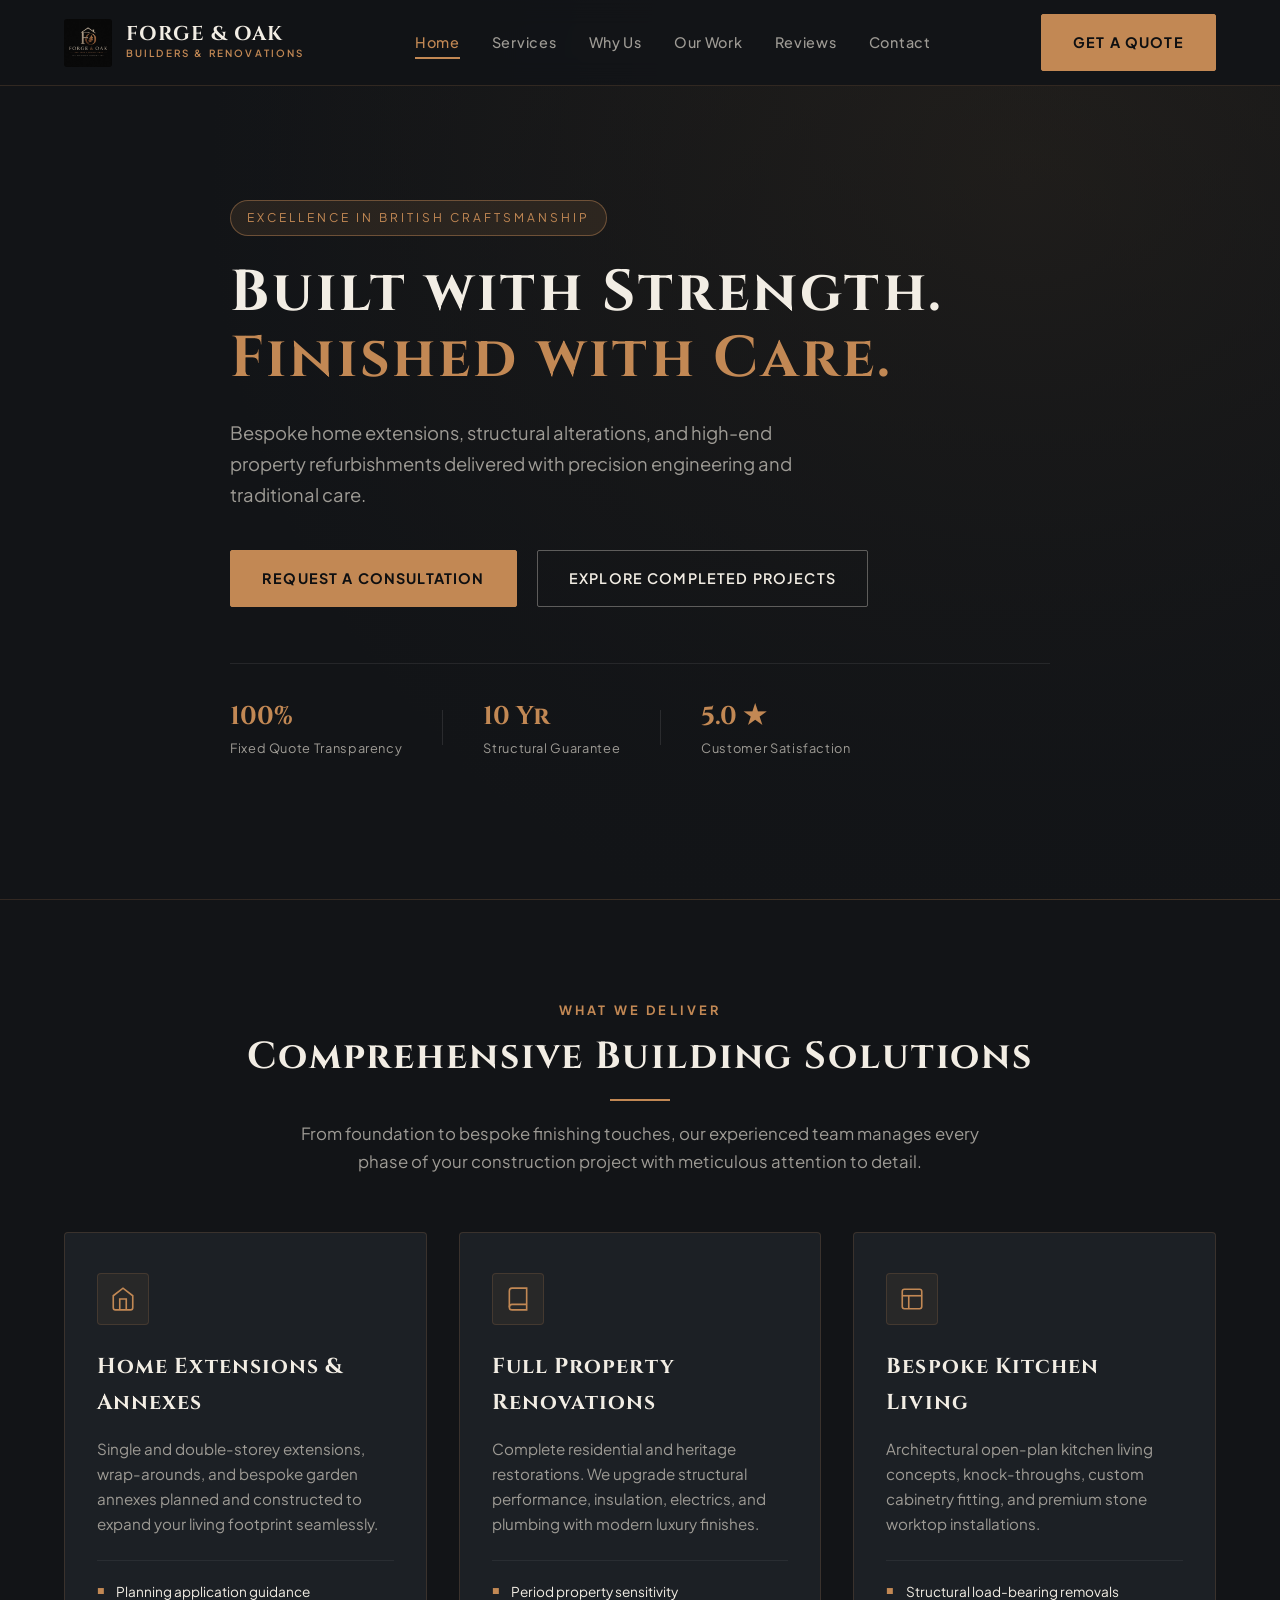
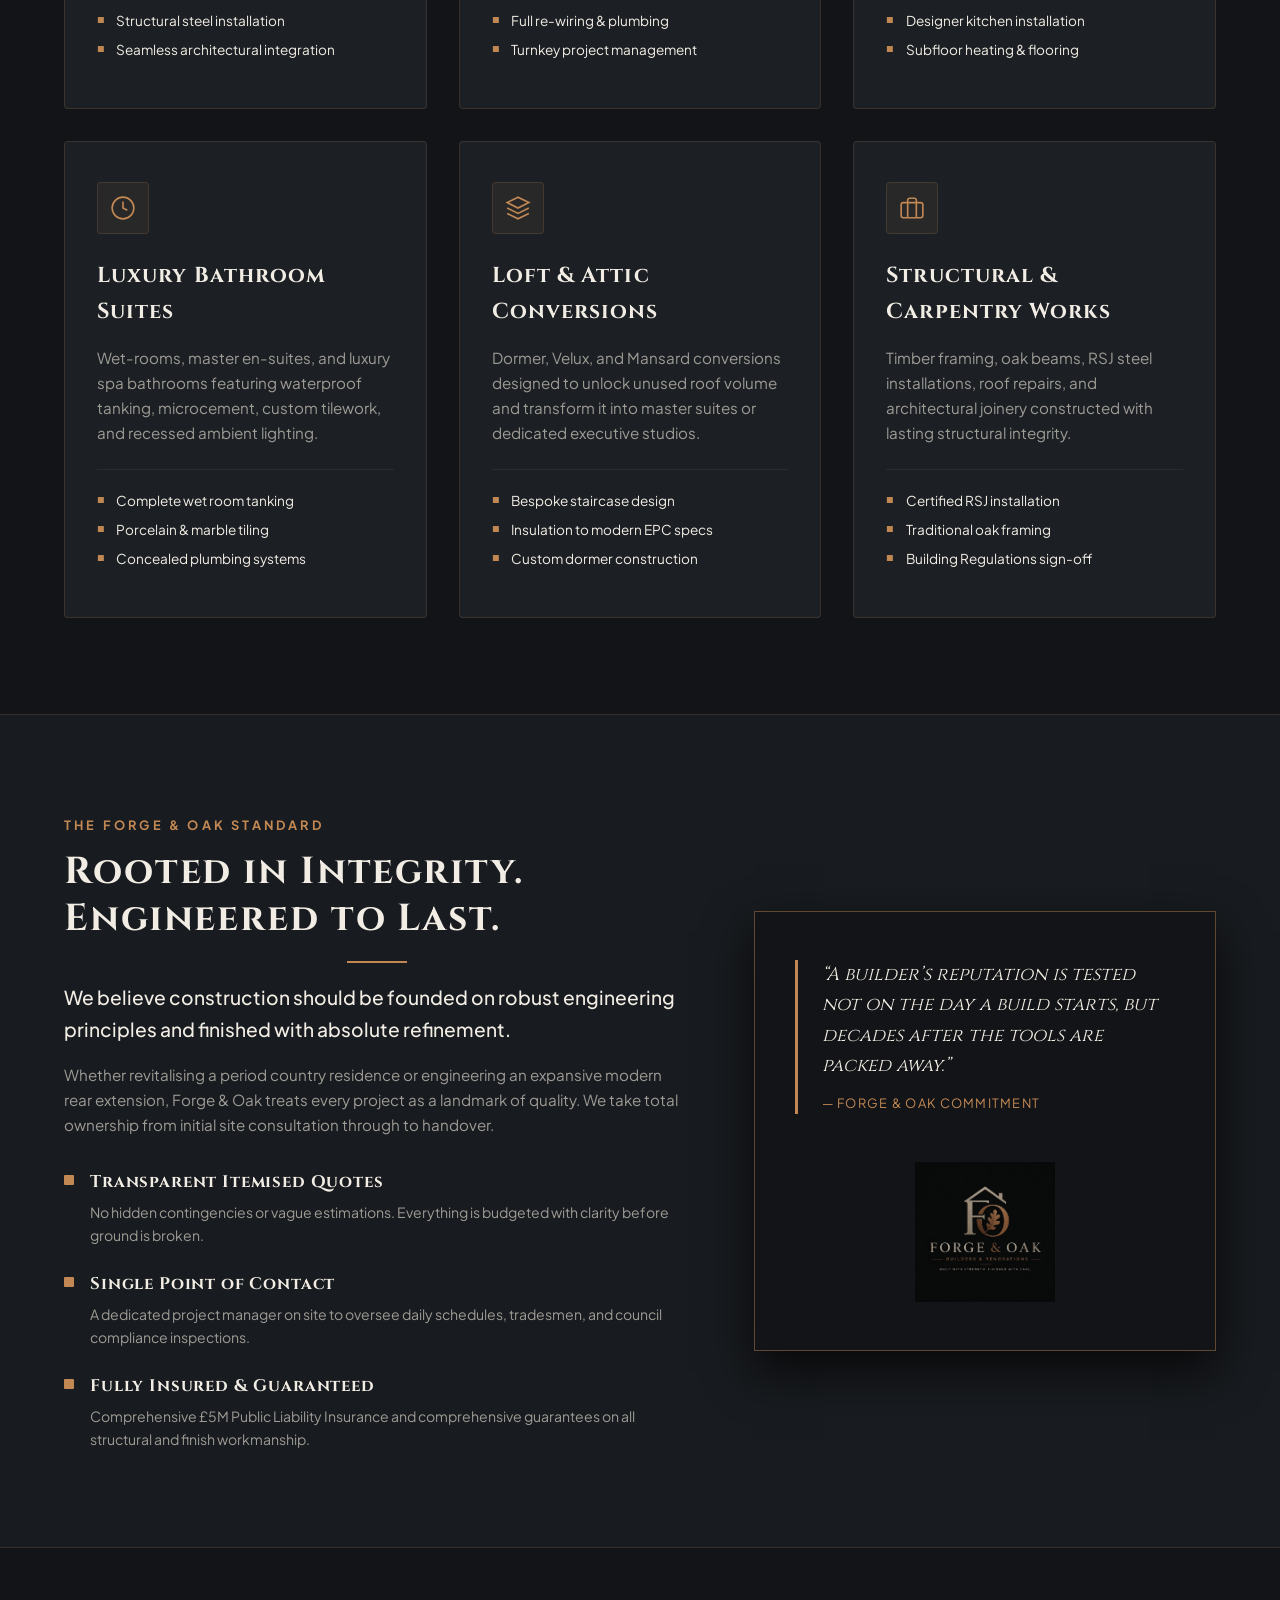
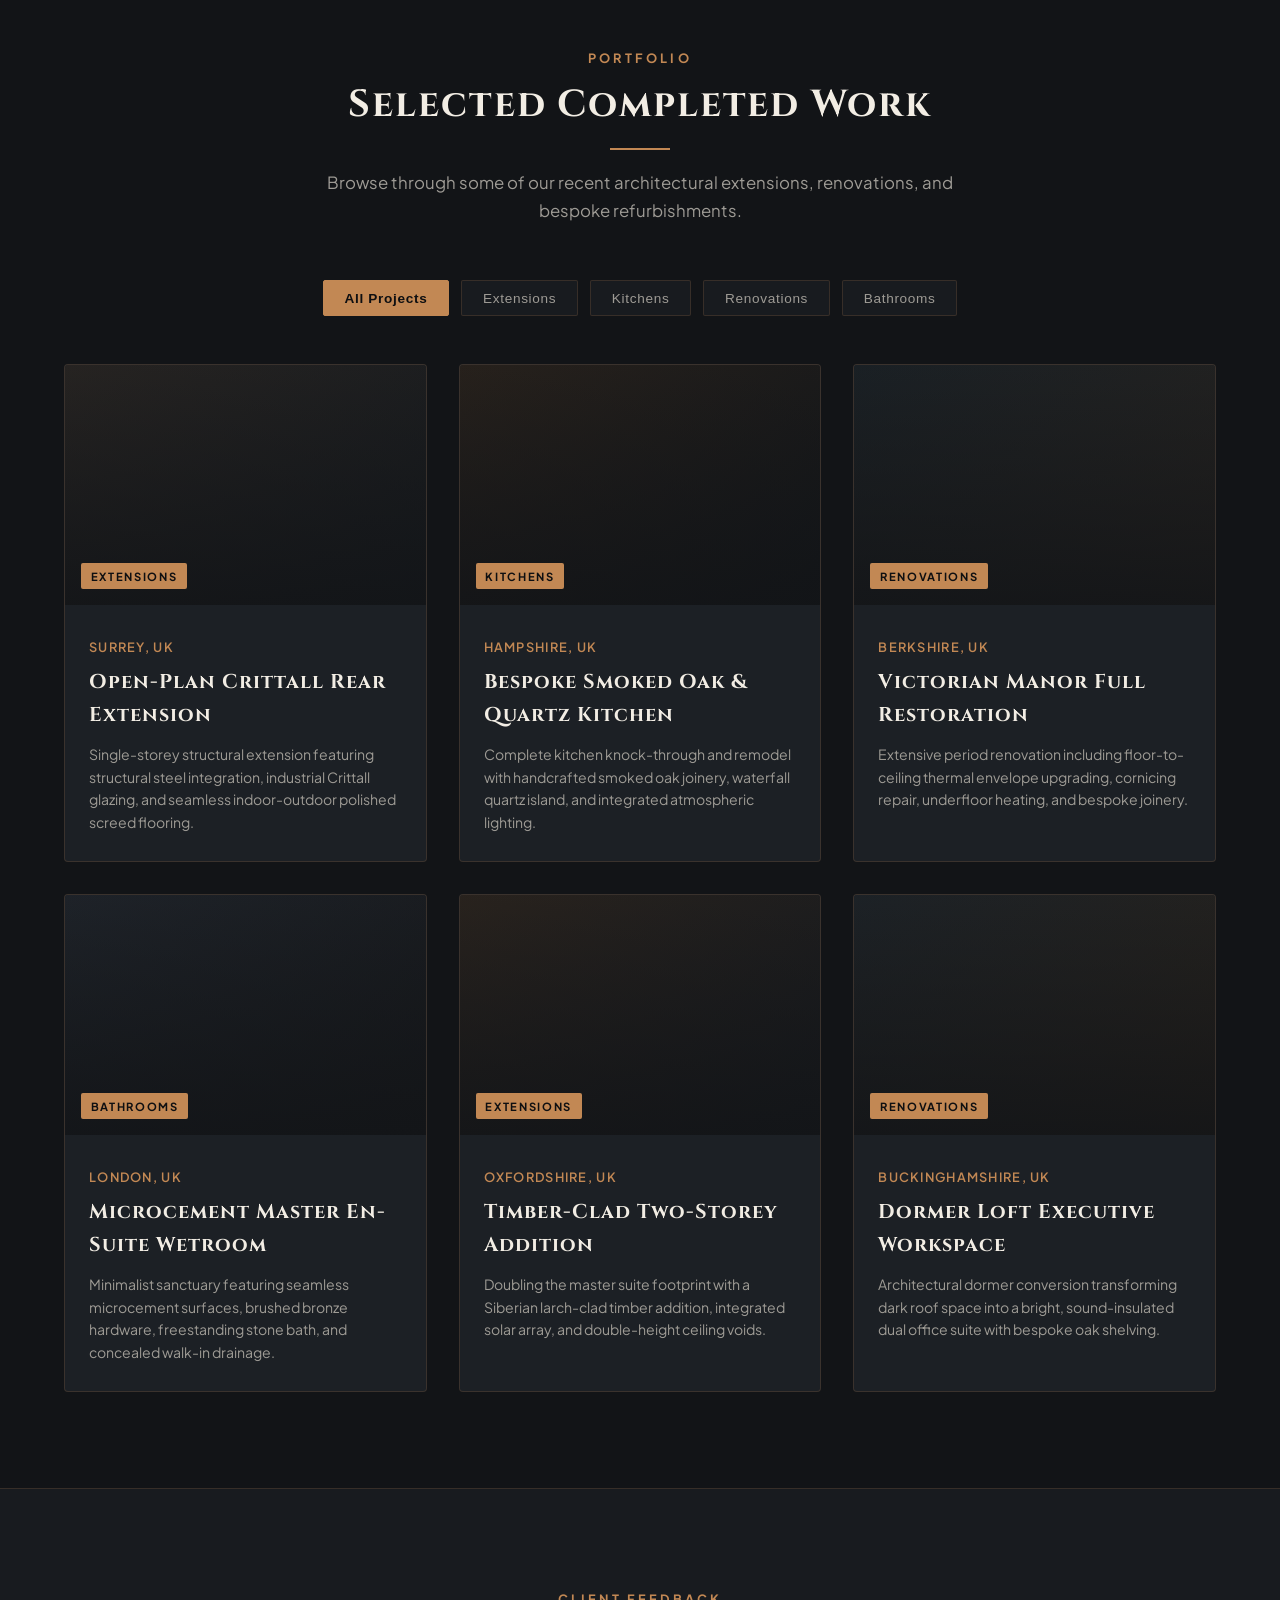
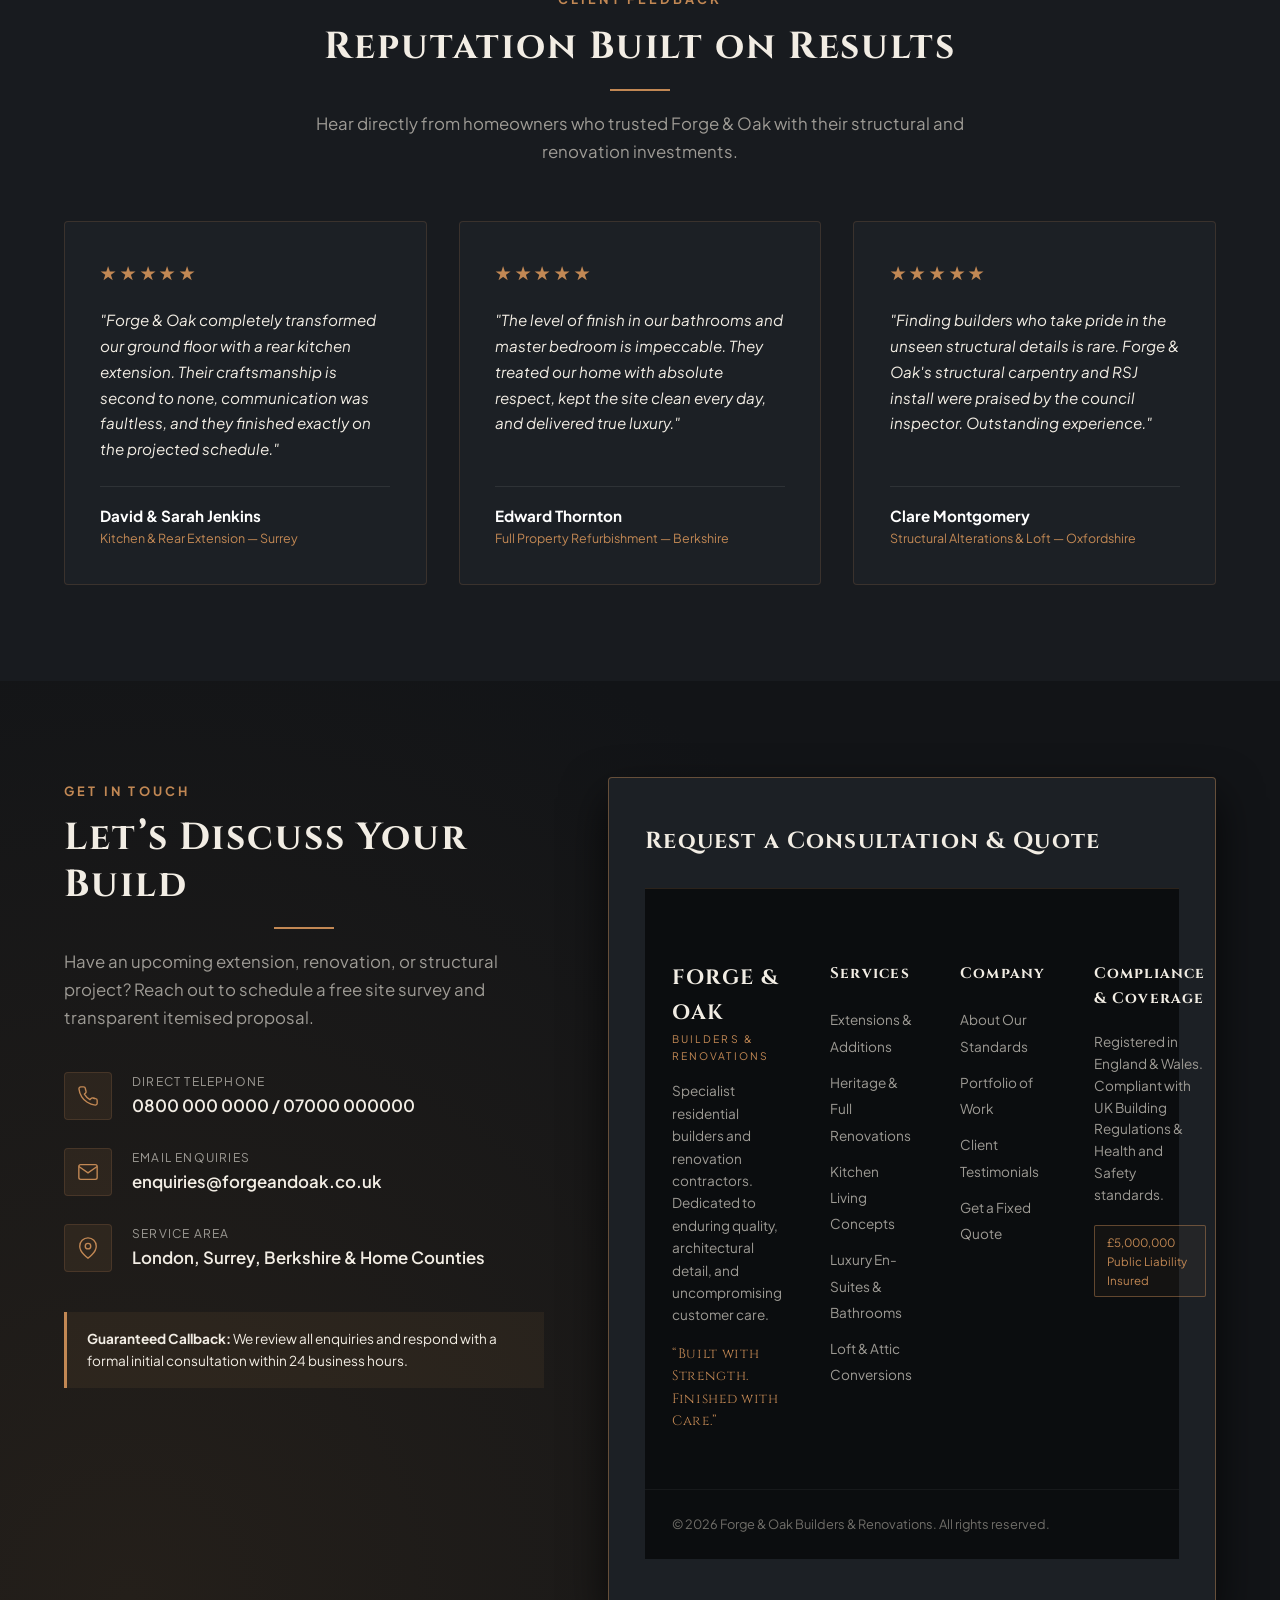
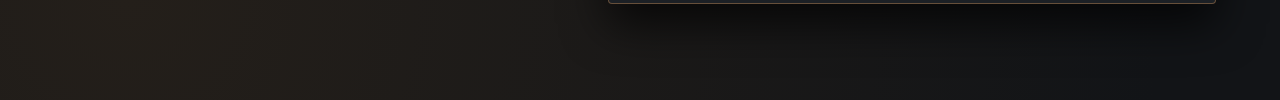
==== index.html @ a081dbc9 "Stripped out form" ====
<!DOCTYPE html>
<html lang="en-GB">
<head>
  <meta charset="UTF-8">
  <meta name="viewport" content="width=device-width, initial-scale=1.0">
  
  <!-- SEO & Local Business Meta Tags -->
  <title>Forge & Oak | Bespoke Builders & Renovations UK</title>
  <meta name="description" content="Forge & Oak provides premium residential building, extensions, bespoke renovations, and architectural refurbishments across the UK. Built with strength. Finished with care.">
  <meta name="keywords" content="builders, home extensions, kitchen renovations, bathroom refurbishments, UK construction, luxury renovations">
  <meta name="author" content="Forge & Oak">
  
  <!-- Open Graph / Social Meta -->
  <meta property="og:title" content="Forge & Oak | Premium Builders & Renovations">
  <meta property="og:description" content="Built with strength. Finished with care. High-end building and renovation services.">
  <meta property="og:type" content="website">
  <meta property="og:image" content="./images/logo.png">

  <!-- Google Fonts -->
  <link rel="preconnect" href="https://fonts.googleapis.com">
  <link rel="preconnect" href="https://fonts.gstatic.com" crossorigin>
  <link href="https://fonts.googleapis.com/css2?family=Cinzel:wght@500;600;700;800&family=Plus+Jakarta+Sans:wght@300;400;500;600;700&display=swap" rel="stylesheet">
  
  <!-- Stylesheet -->
  <link rel="stylesheet" href="./css/styles.css">

  <!-- Structured Data: UK Construction Business Schema -->
  <script type="application/ld+json">
  {
    "@context": "https://schema.org",
    "@type": "HomeAndConstructionBusiness",
    "name": "Forge & Oak Builders & Renovations",
    "image": "./images/logo.png",
    "telephone": "+44 0000 000000",
    "email": "enquiries@YOUR_DOMAIN_HERE.co.uk",
    "address": {
      "@type": "PostalAddress",
      "addressLocality": "YOUR_CITY_OR_TOWN",
      "addressRegion": "YOUR_COUNTY",
      "addressCountry": "GB"
    },
    "priceRange": "£££",
    "openingHours": "Mo-Fr 08:00-18:00"
  }
  </script>
</head>
<body>

  <!-- Navigation Bar -->
  <header class="site-header" id="navbar">
    <div class="container header-container">
      <a href="#home" class="brand-logo">
        <img src="./images/logo.png" alt="Forge & Oak Builders Logo" class="nav-logo-img" onerror="this.style.display='none'">
        <div class="brand-text-fallback">
          <span class="brand-title">FORGE & OAK</span>
          <span class="brand-sub">BUILDERS & RENOVATIONS</span>
        </div>
      </a>

      <nav class="nav-menu" id="navMenu">
        <ul class="nav-links">
          <li><a href="#home" class="nav-link active">Home</a></li>
          <li><a href="#services" class="nav-link">Services</a></li>
          <li><a href="#about" class="nav-link">Why Us</a></li>
          <li><a href="#projects" class="nav-link">Our Work</a></li>
          <li><a href="#testimonials" class="nav-link">Reviews</a></li>
          <li><a href="#contact" class="nav-link">Contact</a></li>
        </ul>
        <div class="mobile-cta-wrapper">
          <a href="#contact" class="btn btn-primary nav-cta">Get a Quote</a>
        </div>
      </nav>

      <div class="header-actions">
        <a href="#contact" class="btn btn-primary nav-cta desktop-only">Get a Quote</a>
        <button class="hamburger-btn" id="hamburgerBtn" aria-label="Toggle navigation menu">
          <span class="bar"></span>
          <span class="bar"></span>
          <span class="bar"></span>
        </button>
      </div>
    </div>
  </header>

  <main>
    <!-- Hero Section -->
    <section class="hero-section" id="home">
      <div class="hero-overlay"></div>
      <div class="container hero-content">
        <div class="hero-badge">Excellence in British Craftsmanship</div>
        <h1 class="hero-title">Built with Strength.<br><span class="text-accent">Finished with Care.</span></h1>
        <p class="hero-subtitle">
          Bespoke home extensions, structural alterations, and high-end property refurbishments delivered with precision engineering and traditional care.
        </p>
        <div class="hero-buttons">
          <a href="#contact" class="btn btn-primary">Request a Consultation</a>
          <a href="#projects" class="btn btn-secondary">Explore Completed Projects</a>
        </div>
        <div class="hero-stats">
          <div class="stat-item">
            <span class="stat-num">100%</span>
            <span class="stat-label">Fixed Quote Transparency</span>
          </div>
          <div class="stat-divider"></div>
          <div class="stat-item">
            <span class="stat-num">10 Yr</span>
            <span class="stat-label">Structural Guarantee</span>
          </div>
          <div class="stat-divider"></div>
          <div class="stat-item">
            <span class="stat-num">5.0 ★</span>
            <span class="stat-label">Customer Satisfaction</span>
          </div>
        </div>
      </div>
    </section>

    <!-- Services Section -->
    <section class="section services-section" id="services">
      <div class="container">
        <div class="section-head text-center">
          <span class="section-eyebrow">What We Deliver</span>
          <h2 class="section-title">Comprehensive Building Solutions</h2>
          <div class="accent-line"></div>
          <p class="section-description">From foundation to bespoke finishing touches, our experienced team manages every phase of your construction project with meticulous attention to detail.</p>
        </div>

        <div class="services-grid" id="servicesGrid">
          <!-- Service Card 1 -->
          <div class="service-card">
            <div class="service-icon-box">
              <svg viewBox="0 0 24 24" fill="none" stroke="currentColor" stroke-width="1.5"><path d="M3 9l9-7 9 7v11a2 2 0 0 1-2 2H5a2 2 0 0 1-2-2z"></path><polyline points="9 22 9 12 15 12 15 22"></polyline></svg>
            </div>
            <h3 class="service-title">Home Extensions & Annexes</h3>
            <p class="service-text">Single and double-storey extensions, wrap-arounds, and bespoke garden annexes planned and constructed to expand your living footprint seamlessly.</p>
            <ul class="service-features">
              <li>Planning application guidance</li>
              <li>Structural steel installation</li>
              <li>Seamless architectural integration</li>
            </ul>
          </div>

          <!-- Service Card 2 -->
          <div class="service-card">
            <div class="service-icon-box">
              <svg viewBox="0 0 24 24" fill="none" stroke="currentColor" stroke-width="1.5"><path d="M4 19.5A2.5 2.5 0 0 1 6.5 17H20"></path><path d="M6.5 2H20v20H6.5A2.5 2.5 0 0 1 4 19.5v-15A2.5 2.5 0 0 1 6.5 2z"></path></svg>
            </div>
            <h3 class="service-title">Full Property Renovations</h3>
            <p class="service-text">Complete residential and heritage restorations. We upgrade structural performance, insulation, electrics, and plumbing with modern luxury finishes.</p>
            <ul class="service-features">
              <li>Period property sensitivity</li>
              <li>Full re-wiring & plumbing</li>
              <li>Turnkey project management</li>
            </ul>
          </div>

          <!-- Service Card 3 -->
          <div class="service-card">
            <div class="service-icon-box">
              <svg viewBox="0 0 24 24" fill="none" stroke="currentColor" stroke-width="1.5"><rect x="3" y="3" width="18" height="18" rx="2" ry="2"></rect><line x1="3" y1="9" x2="21" y2="9"></line><line x1="9" y1="21" x2="9" y2="9"></line></svg>
            </div>
            <h3 class="service-title">Bespoke Kitchen Living</h3>
            <p class="service-text">Architectural open-plan kitchen living concepts, knock-throughs, custom cabinetry fitting, and premium stone worktop installations.</p>
            <ul class="service-features">
              <li>Structural load-bearing removals</li>
              <li>Designer kitchen installation</li>
              <li>Subfloor heating & flooring</li>
            </ul>
          </div>

          <!-- Service Card 4 -->
          <div class="service-card">
            <div class="service-icon-box">
              <svg viewBox="0 0 24 24" fill="none" stroke="currentColor" stroke-width="1.5"><circle cx="12" cy="12" r="10"></circle><polyline points="12 6 12 12 16 14"></polyline></svg>
            </div>
            <h3 class="service-title">Luxury Bathroom Suites</h3>
            <p class="service-text">Wet-rooms, master en-suites, and luxury spa bathrooms featuring waterproof tanking, microcement, custom tilework, and recessed ambient lighting.</p>
            <ul class="service-features">
              <li>Complete wet room tanking</li>
              <li>Porcelain & marble tiling</li>
              <li>Concealed plumbing systems</li>
            </ul>
          </div>

          <!-- Service Card 5 -->
          <div class="service-card">
            <div class="service-icon-box">
              <svg viewBox="0 0 24 24" fill="none" stroke="currentColor" stroke-width="1.5"><polygon points="12 2 2 7 12 12 22 7 12 2"></polygon><polyline points="2 17 12 22 22 17"></polyline><polyline points="2 12 12 17 22 12"></polyline></svg>
            </div>
            <h3 class="service-title">Loft & Attic Conversions</h3>
            <p class="service-text">Dormer, Velux, and Mansard conversions designed to unlock unused roof volume and transform it into master suites or dedicated executive studios.</p>
            <ul class="service-features">
              <li>Bespoke staircase design</li>
              <li>Insulation to modern EPC specs</li>
              <li>Custom dormer construction</li>
            </ul>
          </div>

          <!-- Service Card 6 -->
          <div class="service-card">
            <div class="service-icon-box">
              <svg viewBox="0 0 24 24" fill="none" stroke="currentColor" stroke-width="1.5"><rect x="2" y="7" width="20" height="14" rx="2" ry="2"></rect><path d="M16 21V5a2 2 0 0 0-2-2h-4a2 2 0 0 0-2 2v16"></path></svg>
            </div>
            <h3 class="service-title">Structural & Carpentry Works</h3>
            <p class="service-text">Timber framing, oak beams, RSJ steel installations, roof repairs, and architectural joinery constructed with lasting structural integrity.</p>
            <ul class="service-features">
              <li>Certified RSJ installation</li>
              <li>Traditional oak framing</li>
              <li>Building Regulations sign-off</li>
            </ul>
          </div>
        </div>
      </div>
    </section>

    <!-- Why Choose Us -->
    <section class="section about-section" id="about">
      <div class="container">
        <div class="about-grid">
          <div class="about-content">
            <span class="section-eyebrow">The Forge & Oak Standard</span>
            <h2 class="section-title">Rooted in Integrity. Engineered to Last.</h2>
            <div class="accent-line"></div>
            <p class="about-lead">We believe construction should be founded on robust engineering principles and finished with absolute refinement.</p>
            <p class="about-body">Whether revitalising a period country residence or engineering an expansive modern rear extension, Forge & Oak treats every project as a landmark of quality. We take total ownership from initial site consultation through to handover.</p>
            
            <div class="features-list">
              <div class="feature-item">
                <div class="feature-bullet"></div>
                <div>
                  <h4 class="feature-title">Transparent Itemised Quotes</h4>
                  <p class="feature-desc">No hidden contingencies or vague estimations. Everything is budgeted with clarity before ground is broken.</p>
                </div>
              </div>
              <div class="feature-item">
                <div class="feature-bullet"></div>
                <div>
                  <h4 class="feature-title">Single Point of Contact</h4>
                  <p class="feature-desc">A dedicated project manager on site to oversee daily schedules, tradesmen, and council compliance inspections.</p>
                </div>
              </div>
              <div class="feature-item">
                <div class="feature-bullet"></div>
                <div>
                  <h4 class="feature-title">Fully Insured & Guaranteed</h4>
                  <p class="feature-desc">Comprehensive £5M Public Liability Insurance and comprehensive guarantees on all structural and finish workmanship.</p>
                </div>
              </div>
            </div>
          </div>

          <div class="about-visual">
            <div class="about-card-box">
              <div class="craft-quote">
                <p class="quote-text">“A builder’s reputation is tested not on the day a build starts, but decades after the tools are packed away.”</p>
                <div class="quote-author">— Forge & Oak Commitment</div>
              </div>
              <div class="brand-crest-frame">
                <img src="./images/logo.png" alt="Forge and Oak Crest" class="about-crest-img" onerror="this.style.display='none'">
              </div>
            </div>
          </div>
        </div>
      </div>
    </section>

    <!-- Featured Projects / Portfolio Section -->
    <section class="section projects-section" id="projects">
      <div class="container">
        <div class="section-head text-center">
          <span class="section-eyebrow">Portfolio</span>
          <h2 class="section-title">Selected Completed Work</h2>
          <div class="accent-line"></div>
          <p class="section-description">Browse through some of our recent architectural extensions, renovations, and bespoke refurbishments.</p>
        </div>

        <!-- Filter Buttons -->
        <div class="filter-controls" id="projectFilters">
          <button class="filter-btn active" data-filter="all">All Projects</button>
          <button class="filter-btn" data-filter="extensions">Extensions</button>
          <button class="filter-btn" data-filter="kitchens">Kitchens</button>
          <button class="filter-btn" data-filter="renovations">Renovations</button>
          <button class="filter-btn" data-filter="bathrooms">Bathrooms</button>
        </div>

        <!-- Dynamic Projects Grid (Managed via Data Attributes) -->
        <div class="projects-grid" id="projectsGrid">
          
          <!-- Project Card 1 -->
          <article class="project-card" data-category="extensions">
            <div class="project-img-wrapper">
              <div class="project-placeholder-visual ext-bg">
                <span class="project-tag">Extensions</span>
              </div>
            </div>
            <div class="project-info">
              <span class="project-location">Surrey, UK</span>
              <h3 class="project-title">Open-Plan Crittall Rear Extension</h3>
              <p class="project-desc">Single-storey structural extension featuring structural steel integration, industrial Crittall glazing, and seamless indoor-outdoor polished screed flooring.</p>
            </div>
          </article>

          <!-- Project Card 2 -->
          <article class="project-card" data-category="kitchens">
            <div class="project-img-wrapper">
              <div class="project-placeholder-visual kitchen-bg">
                <span class="project-tag">Kitchens</span>
              </div>
            </div>
            <div class="project-info">
              <span class="project-location">Hampshire, UK</span>
              <h3 class="project-title">Bespoke Smoked Oak & Quartz Kitchen</h3>
              <p class="project-desc">Complete kitchen knock-through and remodel with handcrafted smoked oak joinery, waterfall quartz island, and integrated atmospheric lighting.</p>
            </div>
          </article>

          <!-- Project Card 3 -->
          <article class="project-card" data-category="renovations">
            <div class="project-img-wrapper">
              <div class="project-placeholder-visual reno-bg">
                <span class="project-tag">Renovations</span>
              </div>
            </div>
            <div class="project-info">
              <span class="project-location">Berkshire, UK</span>
              <h3 class="project-title">Victorian Manor Full Restoration</h3>
              <p class="project-desc">Extensive period renovation including floor-to-ceiling thermal envelope upgrading, cornicing repair, underfloor heating, and bespoke joinery.</p>
            </div>
          </article>

          <!-- Project Card 4 -->
          <article class="project-card" data-category="bathrooms">
            <div class="project-img-wrapper">
              <div class="project-placeholder-visual bath-bg">
                <span class="project-tag">Bathrooms</span>
              </div>
            </div>
            <div class="project-info">
              <span class="project-location">London, UK</span>
              <h3 class="project-title">Microcement Master En-Suite Wetroom</h3>
              <p class="project-desc">Minimalist sanctuary featuring seamless microcement surfaces, brushed bronze hardware, freestanding stone bath, and concealed walk-in drainage.</p>
            </div>
          </article>

          <!-- Project Card 5 -->
          <article class="project-card" data-category="extensions">
            <div class="project-img-wrapper">
              <div class="project-placeholder-visual ext-bg-2">
                <span class="project-tag">Extensions</span>
              </div>
            </div>
            <div class="project-info">
              <span class="project-location">Oxfordshire, UK</span>
              <h3 class="project-title">Timber-Clad Two-Storey Addition</h3>
              <p class="project-desc">Doubling the master suite footprint with a Siberian larch-clad timber addition, integrated solar array, and double-height ceiling voids.</p>
            </div>
          </article>

          <!-- Project Card 6 -->
          <article class="project-card" data-category="renovations">
            <div class="project-img-wrapper">
              <div class="project-placeholder-visual loft-bg">
                <span class="project-tag">Renovations</span>
              </div>
            </div>
            <div class="project-info">
              <span class="project-location">Buckinghamshire, UK</span>
              <h3 class="project-title">Dormer Loft Executive Workspace</h3>
              <p class="project-desc">Architectural dormer conversion transforming dark roof space into a bright, sound-insulated dual office suite with bespoke oak shelving.</p>
            </div>
          </article>

        </div>
      </div>
    </section>

    <!-- Testimonials / Client Reviews -->
    <section class="section testimonials-section" id="testimonials">
      <div class="container">
        <div class="section-head text-center">
          <span class="section-eyebrow">Client Feedback</span>
          <h2 class="section-title">Reputation Built on Results</h2>
          <div class="accent-line"></div>
          <p class="section-description">Hear directly from homeowners who trusted Forge & Oak with their structural and renovation investments.</p>
        </div>

        <div class="testimonials-grid">
          <!-- Review 1 -->
          <div class="testimonial-card">
            <div class="rating-stars">★★★★★</div>
            <p class="testimonial-text">"Forge & Oak completely transformed our ground floor with a rear kitchen extension. Their craftsmanship is second to none, communication was faultless, and they finished exactly on the projected schedule."</p>
            <div class="testimonial-author">
              <div class="author-details">
                <span class="author-name">David & Sarah Jenkins</span>
                <span class="author-project">Kitchen & Rear Extension — Surrey</span>
              </div>
            </div>
          </div>

          <!-- Review 2 -->
          <div class="testimonial-card">
            <div class="rating-stars">★★★★★</div>
            <p class="testimonial-text">"The level of finish in our bathrooms and master bedroom is impeccable. They treated our home with absolute respect, kept the site clean every day, and delivered true luxury."</p>
            <div class="testimonial-author">
              <div class="author-details">
                <span class="author-name">Edward Thornton</span>
                <span class="author-project">Full Property Refurbishment — Berkshire</span>
              </div>
            </div>
          </div>

          <!-- Review 3 -->
          <div class="testimonial-card">
            <div class="rating-stars">★★★★★</div>
            <p class="testimonial-text">"Finding builders who take pride in the unseen structural details is rare. Forge & Oak's structural carpentry and RSJ install were praised by the council inspector. Outstanding experience."</p>
            <div class="testimonial-author">
              <div class="author-details">
                <span class="author-name">Clare Montgomery</span>
                <span class="author-project">Structural Alterations & Loft — Oxfordshire</span>
              </div>
            </div>
          </div>
        </div>
      </div>
    </section>

    <!-- Contact & Quote Request Section -->
    <section class="section contact-section" id="contact">
      <div class="container">
        <div class="contact-grid">
          
          <!-- Contact Info Column -->
          <div class="contact-info-panel">
            <span class="section-eyebrow">Get In Touch</span>
            <h2 class="section-title">Let’s Discuss Your Build</h2>
            <div class="accent-line"></div>
            <p class="contact-lead">Have an upcoming extension, renovation, or structural project? Reach out to schedule a free site survey and transparent itemised proposal.</p>
            
            <div class="info-blocks">
              <div class="info-item">
                <div class="info-icon">
                  <svg viewBox="0 0 24 24" fill="none" stroke="currentColor" stroke-width="1.5"><path d="M22 16.92v3a2 2 0 0 1-2.18 2 19.79 19.79 0 0 1-8.63-3.07 19.5 19.5 0 0 1-6-6 19.79 19.79 0 0 1-3.07-8.67A2 2 0 0 1 4.11 2h3a2 2 0 0 1 2 1.72 12.84 12.84 0 0 0 .7 2.81 2 2 0 0 1-.45 2.11L8.09 9.91a16 16 0 0 0 6 6l1.27-1.27a2 2 0 0 1 2.11-.45 12.84 12.84 0 0 0 2.81.7A2 2 0 0 1 22 16.92z"></path></svg>
                </div>
                <div>
                  <span class="info-label">Direct Telephone</span>
                  <!-- EDITABLE: Insert Your Phone -->
                  <a href="tel:YOUR_PHONE_NUMBER" class="info-val">0800 000 0000 / 07000 000000</a>
                </div>
              </div>

              <div class="info-item">
                <div class="info-icon">
                  <svg viewBox="0 0 24 24" fill="none" stroke="currentColor" stroke-width="1.5"><path d="M4 4h16c1.1 0 2 .9 2 2v12c0 1.1-.9 2-2 2H4c-1.1 0-2-.9-2-2V6c0-1.1.9-2 2-2z"></path><polyline points="22,6 12,13 2,6"></polyline></svg>
                </div>
                <div>
                  <span class="info-label">Email Enquiries</span>
                  <!-- EDITABLE: Insert Your Email -->
                  <a href="mailto:YOUR_EMAIL_ADDRESS@example.co.uk" class="info-val">enquiries@forgeandoak.co.uk</a>
                </div>
              </div>

              <div class="info-item">
                <div class="info-icon">
                  <svg viewBox="0 0 24 24" fill="none" stroke="currentColor" stroke-width="1.5"><path d="M21 10c0 7-9 13-9 13s-9-6-9-13a9 9 0 0 1 18 0z"></path><circle cx="12" cy="10" r="3"></circle></svg>
                </div>
                <div>
                  <span class="info-label">Service Area</span>
                  <!-- EDITABLE: Insert Your Operational Area -->
                  <span class="info-val">London, Surrey, Berkshire & Home Counties</span>
                </div>
              </div>
            </div>

            <div class="assurance-badge">
              <strong>Guaranteed Callback:</strong> We review all enquiries and respond with a formal initial consultation within 24 business hours.
            </div>
          </div>

          <!-- Contact / Quote Form -->
          <div class="contact-form-panel">
            <h3 class="form-title">Request a Consultation & Quote</h3>
            
            <!--
              INSTRUCTION FOR FORM BACKEND:
              To receive emails directly from this static form on GitHub Pages, 
              replace the 'action' attribute below with your free Formspree, Formspark, 
              or Web3Forms URL. Example:
              action="https://formspree.io/f/YOUR_FORM_ENDPOINT_HERE"
            -->
            <!--
            <form id="contactForm" action="https://formspree.io/f/YOUR_FORM_ENDPOINT_HERE" method="POST" class="quote-form">
              
              <div class="form-group">
                <label for="fullName">Full Name *</label>
                <input type="text" id="fullName" name="name" required placeholder="e.g. James Sterling">
              </div>

              <div class="form-row">
                <div class="form-group">
                  <label for="email">Email Address *</label>
                  <input type="email" id="email" name="email" required placeholder="e.g. james@example.co.uk">
                </div>
                <div class="form-group">
                  <label for="phone">Phone Number *</label>
                  <input type="tel" id="phone" name="phone" required placeholder="e.g. 07123 456789">
                </div>
              </div>

              <div class="form-row">
                <div class="form-group">
                  <label for="serviceType">Project Type *</label>
                  <select id="serviceType" name="service" required>
                    <option value="" disabled selected>Select service category</option>
                    <option value="Home Extension">Home Extension / Annexe</option>
                    <option value="Full Renovation">Full Property Renovation</option>
                    <option value="Kitchen Remodel">Kitchen Remodel & Living</option>
                    <option value="Luxury Bathroom">Luxury Bathroom Suite</option>
                    <option value="Loft Conversion">Loft / Attic Conversion</option>
                    <option value="Structural Joinery">Structural Work / Joinery</option>
                    <option value="Other">Other Bespoke Enquiry</option>
                  </select>
                </div>

                <div class="form-group">
                  <label for="budget">Estimated Budget</label>
                  <select id="budget" name="budget">
                    <option value="Under £25k">Under £25,000</option>
                    <option value="£25k - £50k">£25,000 - £50,000</option>
                    <option value="£50k - £100k" selected>£50,000 - £100,000</option>
                    <option value="£100k - £250k">£100,000 - £250,000</option>
                    <option value="£250k+">£250,000+</option>
                  </select>
                </div>
              </div>

              <div class="form-group">
                <label for="postcode">Property Postcode / Location *</label>
                <input type="text" id="postcode" name="location" required placeholder="e.g. GU21 5AB">
              </div>

              <div class="form-group">
                <label for="message">Project Description & Timeline Requirements *</label>
                <textarea id="message" name="message" rows="4" required placeholder="Tell us briefly about your build requirements, architectural drawings (if ready), and desired start date..."></textarea>
              </div>

              <button type="submit" class="btn btn-primary btn-submit">
                <span>Submit Quote Request</span>
                <svg width="18" height="18" viewBox="0 0 24 24" fill="none" stroke="currentColor" stroke-width="2"><line x1="5" y1="12" x2="19" y2="12"></line><polyline points="12 5 19 12 12 19"></polyline></svg>
              </button>

              <p class="form-note">Your privacy is respected. We never share client contact details with third parties.</p>
              <div id="formFeedback" class="form-feedback"></div>
            </form>
          </div>

        </div>
      </div>
    </section>
  </main>
-->
  <!-- Footer -->
  <footer class="site-footer">
    <div class="container footer-container">
      <div class="footer-col brand-col">
        <div class="footer-logo">
          <span class="footer-title">FORGE & OAK</span>
          <span class="footer-sub">BUILDERS & RENOVATIONS</span>
        </div>
        <p class="footer-desc">Specialist residential builders and renovation contractors. Dedicated to enduring quality, architectural detail, and uncompromising customer care.</p>
        <p class="footer-tagline">“Built with Strength. Finished with Care.”</p>
      </div>

      <div class="footer-col">
        <h4 class="footer-heading">Services</h4>
        <ul class="footer-links">
          <li><a href="#services">Extensions & Additions</a></li>
          <li><a href="#services">Heritage & Full Renovations</a></li>
          <li><a href="#services">Kitchen Living Concepts</a></li>
          <li><a href="#services">Luxury En-Suites & Bathrooms</a></li>
          <li><a href="#services">Loft & Attic Conversions</a></li>
        </ul>
      </div>

      <div class="footer-col">
        <h4 class="footer-heading">Company</h4>
        <ul class="footer-links">
          <li><a href="#about">About Our Standards</a></li>
          <li><a href="#projects">Portfolio of Work</a></li>
          <li><a href="#testimonials">Client Testimonials</a></li>
          <li><a href="#contact">Get a Fixed Quote</a></li>
        </ul>
      </div>

      <div class="footer-col">
        <h4 class="footer-heading">Compliance & Coverage</h4>
        <p class="footer-coverage-text">Registered in England & Wales.<br>Compliant with UK Building Regulations & Health and Safety standards.</p>
        <div class="insurance-pill">£5,000,000 Public Liability Insured</div>
      </div>
    </div>

    <div class="footer-bottom">
      <div class="container footer-bottom-inner">
        <p>© <span id="yearSpan"></span> Forge & Oak Builders & Renovations. All rights reserved.</p>
      </div>
    </div>
  </footer>

  <!-- Scripts -->
  <script src="./js/main.js"></script>
</body>
</html>
---- css/styles.css ----
/* ==========================================================================
   FORGE & OAK - DESIGN SYSTEM & STYLESHEET
   Derived directly from Brand Identity (Bronze, Warm Oak, Slate Charcoal, Stone)
   ========================================================================== */

:root {
  /* Core Palette */
  --bg-primary: #121417;
  --bg-surface: #181B1F;
  --bg-surface-elevated: #22262D;
  --bg-card: #1C2025;
  
  /* Brand Accents */
  --accent-gold: #C28854;       /* Primary warm bronze/oak */
  --accent-gold-light: #D99F6C; /* Highlight bronze */
  --accent-gold-dark: #8F5C2C;  /* Deep metallic oak */
  
  /* Typography Colors */
  --text-main: #FFFFFF;
  --text-heading: #F2EDE4;      /* Warm champagne/stone */
  --text-muted: #9E9B95;
  --text-subtle: #706E69;
  
  /* Borders & Shadows */
  --border-subtle: rgba(194, 136, 84, 0.18);
  --border-strong: rgba(194, 136, 84, 0.45);
  --shadow-sm: 0 4px 12px rgba(0, 0, 0, 0.35);
  --shadow-md: 0 10px 30px rgba(0, 0, 0, 0.5);
  --shadow-lg: 0 20px 45px rgba(0, 0, 0, 0.7);

  /* Font Families */
  --font-serif: 'Cinzel', Georgia, serif;
  --font-sans: 'Plus Jakarta Sans', -apple-system, BlinkMacSystemFont, 'Segoe UI', Roboto, sans-serif;

  /* Spacing & Transitions */
  --transition: all 0.3s cubic-bezier(0.25, 1, 0.5, 1);
  --container-width: 1200px;
}

/* Reset & Base Setup */
*, *::before, *::after {
  box-sizing: border-box;
  margin: 0;
  padding: 0;
}

html {
  scroll-behavior: smooth;
  font-size: 16px;
}

body {
  font-family: var(--font-sans);
  background-color: var(--bg-primary);
  color: var(--text-main);
  line-height: 1.65;
  -webkit-font-smoothing: antialiased;
  overflow-x: hidden;
}

a {
  color: inherit;
  text-decoration: none;
  transition: var(--transition);
}

img {
  max-width: 100%;
  height: auto;
  display: block;
}

.container {
  width: 90%;
  max-width: var(--container-width);
  margin: 0 auto;
}

/* Typography Hierarchy */
h1, h2, h3, h4, .brand-title, .footer-title {
  font-family: var(--font-serif);
  color: var(--text-heading);
  letter-spacing: 0.05em;
  font-weight: 700;
}

.text-accent {
  color: var(--accent-gold);
}

.section {
  padding: 6rem 0;
  position: relative;
}

.section-head {
  margin-bottom: 3.5rem;
}

.text-center {
  text-align: center;
}

.section-eyebrow {
  display: inline-block;
  font-size: 0.8rem;
  letter-spacing: 0.25em;
  text-transform: uppercase;
  color: var(--accent-gold);
  font-weight: 700;
  margin-bottom: 0.75rem;
}

.section-title {
  font-size: 2.35rem;
  line-height: 1.25;
  margin-bottom: 1rem;
}

.accent-line {
  width: 60px;
  height: 2px;
  background: var(--accent-gold);
  margin: 1.2rem auto;
}

.section-description {
  max-width: 680px;
  margin: 0 auto;
  color: var(--text-muted);
  font-size: 1.05rem;
}

/* Buttons */
.btn {
  display: inline-flex;
  align-items: center;
  justify-content: center;
  gap: 0.5rem;
  padding: 0.95rem 1.95rem;
  font-size: 0.9rem;
  font-weight: 600;
  letter-spacing: 0.08em;
  text-transform: uppercase;
  border-radius: 2px;
  cursor: pointer;
  transition: var(--transition);
  border: 1px solid transparent;
}

.btn-primary {
  background-color: var(--accent-gold);
  color: #0E0F11;
  font-weight: 700;
  border-color: var(--accent-gold);
}

.btn-primary:hover {
  background-color: var(--accent-gold-light);
  border-color: var(--accent-gold-light);
  box-shadow: 0 0 20px rgba(194, 136, 84, 0.4);
  transform: translateY(-2px);
}

.btn-secondary {
  background: transparent;
  color: var(--text-heading);
  border-color: rgba(232, 226, 217, 0.35);
}

.btn-secondary:hover {
  border-color: var(--accent-gold);
  color: var(--accent-gold);
  transform: translateY(-2px);
}

/* Header & Navigation */
.site-header {
  position: fixed;
  top: 0;
  left: 0;
  width: 100%;
  z-index: 1000;
  background: rgba(18, 20, 23, 0.92);
  backdrop-filter: blur(12px);
  border-bottom: 1px solid var(--border-subtle);
  transition: var(--transition);
}

.header-container {
  display: flex;
  align-items: center;
  justify-content: space-between;
  height: 85px;
}

.brand-logo {
  display: flex;
  align-items: center;
  gap: 0.85rem;
}

.nav-logo-img {
  height: 48px;
  width: auto;
  border-radius: 3px;
}

.brand-text-fallback {
  display: flex;
  flex-direction: column;
}

.brand-title {
  font-size: 1.25rem;
  color: var(--text-heading);
  line-height: 1.1;
}

.brand-sub {
  font-size: 0.62rem;
  letter-spacing: 0.22em;
  color: var(--accent-gold);
  font-family: var(--font-sans);
  font-weight: 600;
}

.nav-links {
  display: flex;
  list-style: none;
  gap: 2rem;
}

.nav-link {
  font-size: 0.9rem;
  font-weight: 500;
  color: var(--text-muted);
  letter-spacing: 0.05em;
  position: relative;
  padding: 0.5rem 0;
}

.nav-link:hover, .nav-link.active {
  color: var(--accent-gold);
}

.nav-link::after {
  content: '';
  position: absolute;
  bottom: 0;
  left: 0;
  width: 0;
  height: 2px;
  background: var(--accent-gold);
  transition: var(--transition);
}

.nav-link:hover::after, .nav-link.active::after {
  width: 100%;
}

.header-actions {
  display: flex;
  align-items: center;
  gap: 1rem;
}

.hamburger-btn {
  display: none;
  background: none;
  border: none;
  cursor: pointer;
  padding: 0.5rem;
}

.hamburger-btn .bar {
  display: block;
  width: 26px;
  height: 2px;
  margin: 5px 0;
  background: var(--text-heading);
  transition: var(--transition);
}

.mobile-cta-wrapper {
  display: none;
}

/* Hero Section */
.hero-section {
  position: relative;
  min-height: 100vh;
  display: flex;
  align-items: center;
  padding: 140px 0 80px 0;
  background: radial-gradient(circle at 80% 20%, #29241E 0%, #121417 65%);
  border-bottom: 1px solid var(--border-subtle);
}

.hero-overlay {
  position: absolute;
  inset: 0;
  background: linear-gradient(180deg, rgba(18,20,23,0.3) 0%, rgba(18,20,23,0.95) 100%);
  pointer-events: none;
}

.hero-content {
  position: relative;
  z-index: 2;
  max-width: 820px;
}

.hero-badge {
  display: inline-block;
  font-size: 0.75rem;
  text-transform: uppercase;
  letter-spacing: 0.25em;
  padding: 0.45rem 1rem;
  background: rgba(194, 136, 84, 0.12);
  border: 1px solid var(--border-strong);
  color: var(--accent-gold);
  border-radius: 30px;
  margin-bottom: 1.5rem;
}

.hero-title {
  font-size: 3.6rem;
  line-height: 1.15;
  margin-bottom: 1.5rem;
}

.hero-subtitle {
  font-size: 1.15rem;
  color: var(--text-muted);
  max-width: 620px;
  margin-bottom: 2.5rem;
  line-height: 1.7;
}

.hero-buttons {
  display: flex;
  gap: 1.25rem;
  flex-wrap: wrap;
  margin-bottom: 3.5rem;
}

.hero-stats {
  display: flex;
  align-items: center;
  gap: 2.5rem;
  padding-top: 2rem;
  border-top: 1px solid rgba(255, 255, 255, 0.08);
}

.stat-item {
  display: flex;
  flex-direction: column;
}

.stat-num {
  font-family: var(--font-serif);
  font-size: 1.6rem;
  color: var(--accent-gold);
  font-weight: 700;
}

.stat-label {
  font-size: 0.8rem;
  color: var(--text-muted);
  letter-spacing: 0.05em;
}

.stat-divider {
  width: 1px;
  height: 35px;
  background: rgba(255, 255, 255, 0.1);
}

/* Services Section */
.services-grid {
  display: grid;
  grid-template-columns: repeat(auto-fit, minmax(320px, 1fr));
  gap: 2rem;
}

.service-card {
  background: var(--bg-card);
  border: 1px solid var(--border-subtle);
  padding: 2.5rem 2rem;
  border-radius: 4px;
  transition: var(--transition);
  position: relative;
  display: flex;
  flex-direction: column;
}

.service-card:hover {
  transform: translateY(-6px);
  border-color: var(--accent-gold);
  box-shadow: var(--shadow-md);
}

.service-icon-box {
  width: 52px;
  height: 52px;
  background: rgba(194, 136, 84, 0.08);
  border: 1px solid var(--border-subtle);
  display: flex;
  align-items: center;
  justify-content: center;
  color: var(--accent-gold);
  border-radius: 4px;
  margin-bottom: 1.5rem;
}

.service-icon-box svg {
  width: 26px;
  height: 26px;
}

.service-title {
  font-size: 1.35rem;
  margin-bottom: 1rem;
}

.service-text {
  font-size: 0.95rem;
  color: var(--text-muted);
  margin-bottom: 1.5rem;
  flex-grow: 1;
}

.service-features {
  list-style: none;
  border-top: 1px solid rgba(255, 255, 255, 0.06);
  padding-top: 1.25rem;
}

.service-features li {
  font-size: 0.85rem;
  color: var(--text-heading);
  margin-bottom: 0.4rem;
  position: relative;
  padding-left: 1.2rem;
}

.service-features li::before {
  content: '■';
  font-size: 0.5rem;
  position: absolute;
  left: 0;
  top: 4px;
  color: var(--accent-gold);
}

/* About / Why Us Section */
.about-section {
  background: var(--bg-surface);
  border-top: 1px solid var(--border-subtle);
  border-bottom: 1px solid var(--border-subtle);
}

.about-grid {
  display: grid;
  grid-template-columns: 1.15fr 0.85fr;
  gap: 4rem;
  align-items: center;
}

.about-lead {
  font-size: 1.2rem;
  color: var(--text-heading);
  margin-bottom: 1rem;
  font-weight: 500;
}

.about-body {
  color: var(--text-muted);
  margin-bottom: 2rem;
  font-size: 0.95rem;
}

.features-list {
  display: flex;
  flex-direction: column;
  gap: 1.5rem;
}

.feature-item {
  display: flex;
  gap: 1rem;
}

.feature-bullet {
  width: 10px;
  height: 10px;
  background: var(--accent-gold);
  margin-top: 6px;
  flex-shrink: 0;
  border-radius: 1px;
}

.feature-title {
  font-size: 1.05rem;
  margin-bottom: 0.25rem;
}

.feature-desc {
  font-size: 0.88rem;
  color: var(--text-muted);
}

.about-card-box {
  background: var(--bg-primary);
  border: 1px solid var(--border-strong);
  padding: 3rem 2.5rem;
  position: relative;
  box-shadow: var(--shadow-lg);
}

.craft-quote {
  border-left: 3px solid var(--accent-gold);
  padding-left: 1.5rem;
  margin-bottom: 2rem;
}

.quote-text {
  font-family: var(--font-serif);
  font-size: 1.15rem;
  font-style: italic;
  color: var(--text-heading);
  margin-bottom: 0.75rem;
}

.quote-author {
  font-size: 0.8rem;
  color: var(--accent-gold);
  letter-spacing: 0.1em;
  text-transform: uppercase;
}

.brand-crest-frame {
  text-align: center;
  padding-top: 1rem;
}

.about-crest-img {
  max-width: 140px;
  margin: 0 auto;
  opacity: 0.85;
}

/* Portfolio / Projects */
.filter-controls {
  display: flex;
  justify-content: center;
  gap: 0.75rem;
  flex-wrap: wrap;
  margin-bottom: 3rem;
}

.filter-btn {
  background: var(--bg-surface);
  border: 1px solid var(--border-subtle);
  color: var(--text-muted);
  padding: 0.6rem 1.3rem;
  font-size: 0.85rem;
  letter-spacing: 0.05em;
  cursor: pointer;
  border-radius: 2px;
  transition: var(--transition);
}

.filter-btn:hover, .filter-btn.active {
  background: var(--accent-gold);
  color: #0E0F11;
  border-color: var(--accent-gold);
  font-weight: 600;
}

.projects-grid {
  display: grid;
  grid-template-columns: repeat(auto-fill, minmax(340px, 1fr));
  gap: 2rem;
}

.project-card {
  background: var(--bg-card);
  border: 1px solid var(--border-subtle);
  border-radius: 4px;
  overflow: hidden;
  transition: var(--transition);
}

.project-card:hover {
  transform: translateY(-5px);
  border-color: var(--accent-gold);
  box-shadow: var(--shadow-md);
}

.project-card.hide {
  display: none;
}

.project-img-wrapper {
  position: relative;
  height: 240px;
  overflow: hidden;
}

/* Stylised Geometric Placeholders for Instant Visual Appeal */
.project-placeholder-visual {
  width: 100%;
  height: 100%;
  display: flex;
  align-items: flex-end;
  padding: 1rem;
  background-size: cover;
  background-position: center;
  position: relative;
}

.project-placeholder-visual::after {
  content: '';
  position: absolute;
  inset: 0;
  background: linear-gradient(0deg, rgba(18,20,23,0.85) 0%, rgba(18,20,23,0.2) 100%);
}

.ext-bg { background: linear-gradient(135deg, #2b2724, #181c20); }
.kitchen-bg { background: linear-gradient(135deg, #2c241d, #14171a); }
.reno-bg { background: linear-gradient(135deg, #1c2328, #2a2520); }
.bath-bg { background: linear-gradient(135deg, #21262d, #181a1d); }
.ext-bg-2 { background: linear-gradient(135deg, #2e261f, #191c20); }
.loft-bg { background: linear-gradient(135deg, #1f252a, #2b241c); }

.project-tag {
  position: relative;
  z-index: 2;
  font-size: 0.7rem;
  text-transform: uppercase;
  letter-spacing: 0.15em;
  background: var(--accent-gold);
  color: #0E0F11;
  padding: 0.25rem 0.6rem;
  font-weight: 700;
  border-radius: 2px;
}

.project-info {
  padding: 1.75rem 1.5rem;
}

.project-location {
  font-size: 0.8rem;
  color: var(--accent-gold);
  text-transform: uppercase;
  letter-spacing: 0.1em;
  font-weight: 600;
}

.project-title {
  font-size: 1.25rem;
  margin: 0.35rem 0 0.75rem 0;
}

.project-desc {
  font-size: 0.88rem;
  color: var(--text-muted);
  line-height: 1.6;
}

/* Testimonials */
.testimonials-section {
  background: var(--bg-surface);
  border-top: 1px solid var(--border-subtle);
}

.testimonials-grid {
  display: grid;
  grid-template-columns: repeat(auto-fit, minmax(300px, 1fr));
  gap: 2rem;
}

.testimonial-card {
  background: var(--bg-card);
  border: 1px solid var(--border-subtle);
  padding: 2.2rem;
  border-radius: 4px;
  display: flex;
  flex-direction: column;
}

.rating-stars {
  color: var(--accent-gold);
  font-size: 1.15rem;
  letter-spacing: 0.2em;
  margin-bottom: 1.2rem;
}

.testimonial-text {
  font-size: 0.95rem;
  color: var(--text-heading);
  font-style: italic;
  line-height: 1.7;
  margin-bottom: 1.5rem;
  flex-grow: 1;
}

.testimonial-author {
  border-top: 1px solid rgba(255, 255, 255, 0.08);
  padding-top: 1rem;
}

.author-name {
  display: block;
  font-weight: 700;
  color: var(--text-main);
  font-size: 0.95rem;
}

.author-project {
  display: block;
  font-size: 0.78rem;
  color: var(--accent-gold);
}

/* Contact & Quote Request Form */
.contact-section {
  background: radial-gradient(circle at 10% 90%, #241f1a 0%, #121417 70%);
}

.contact-grid {
  display: grid;
  grid-template-columns: 1fr 1.2fr;
  gap: 4rem;
}

.contact-lead {
  font-size: 1.05rem;
  color: var(--text-muted);
  margin-bottom: 2.5rem;
}

.info-blocks {
  display: flex;
  flex-direction: column;
  gap: 1.75rem;
  margin-bottom: 2.5rem;
}

.info-item {
  display: flex;
  align-items: center;
  gap: 1.25rem;
}

.info-icon {
  width: 48px;
  height: 48px;
  background: rgba(194, 136, 84, 0.1);
  border: 1px solid var(--border-subtle);
  display: flex;
  align-items: center;
  justify-content: center;
  color: var(--accent-gold);
  border-radius: 4px;
  flex-shrink: 0;
}

.info-icon svg {
  width: 22px;
  height: 22px;
}

.info-label {
  display: block;
  font-size: 0.75rem;
  color: var(--text-muted);
  text-transform: uppercase;
  letter-spacing: 0.1em;
}

.info-val {
  font-size: 1.05rem;
  color: var(--text-heading);
  font-weight: 600;
}

.info-val:hover {
  color: var(--accent-gold);
}

.assurance-badge {
  padding: 1rem 1.25rem;
  background: rgba(194, 136, 84, 0.08);
  border-left: 3px solid var(--accent-gold);
  font-size: 0.85rem;
  color: var(--text-heading);
}

.contact-form-panel {
  background: var(--bg-card);
  border: 1px solid var(--border-strong);
  padding: 2.75rem 2.25rem;
  border-radius: 4px;
  box-shadow: var(--shadow-lg);
}

.form-title {
  font-size: 1.45rem;
  margin-bottom: 1.75rem;
}

.quote-form {
  display: flex;
  flex-direction: column;
  gap: 1.25rem;
}

.form-row {
  display: grid;
  grid-template-columns: 1fr 1fr;
  gap: 1rem;
}

.form-group {
  display: flex;
  flex-direction: column;
  gap: 0.4rem;
}

.form-group label {
  font-size: 0.8rem;
  color: var(--text-heading);
  font-weight: 600;
  letter-spacing: 0.05em;
}

.form-group input,
.form-group select,
.form-group textarea {
  width: 100%;
  padding: 0.8rem 1rem;
  background: var(--bg-primary);
  border: 1px solid rgba(255, 255, 255, 0.12);
  color: var(--text-main);
  border-radius: 2px;
  font-family: var(--font-sans);
  font-size: 0.9rem;
  transition: var(--transition);
}

.form-group input:focus,
.form-group select:focus,
.form-group textarea:focus {
  outline: none;
  border-color: var(--accent-gold);
  box-shadow: 0 0 10px rgba(194, 136, 84, 0.25);
}

.form-group select option {
  background: var(--bg-surface);
  color: var(--text-main);
}

.btn-submit {
  width: 100%;
  margin-top: 0.5rem;
  padding: 1.1rem;
}

.form-note {
  font-size: 0.75rem;
  color: var(--text-muted);
  text-align: center;
}

.form-feedback {
  display: none;
  padding: 0.85rem;
  border-radius: 2px;
  font-size: 0.88rem;
  text-align: center;
}

.form-feedback.success {
  display: block;
  background: rgba(46, 125, 50, 0.2);
  border: 1px solid #2e7d32;
  color: #a5d6a7;
}

.form-feedback.error {
  display: block;
  background: rgba(198, 40, 40, 0.2);
  border: 1px solid #c62828;
  color: #ef9a9a;
}

/* Footer */
.site-footer {
  background: #0B0D0F;
  border-top: 1px solid var(--border-subtle);
  padding: 4.5rem 0 0 0;
}

.footer-container {
  display: grid;
  grid-template-columns: 1.5fr 1fr 1fr 1.2fr;
  gap: 3rem;
  padding-bottom: 3.5rem;
}

.footer-title {
  font-size: 1.3rem;
  color: var(--text-heading);
  letter-spacing: 0.08em;
}

.footer-sub {
  display: block;
  font-size: 0.65rem;
  letter-spacing: 0.2em;
  color: var(--accent-gold);
  margin-bottom: 1rem;
}

.footer-desc {
  font-size: 0.85rem;
  color: var(--text-muted);
  line-height: 1.65;
  margin-bottom: 1rem;
}

.footer-tagline {
  font-family: var(--font-serif);
  font-size: 0.85rem;
  color: var(--accent-gold);
  letter-spacing: 0.05em;
}

.footer-heading {
  font-size: 0.95rem;
  color: var(--text-heading);
  margin-bottom: 1.25rem;
  letter-spacing: 0.08em;
}

.footer-links {
  list-style: none;
  display: flex;
  flex-direction: column;
  gap: 0.6rem;
}

.footer-links a {
  font-size: 0.85rem;
  color: var(--text-muted);
}

.footer-links a:hover {
  color: var(--accent-gold);
  padding-left: 4px;
}

.footer-coverage-text {
  font-size: 0.85rem;
  color: var(--text-muted);
  line-height: 1.6;
  margin-bottom: 1.25rem;
}

.insurance-pill {
  display: inline-block;
  font-size: 0.72rem;
  padding: 0.4rem 0.8rem;
  border: 1px solid var(--border-strong);
  color: var(--accent-gold);
  border-radius: 2px;
  background: rgba(194, 136, 84, 0.05);
}

.footer-bottom {
  border-top: 1px solid rgba(255, 255, 255, 0.05);
  padding: 1.5rem 0;
  font-size: 0.8rem;
  color: var(--text-subtle);
}

.footer-bottom-inner {
  display: flex;
  justify-content: space-between;
  align-items: center;
  flex-wrap: wrap;
  gap: 0.75rem;
}

/* ==========================================================================
   Responsive Breakpoints
   ========================================================================== */

@media (max-width: 992px) {
  .hero-title {
    font-size: 2.8rem;
  }
  
  .about-grid, .contact-grid {
    grid-template-columns: 1fr;
    gap: 3rem;
  }
  
  .footer-container {
    grid-template-columns: 1fr 1fr;
    gap: 2.5rem;
  }
}

@media (max-width: 768px) {
  .desktop-only {
    display: none;
  }

  .hamburger-btn {
    display: block;
  }

  .nav-menu {
    position: fixed;
    top: 85px;
    left: -100%;
    width: 100%;
    height: calc(100vh - 85px);
    background: var(--bg-surface);
    flex-direction: column;
    padding: 2.5rem 2rem;
    transition: var(--transition);
    border-top: 1px solid var(--border-subtle);
    display: flex;
    justify-content: flex-start;
  }

  .nav-menu.active {
    left: 0;
  }

  .nav-links {
    flex-direction: column;
    gap: 1.5rem;
    width: 100%;
  }

  .nav-link {
    font-size: 1.2rem;
    display: block;
  }

  .mobile-cta-wrapper {
    display: block;
    margin-top: 2rem;
    width: 100%;
  }

  .mobile-cta-wrapper .btn {
    width: 100%;
  }

  .hero-title {
    font-size: 2.2rem;
  }

  .form-row {
    grid-template-columns: 1fr;
  }

  .hero-stats {
    flex-direction: column;
    align-items: flex-start;
    gap: 1.25rem;
  }

  .stat-divider {
    display: none;
  }

  .footer-container {
    grid-template-columns: 1fr;
  }
}
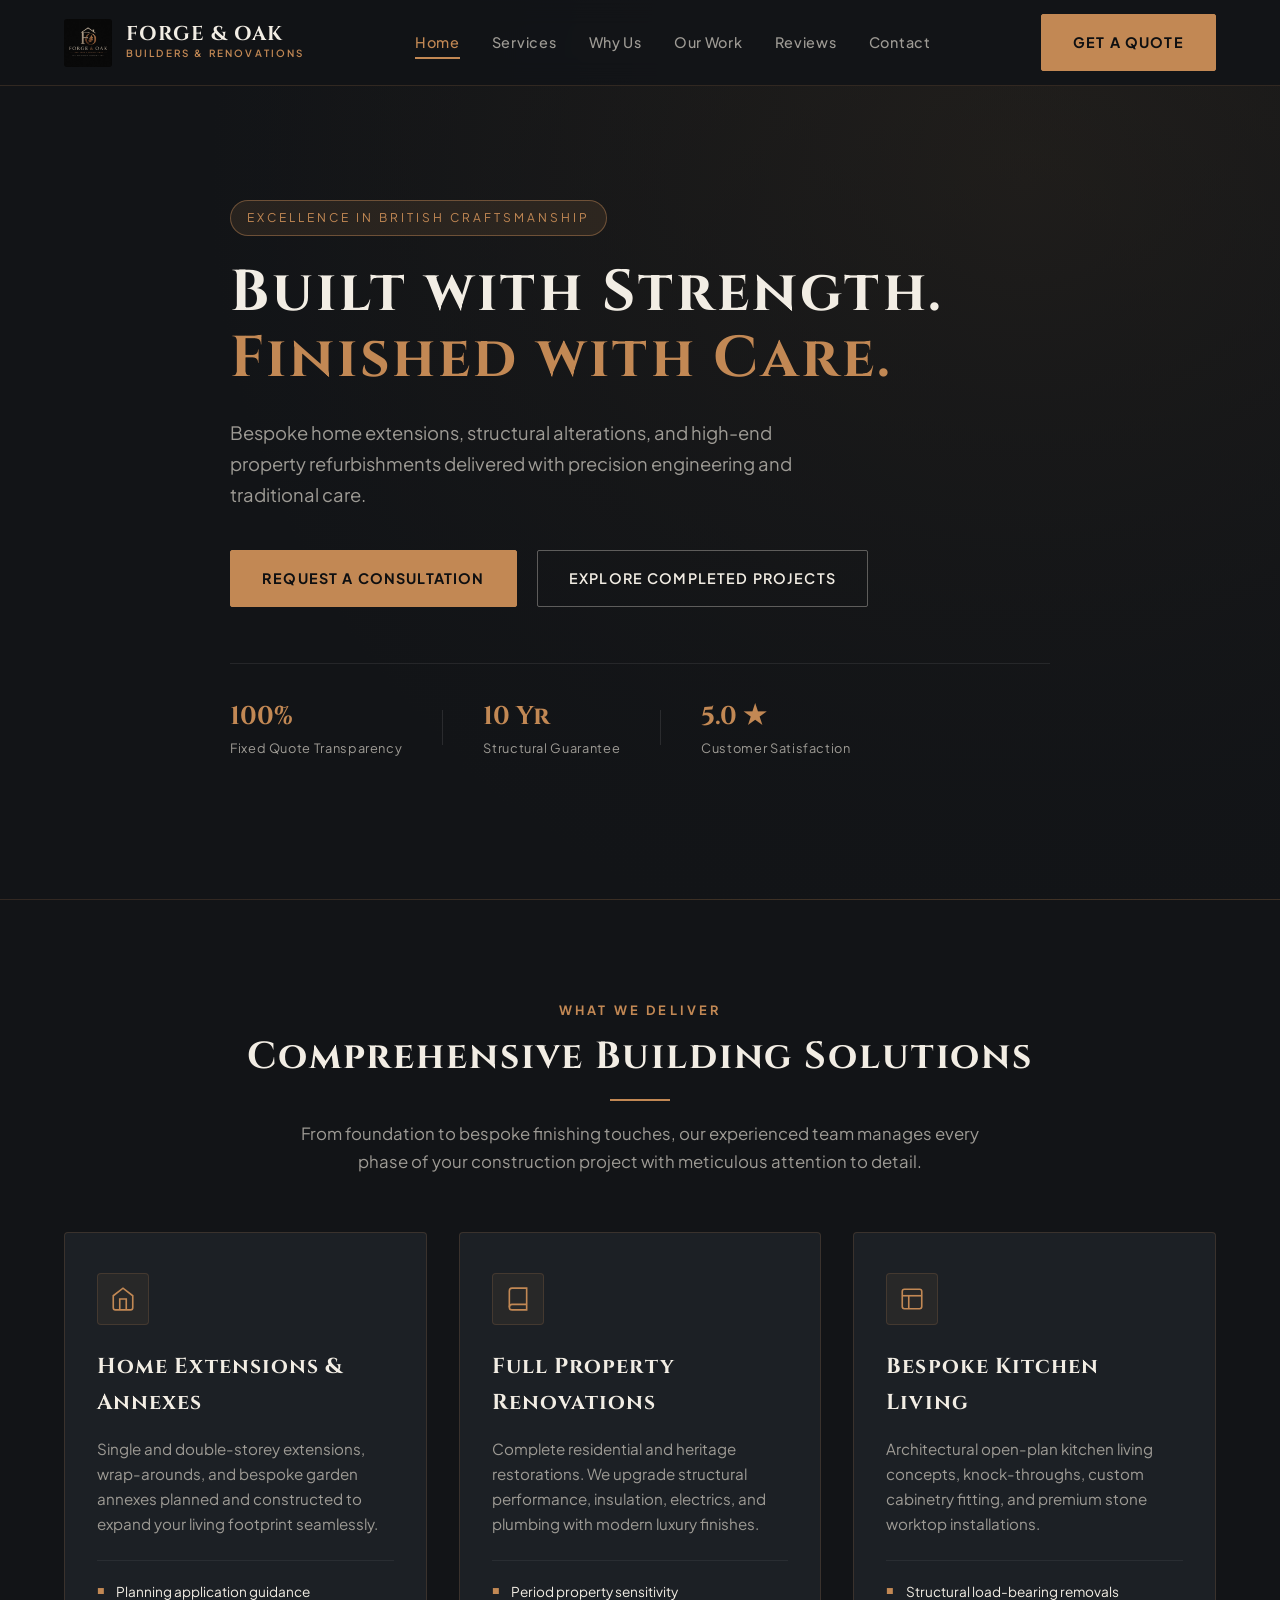
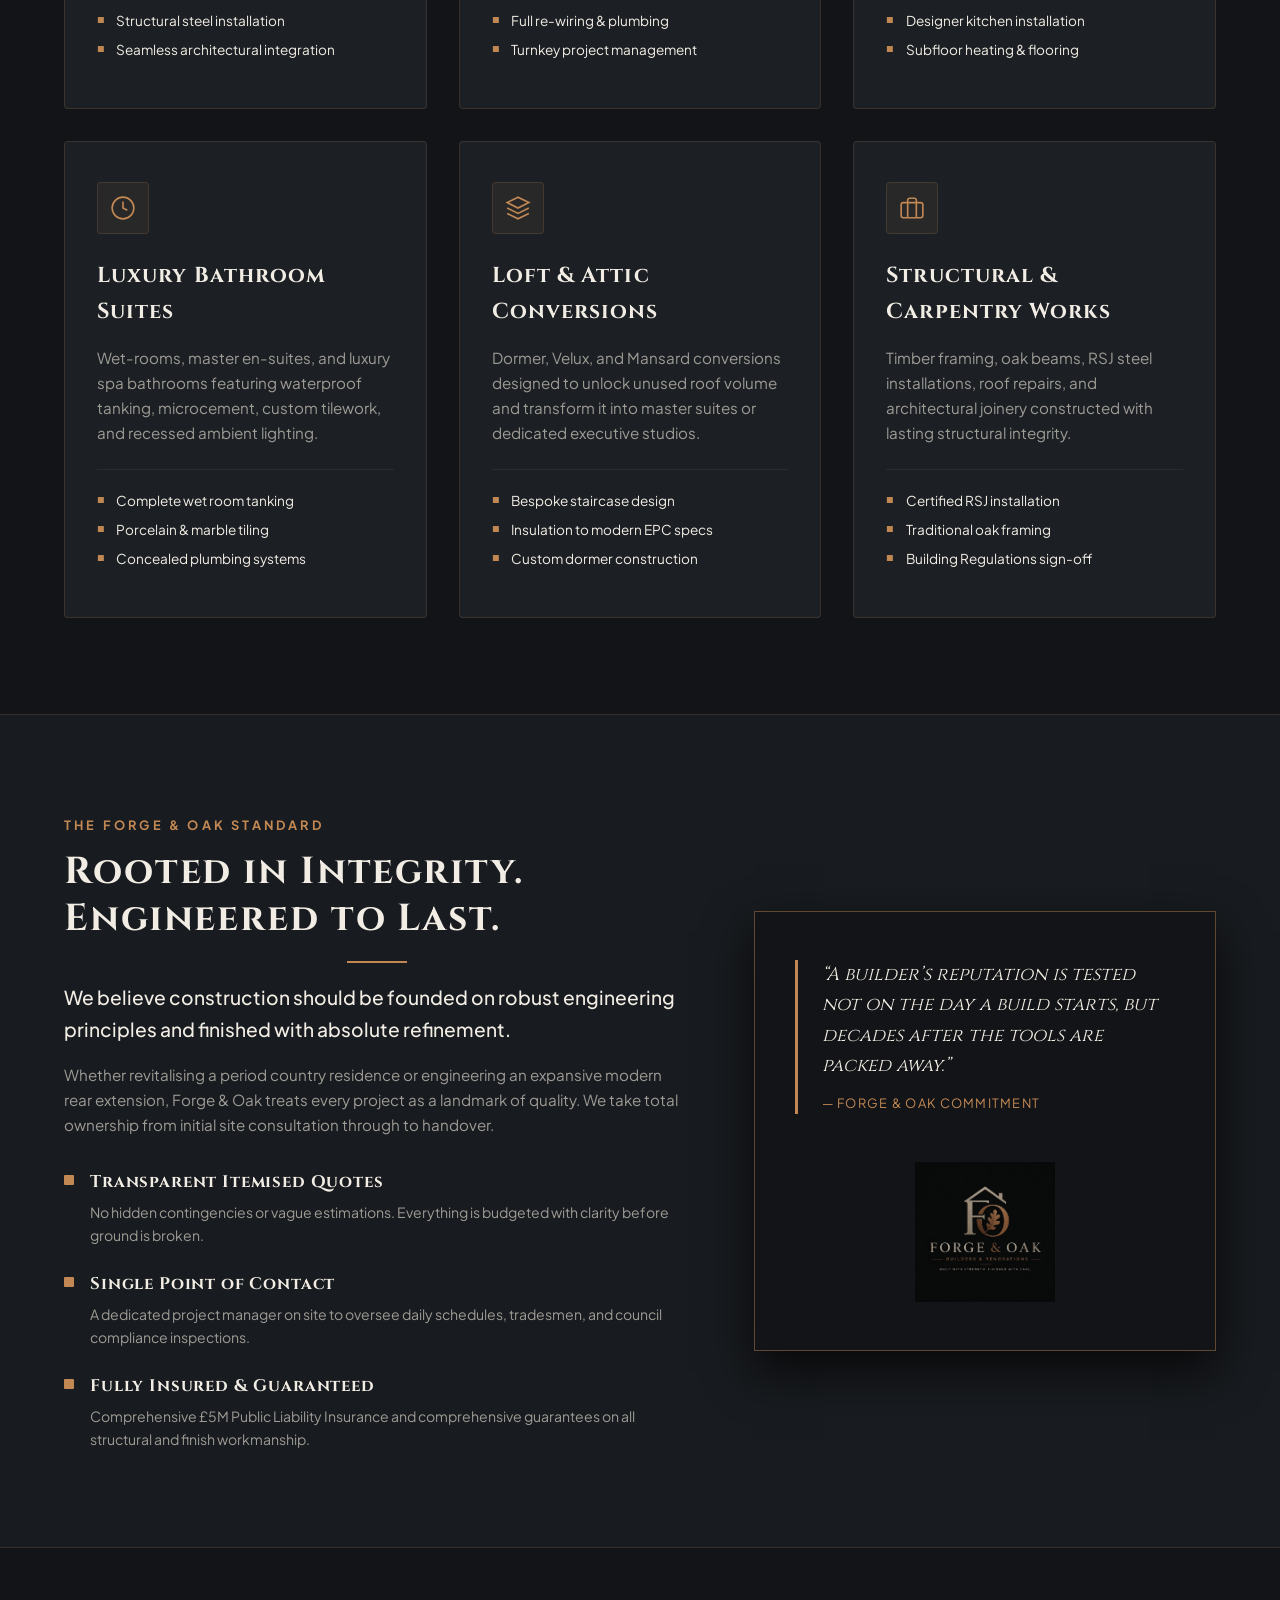
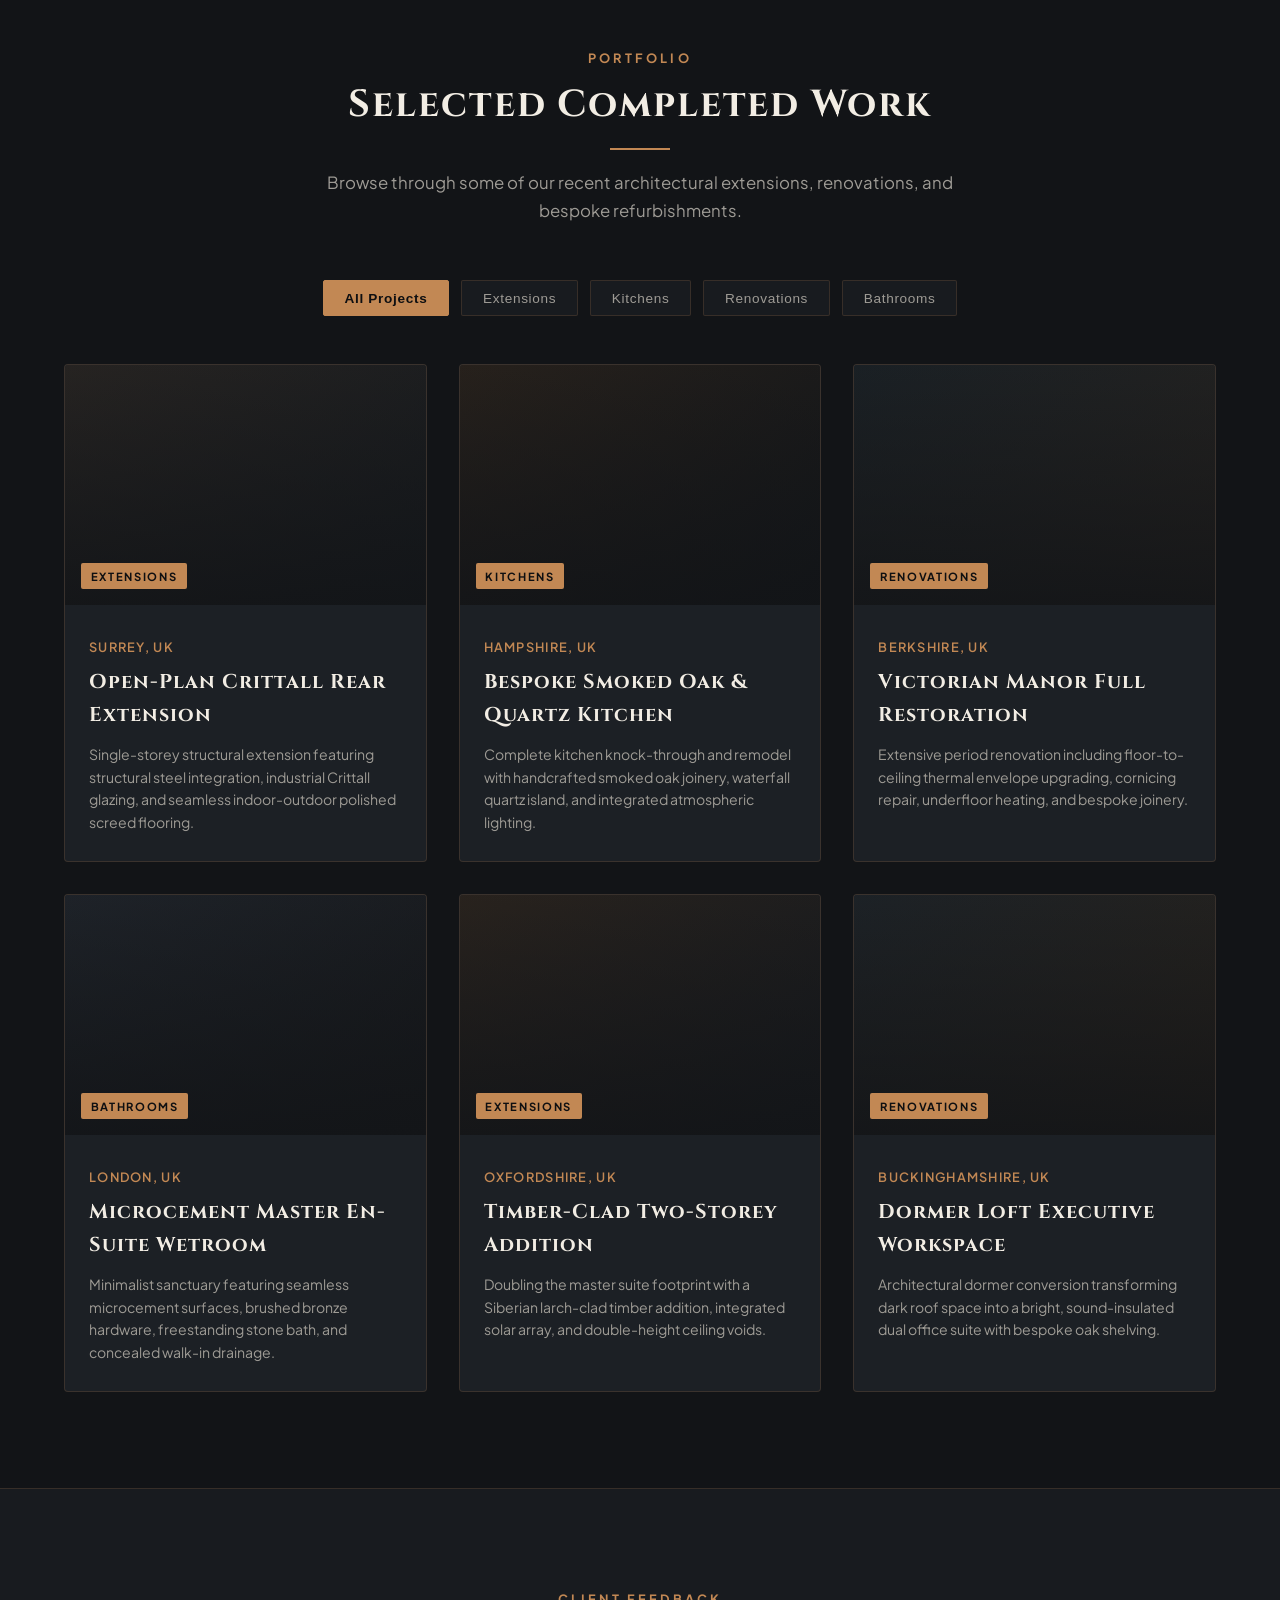
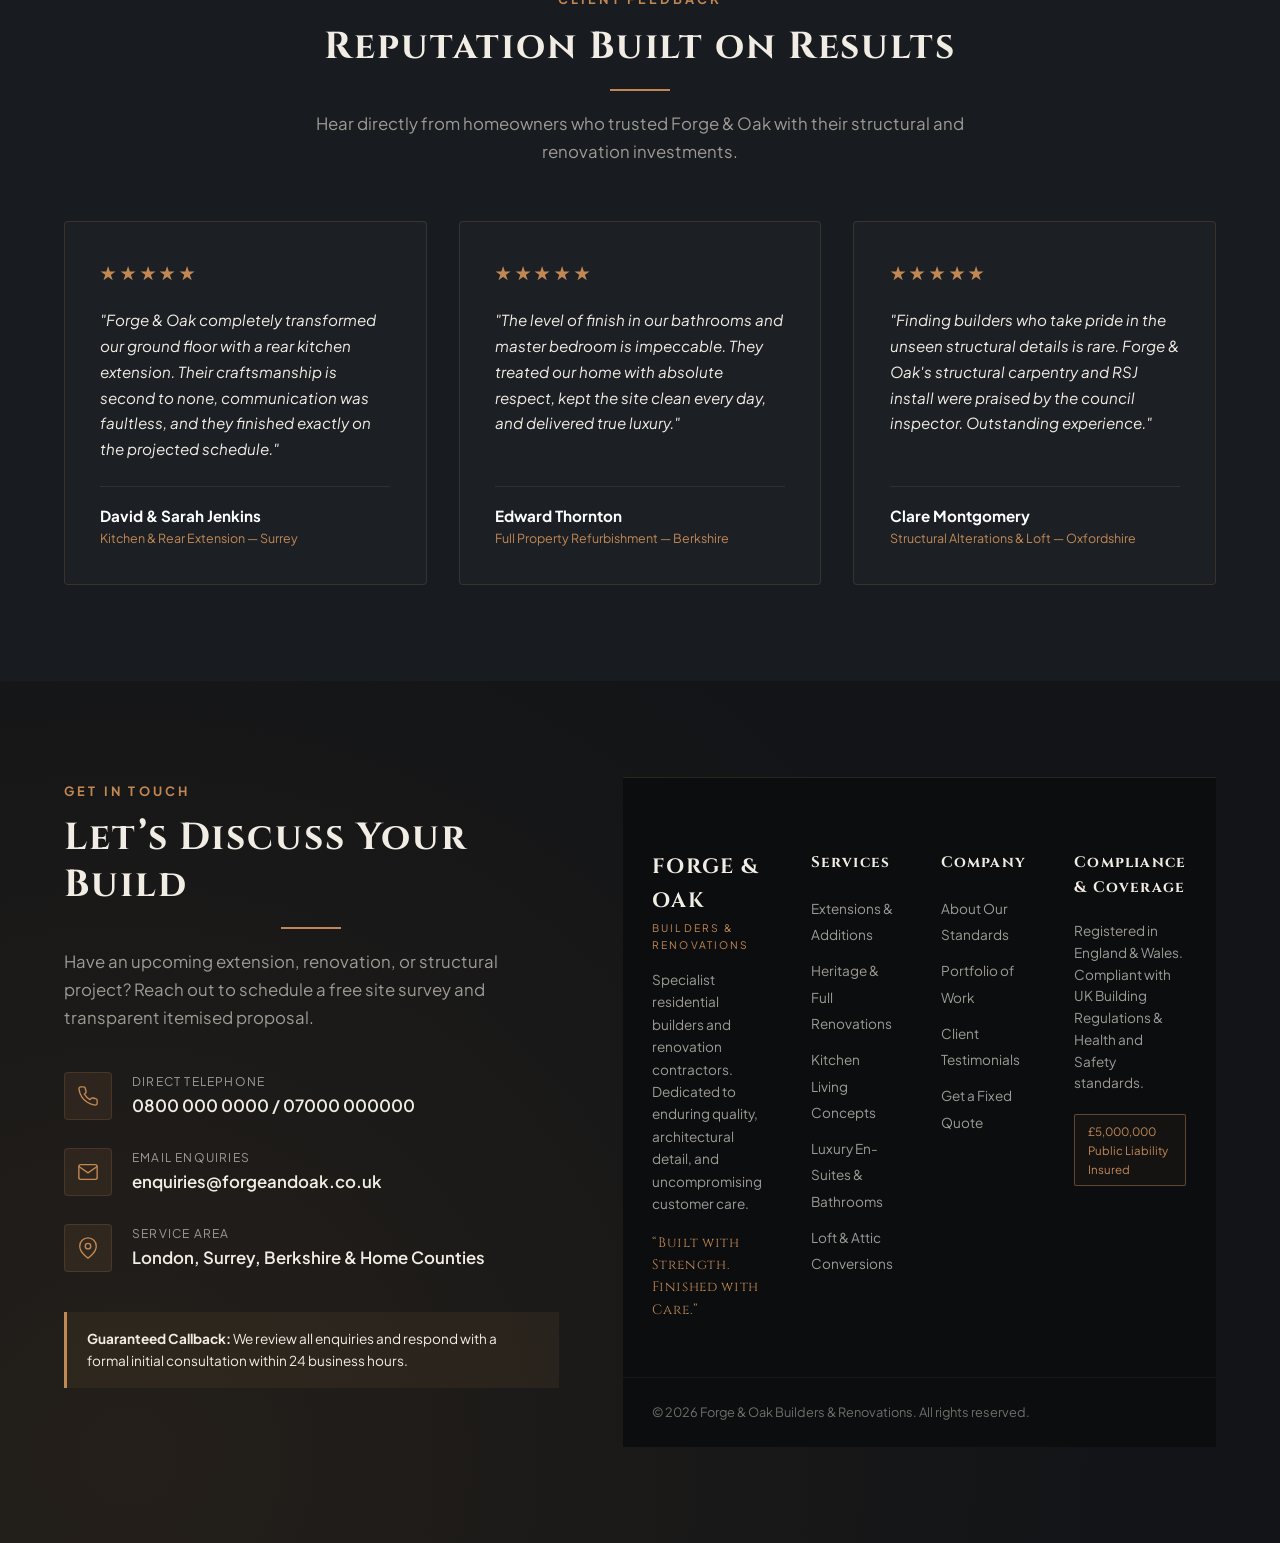
==== commit db024353: "Removed form" ====
--- a/index.html
+++ b/index.html
@@ -475,11 +475,10 @@
               <strong>Guaranteed Callback:</strong> We review all enquiries and respond with a formal initial consultation within 24 business hours.
             </div>
           </div>
-
-          <!-- Contact / Quote Form -->
+          <!-- Contact / Quote Form 
           <div class="contact-form-panel">
             <h3 class="form-title">Request a Consultation & Quote</h3>
-            
+            -->
             <!--
               INSTRUCTION FOR FORM BACKEND:
               To receive emails directly from this static form on GitHub Pages, 
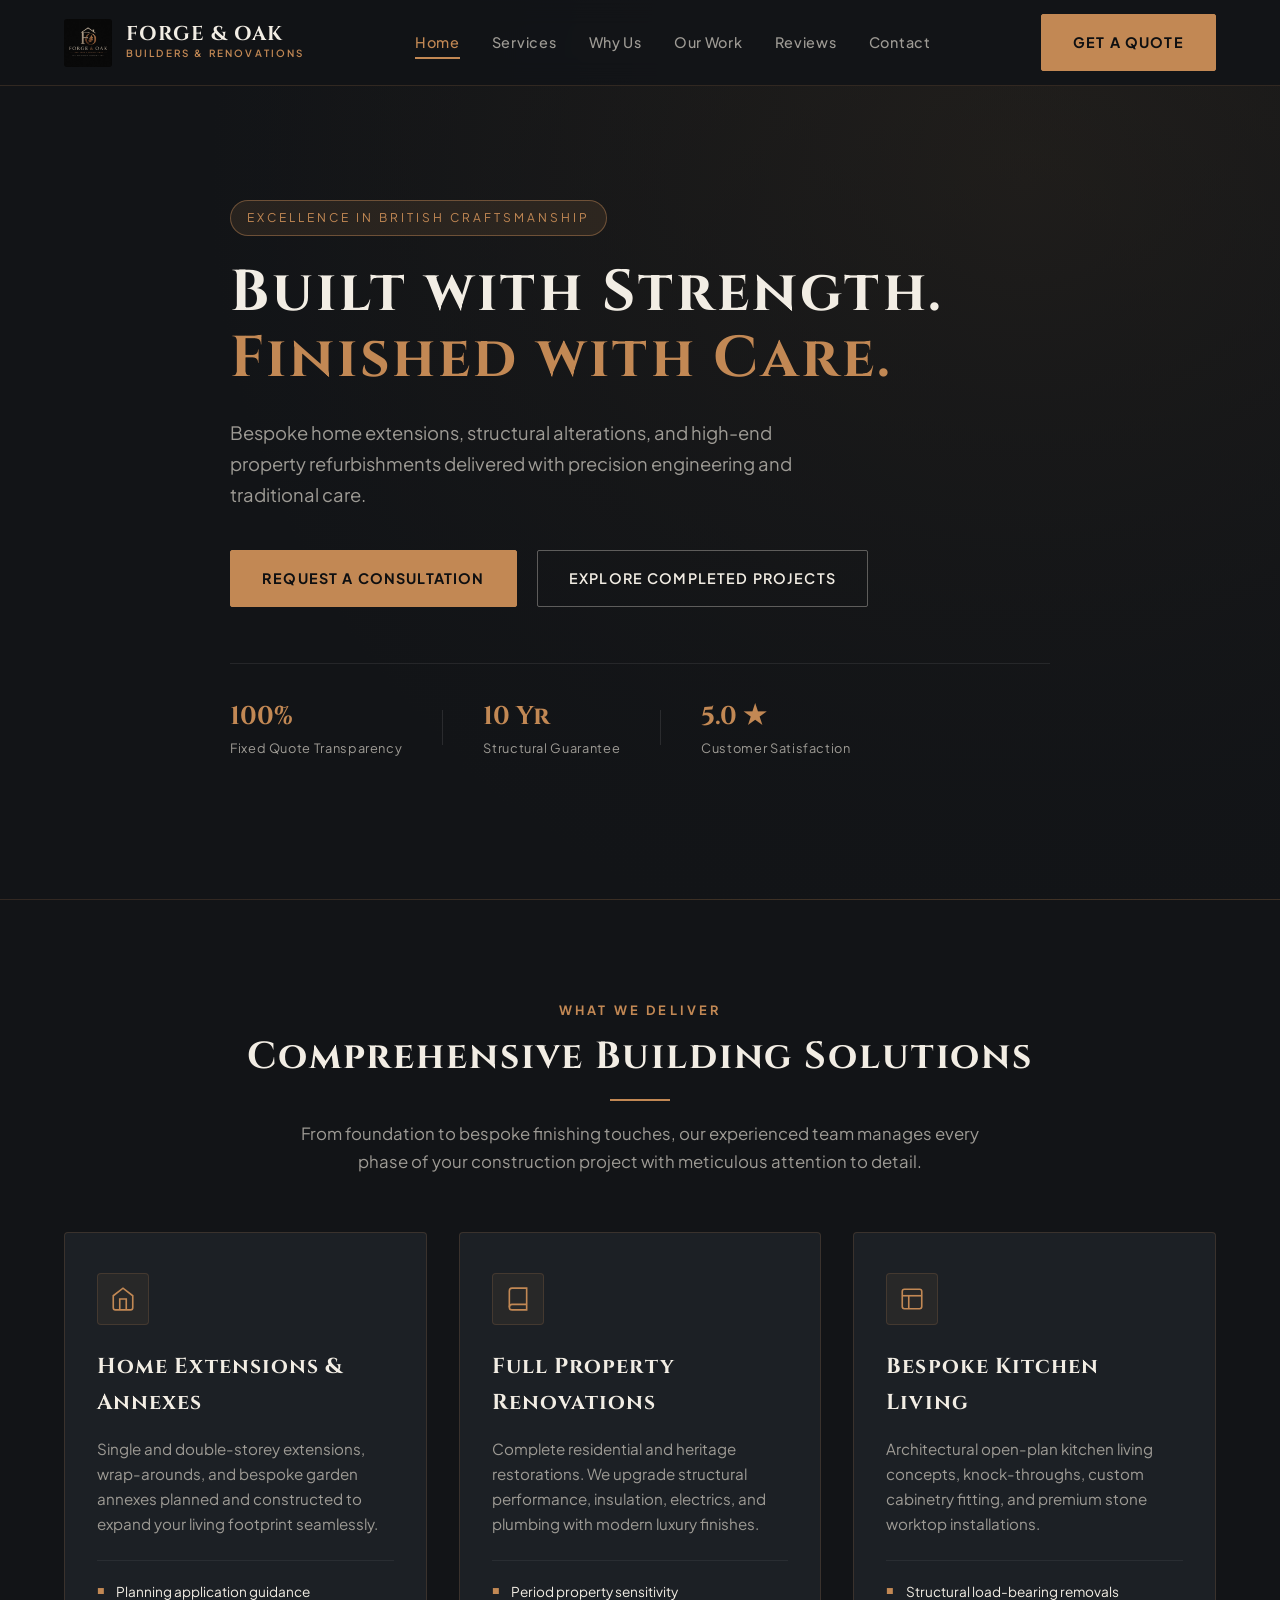
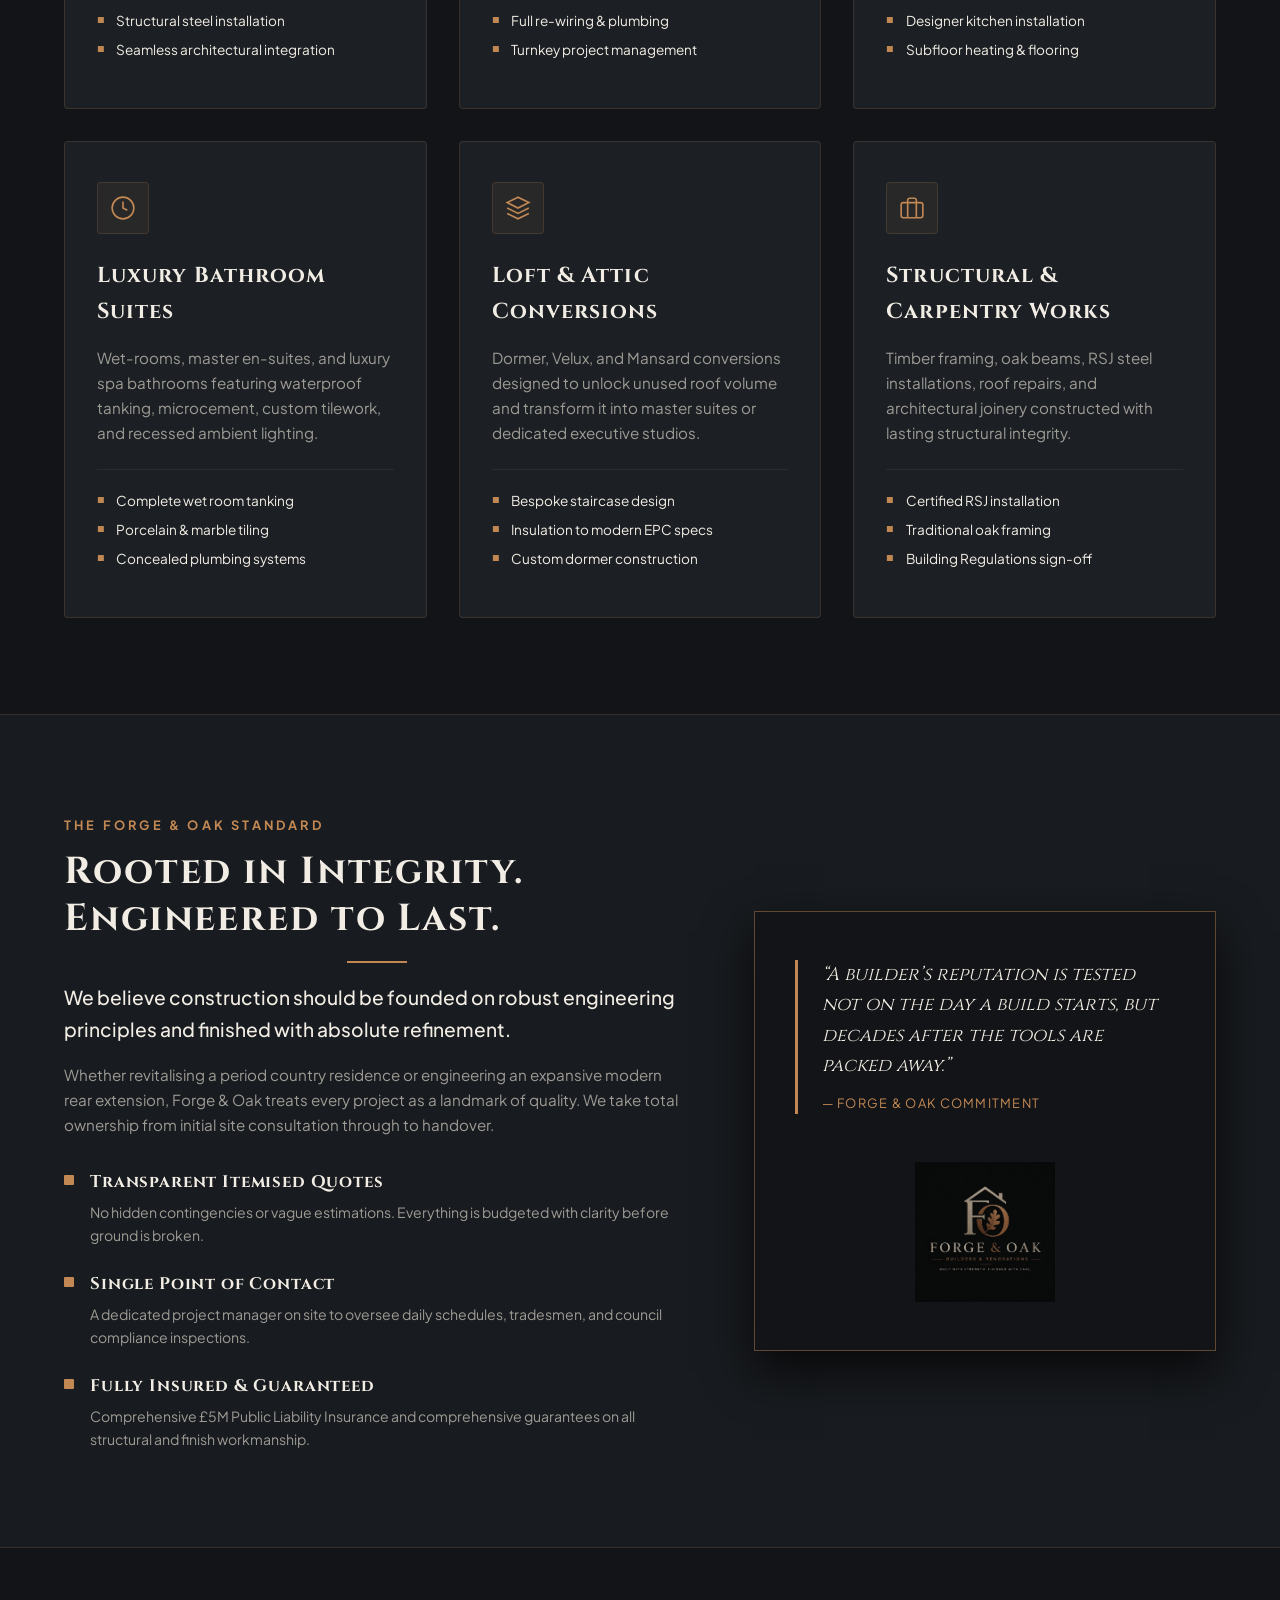
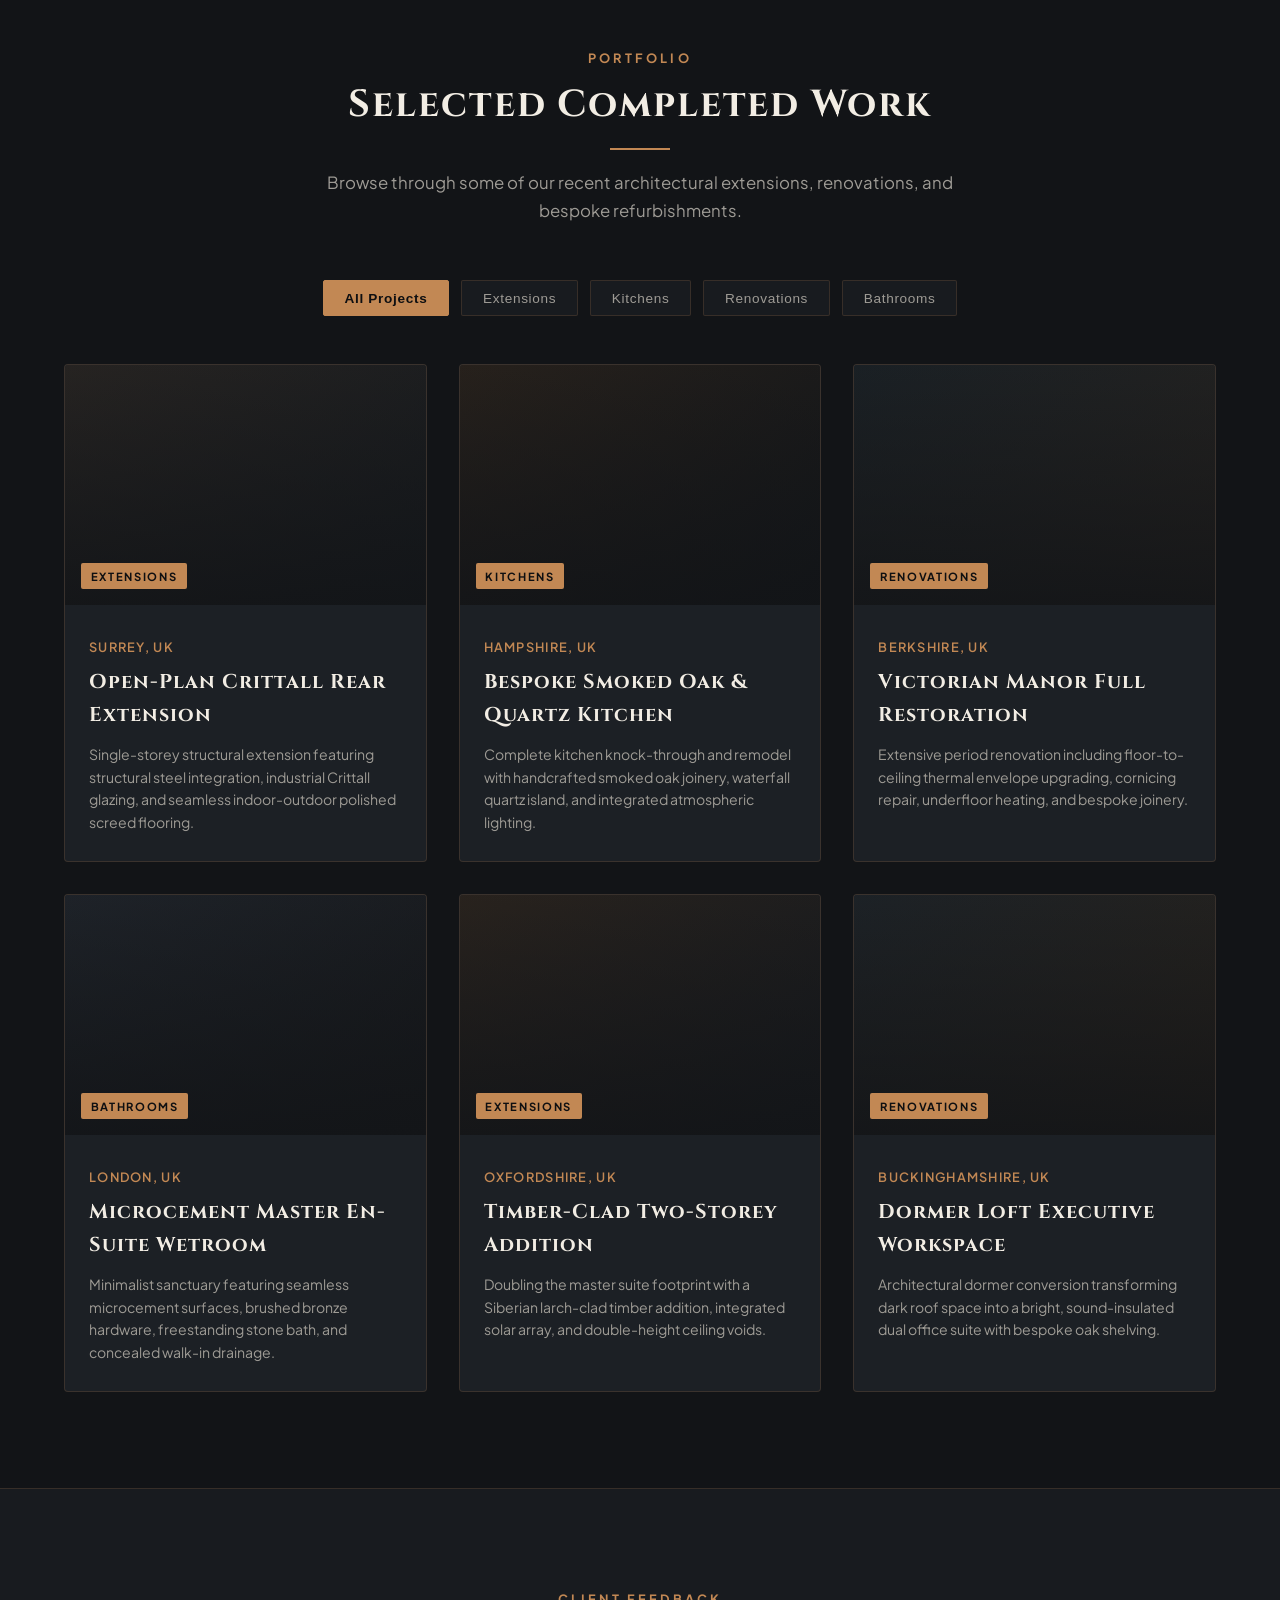
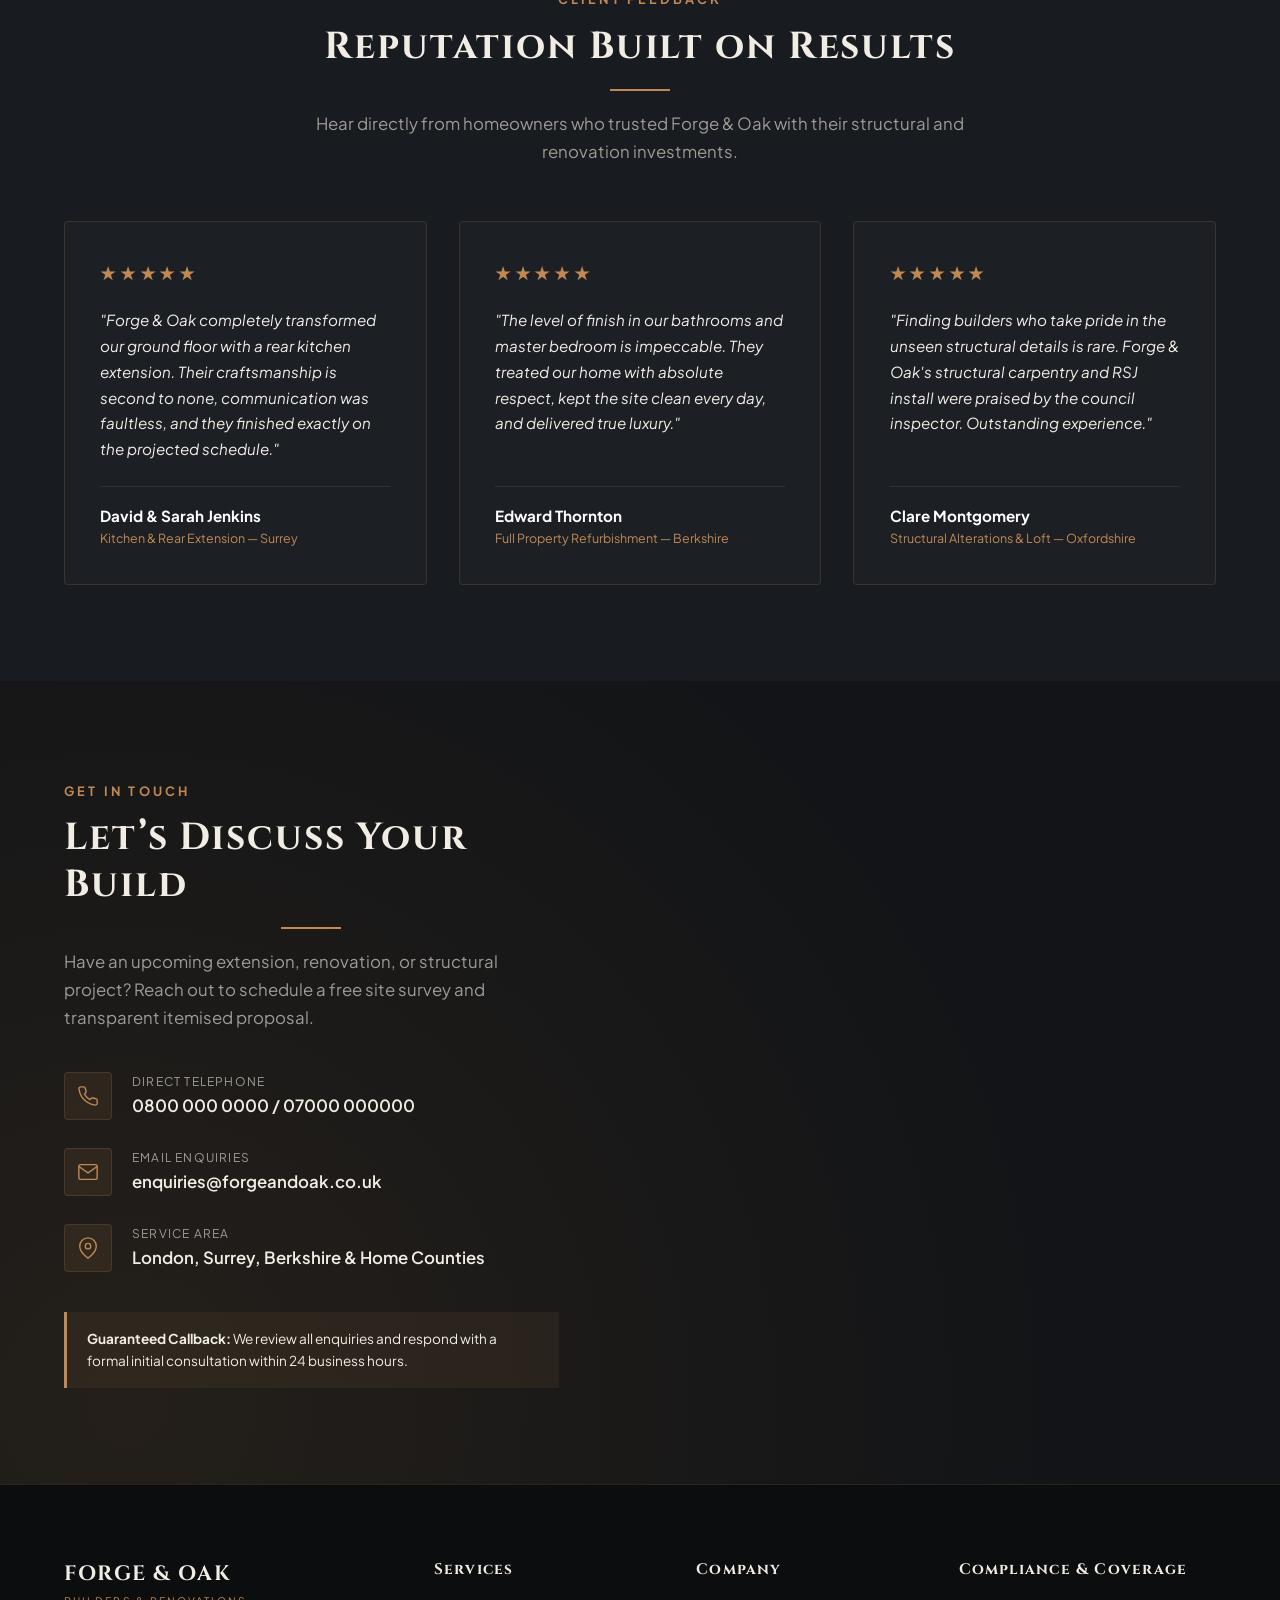
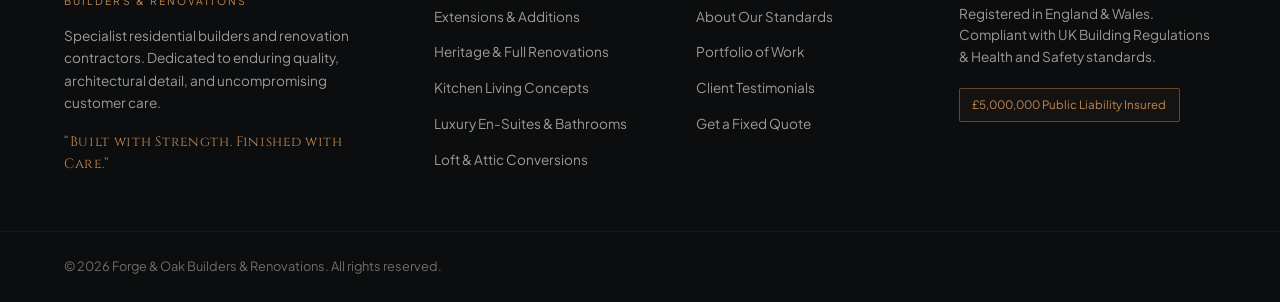
==== commit d5d346bc: "Proper HTML" ====
--- a/index.html
+++ b/index.html
@@ -557,6 +557,11 @@
     </section>
   </main>
 -->
+  </div>
+  </div>
+  </section>
+  </main>
+
   <!-- Footer -->
   <footer class="site-footer">
     <div class="container footer-container">
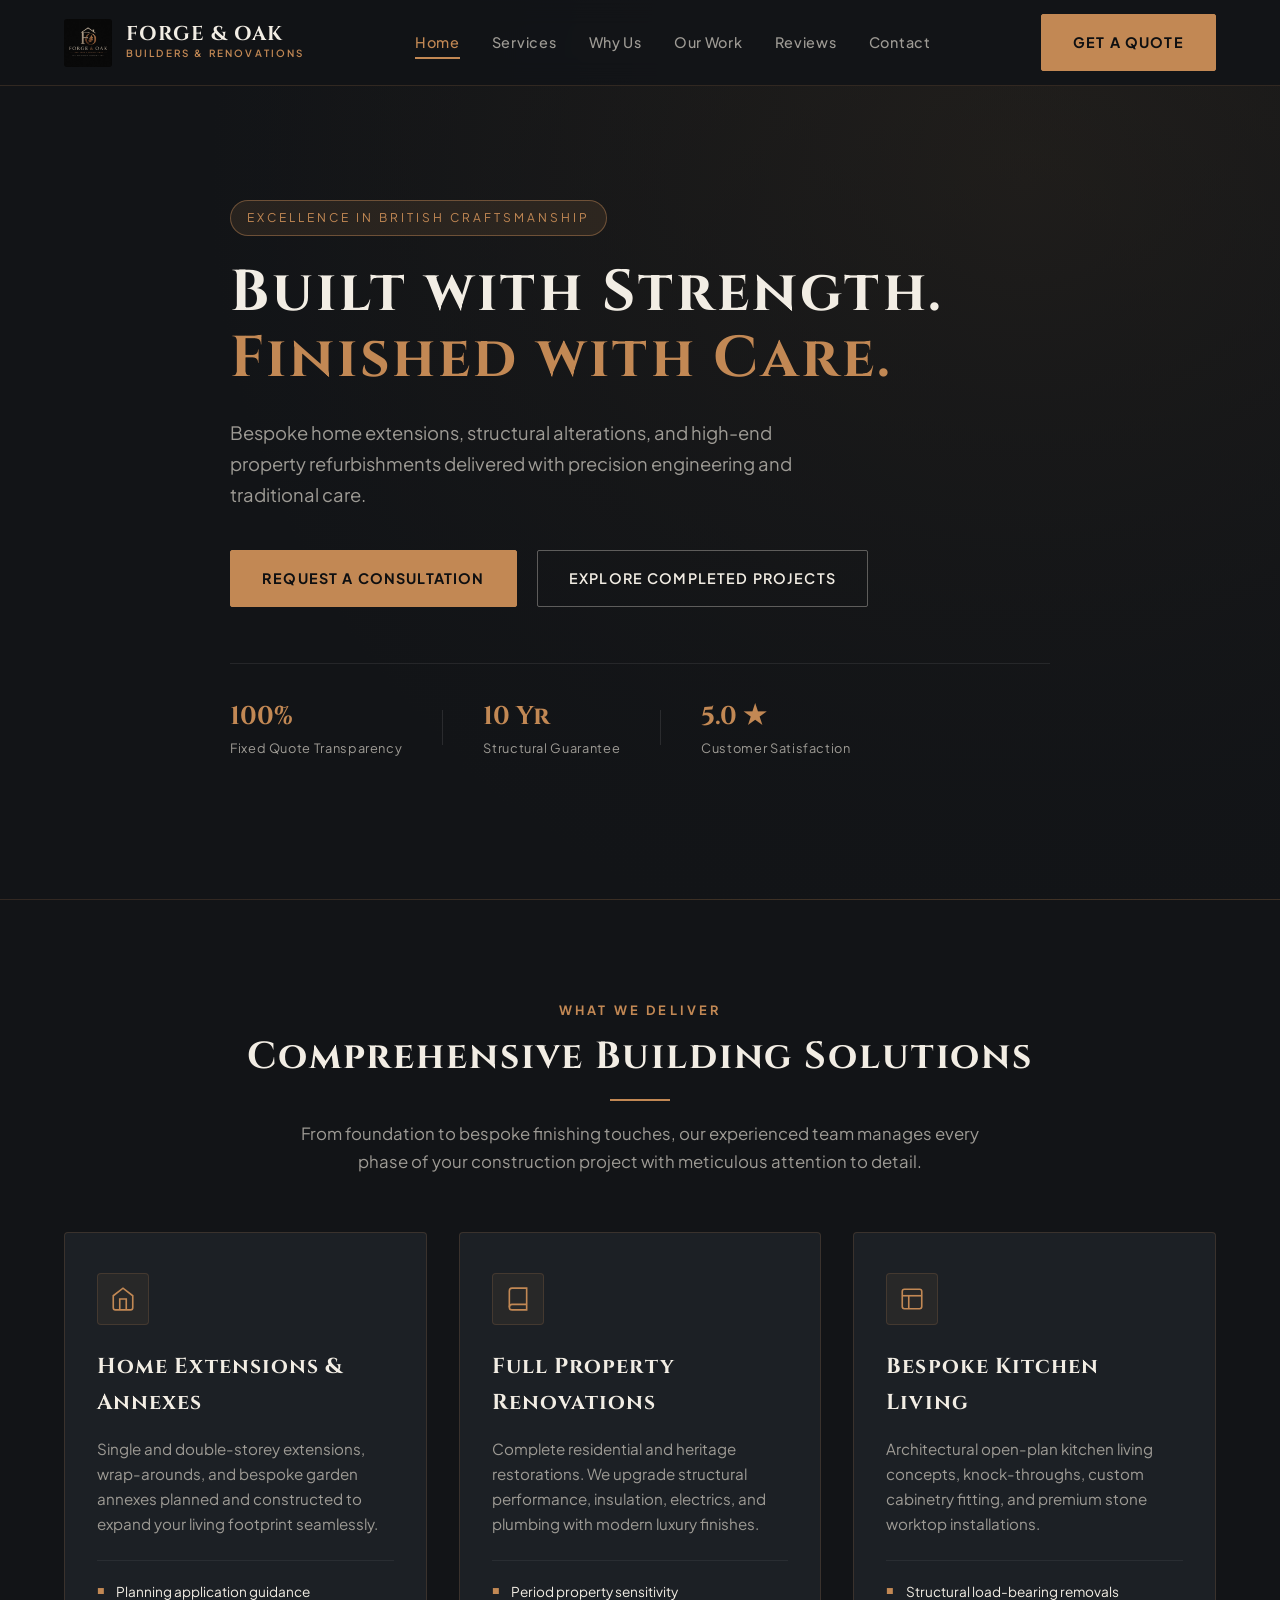
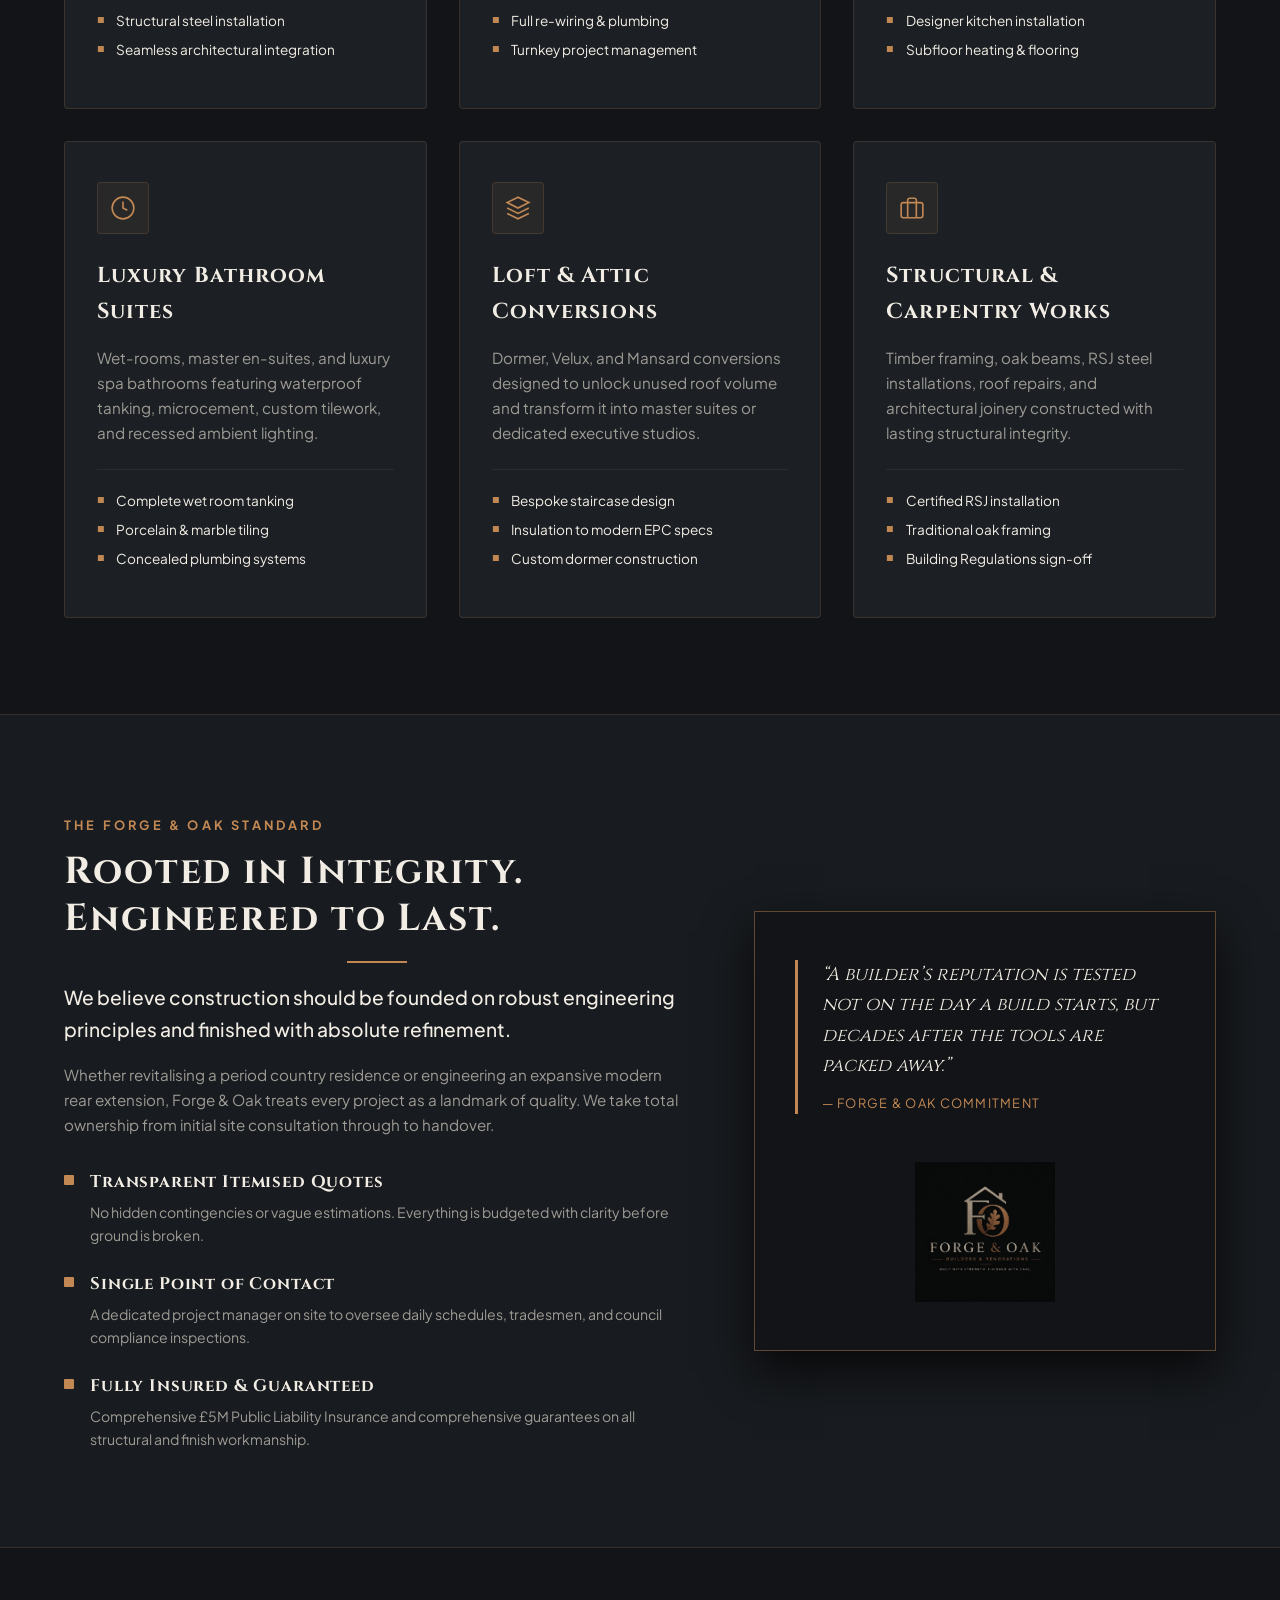
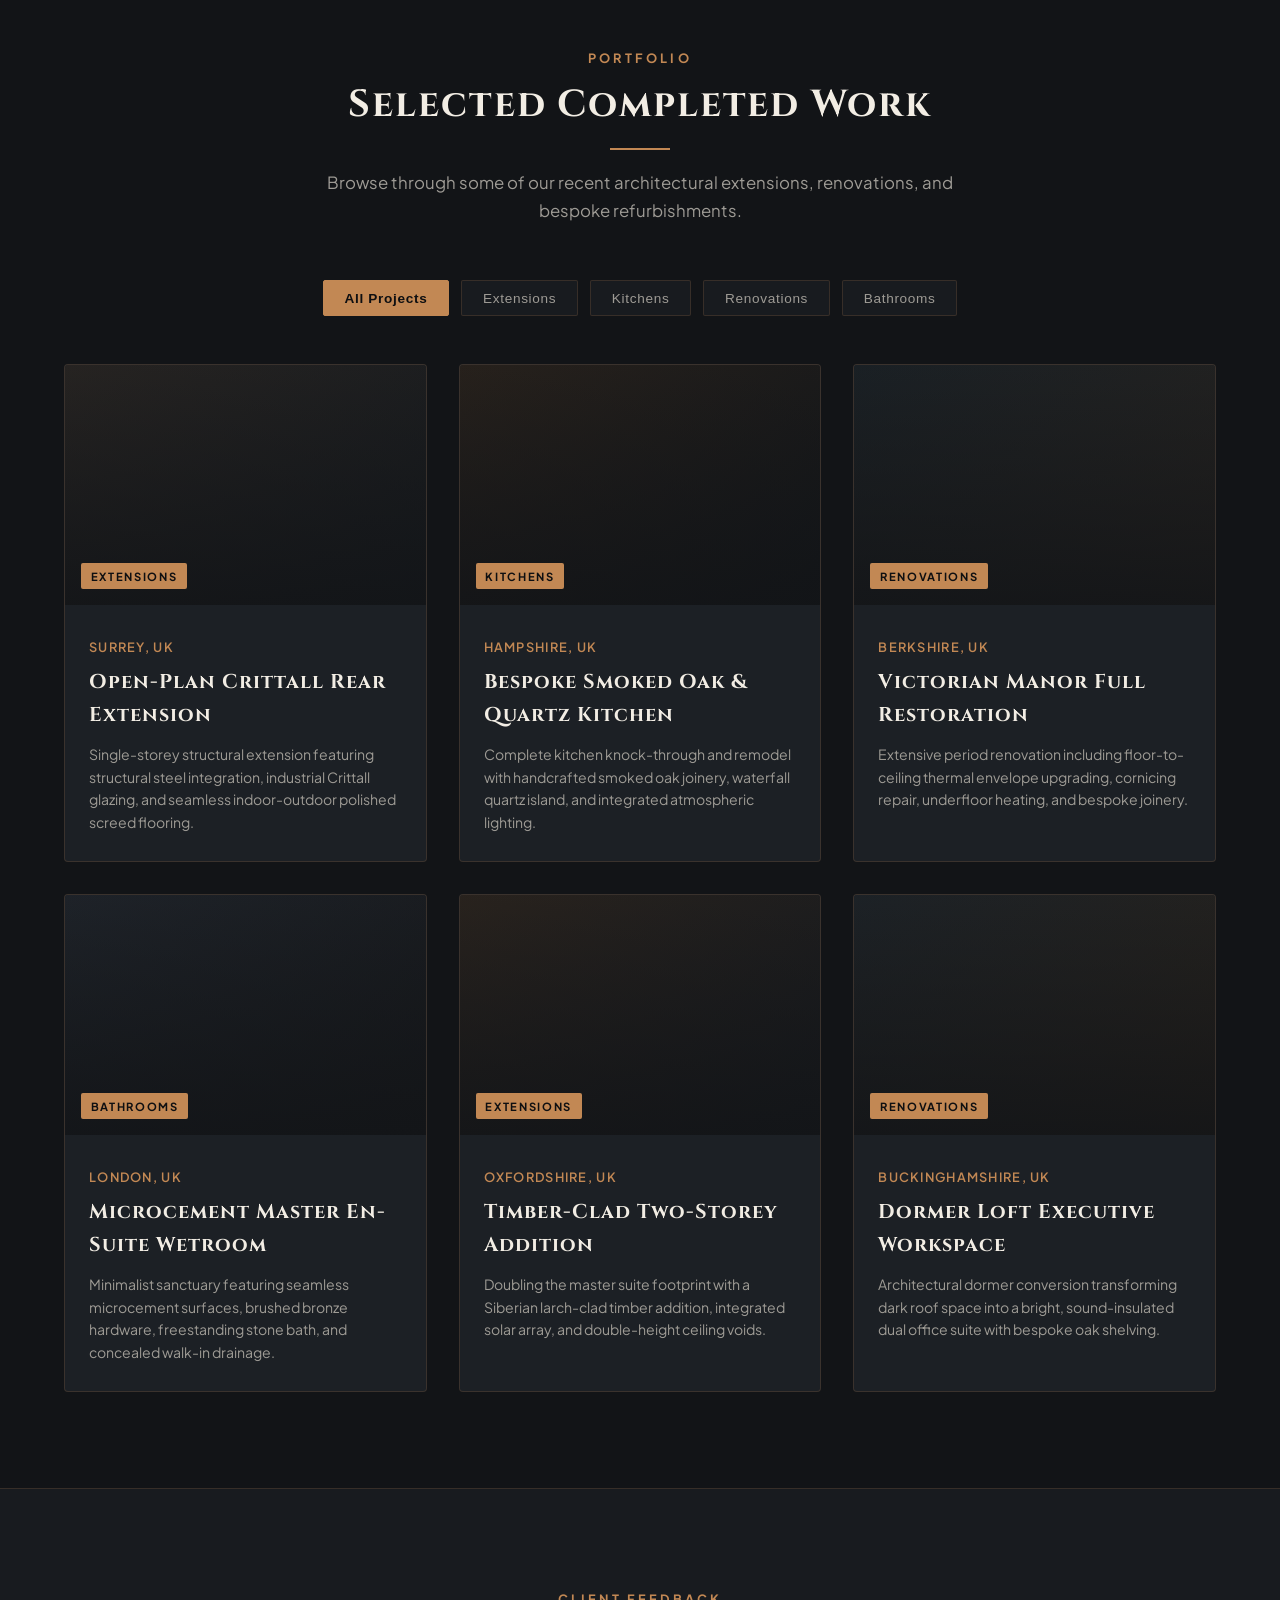
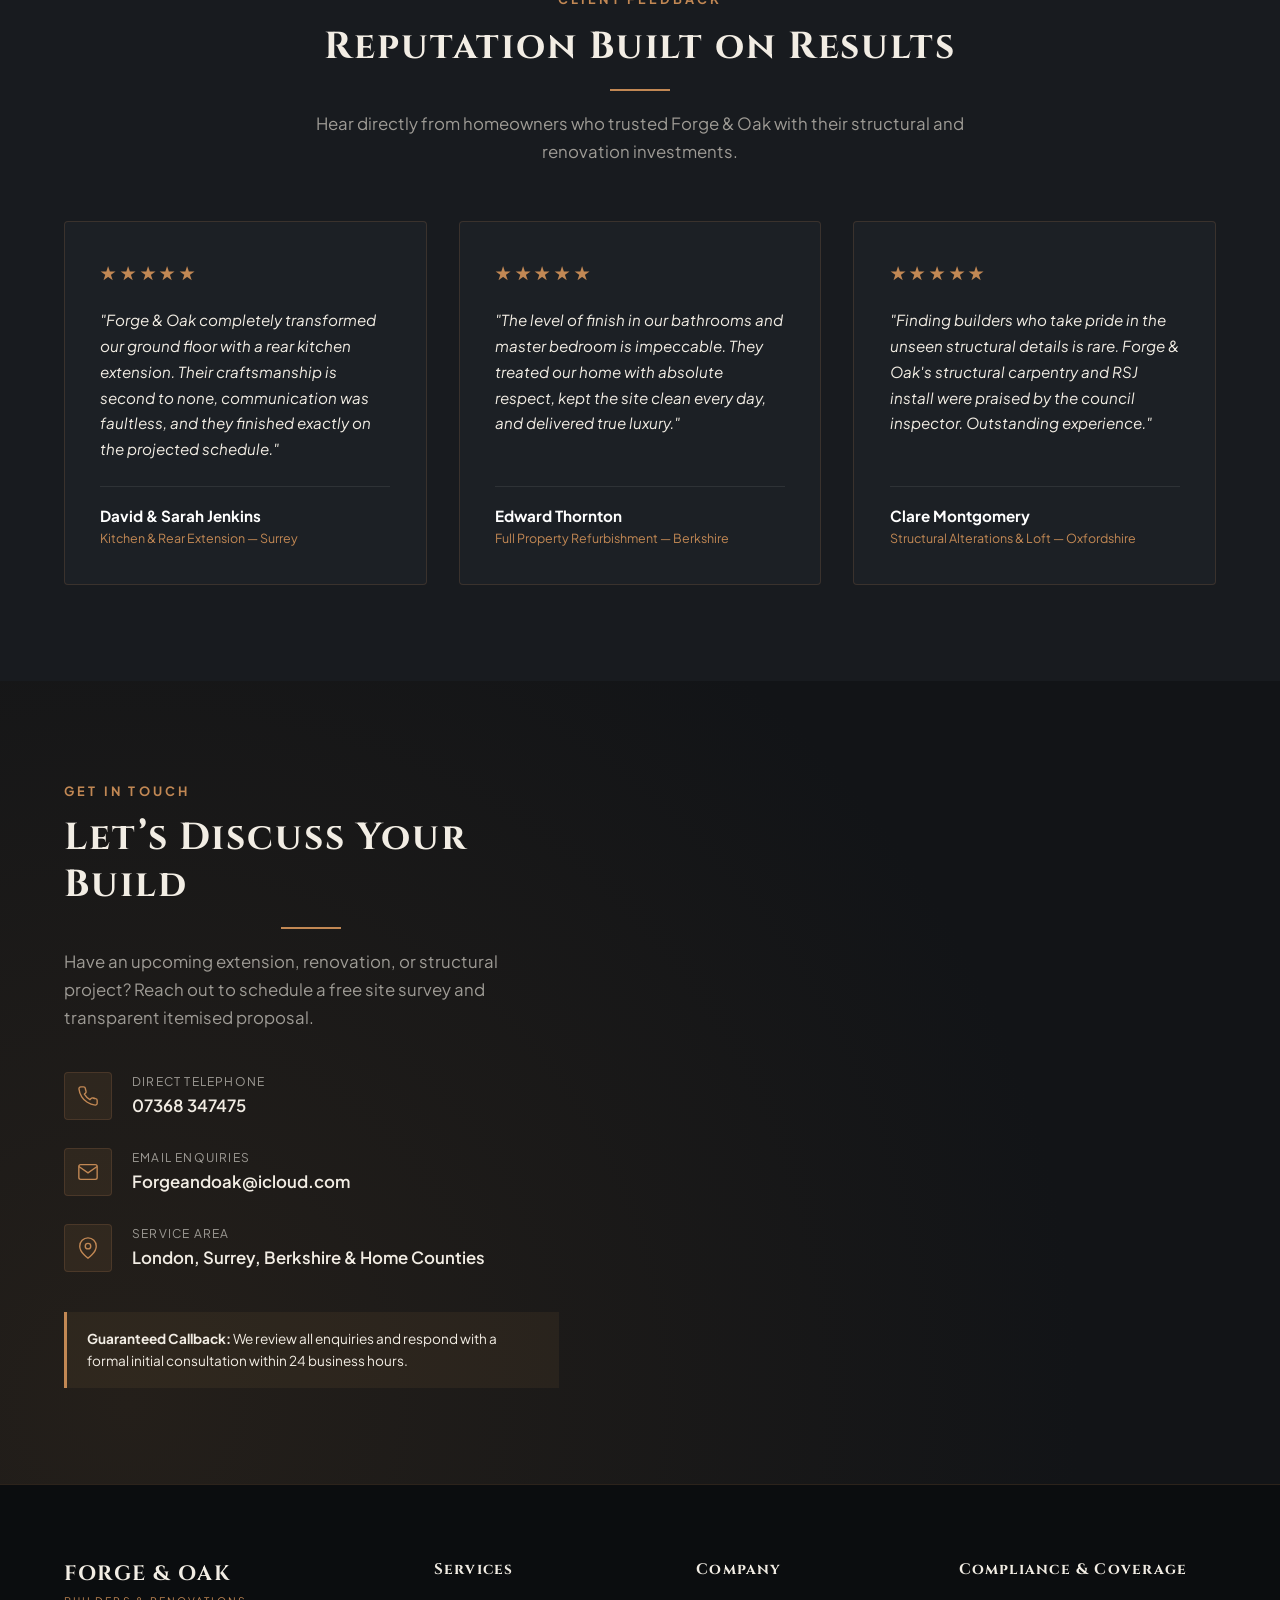
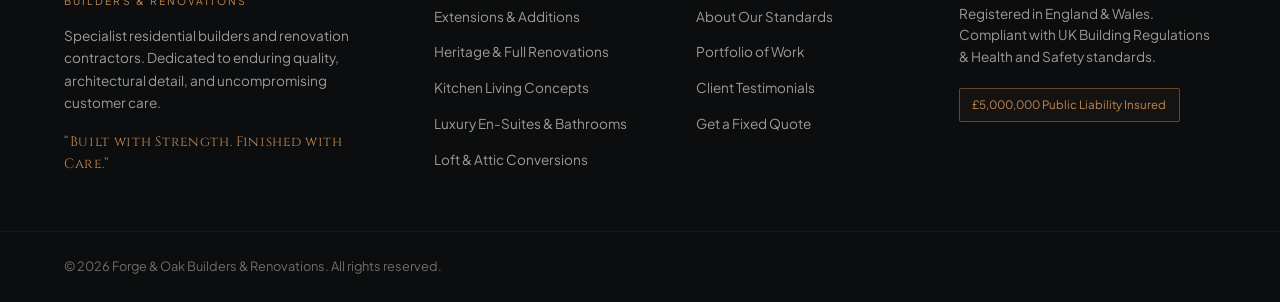
==== commit ab96244f: "Updated contact details" ====
--- a/index.html
+++ b/index.html
@@ -444,7 +444,7 @@
                 <div>
                   <span class="info-label">Direct Telephone</span>
                   <!-- EDITABLE: Insert Your Phone -->
-                  <a href="tel:YOUR_PHONE_NUMBER" class="info-val">0800 000 0000 / 07000 000000</a>
+                  <a href="tel:07368 347475" class="info-val">07368 347475</a>
                 </div>
               </div>
 
@@ -455,7 +455,7 @@
                 <div>
                   <span class="info-label">Email Enquiries</span>
                   <!-- EDITABLE: Insert Your Email -->
-                  <a href="mailto:YOUR_EMAIL_ADDRESS@example.co.uk" class="info-val">enquiries@forgeandoak.co.uk</a>
+                  <a href="mailto:Forgeandoak@icloud.com" class="info-val">Forgeandoak@icloud.com</a>
                 </div>
               </div>
 
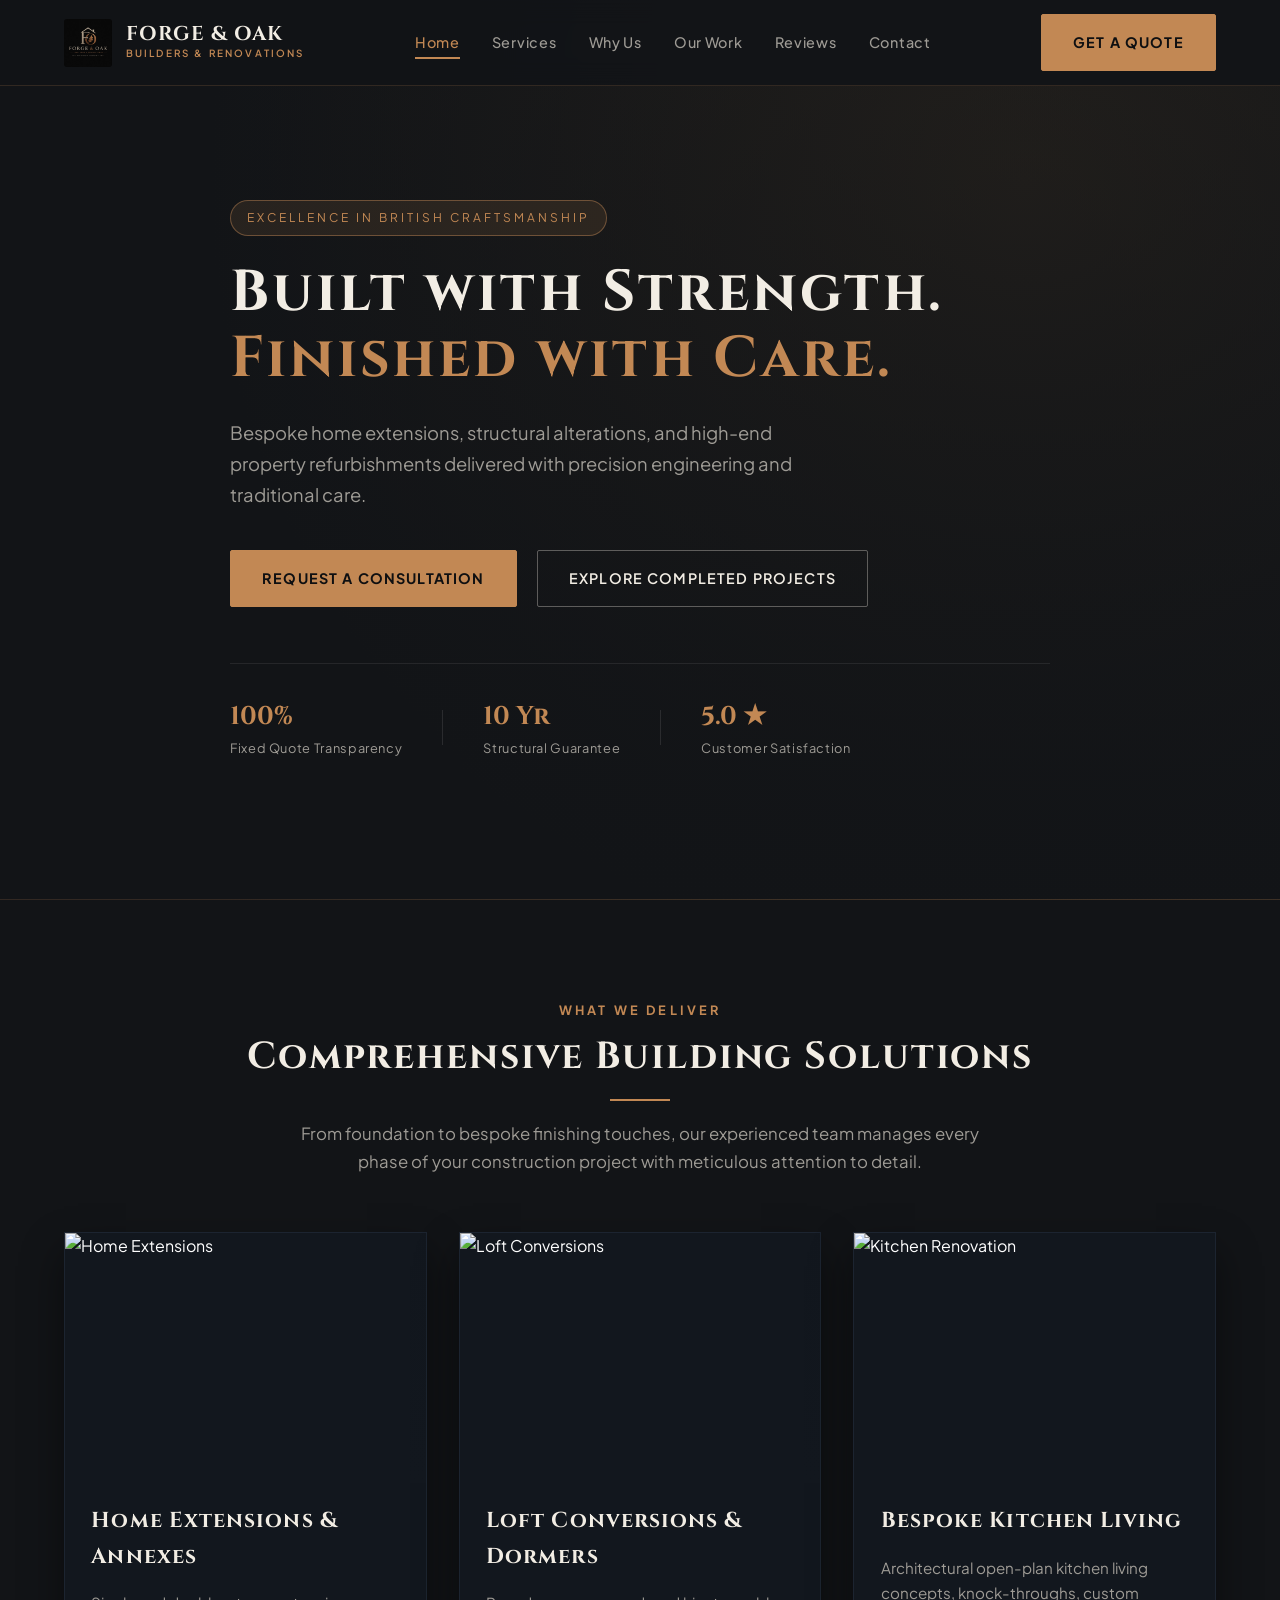
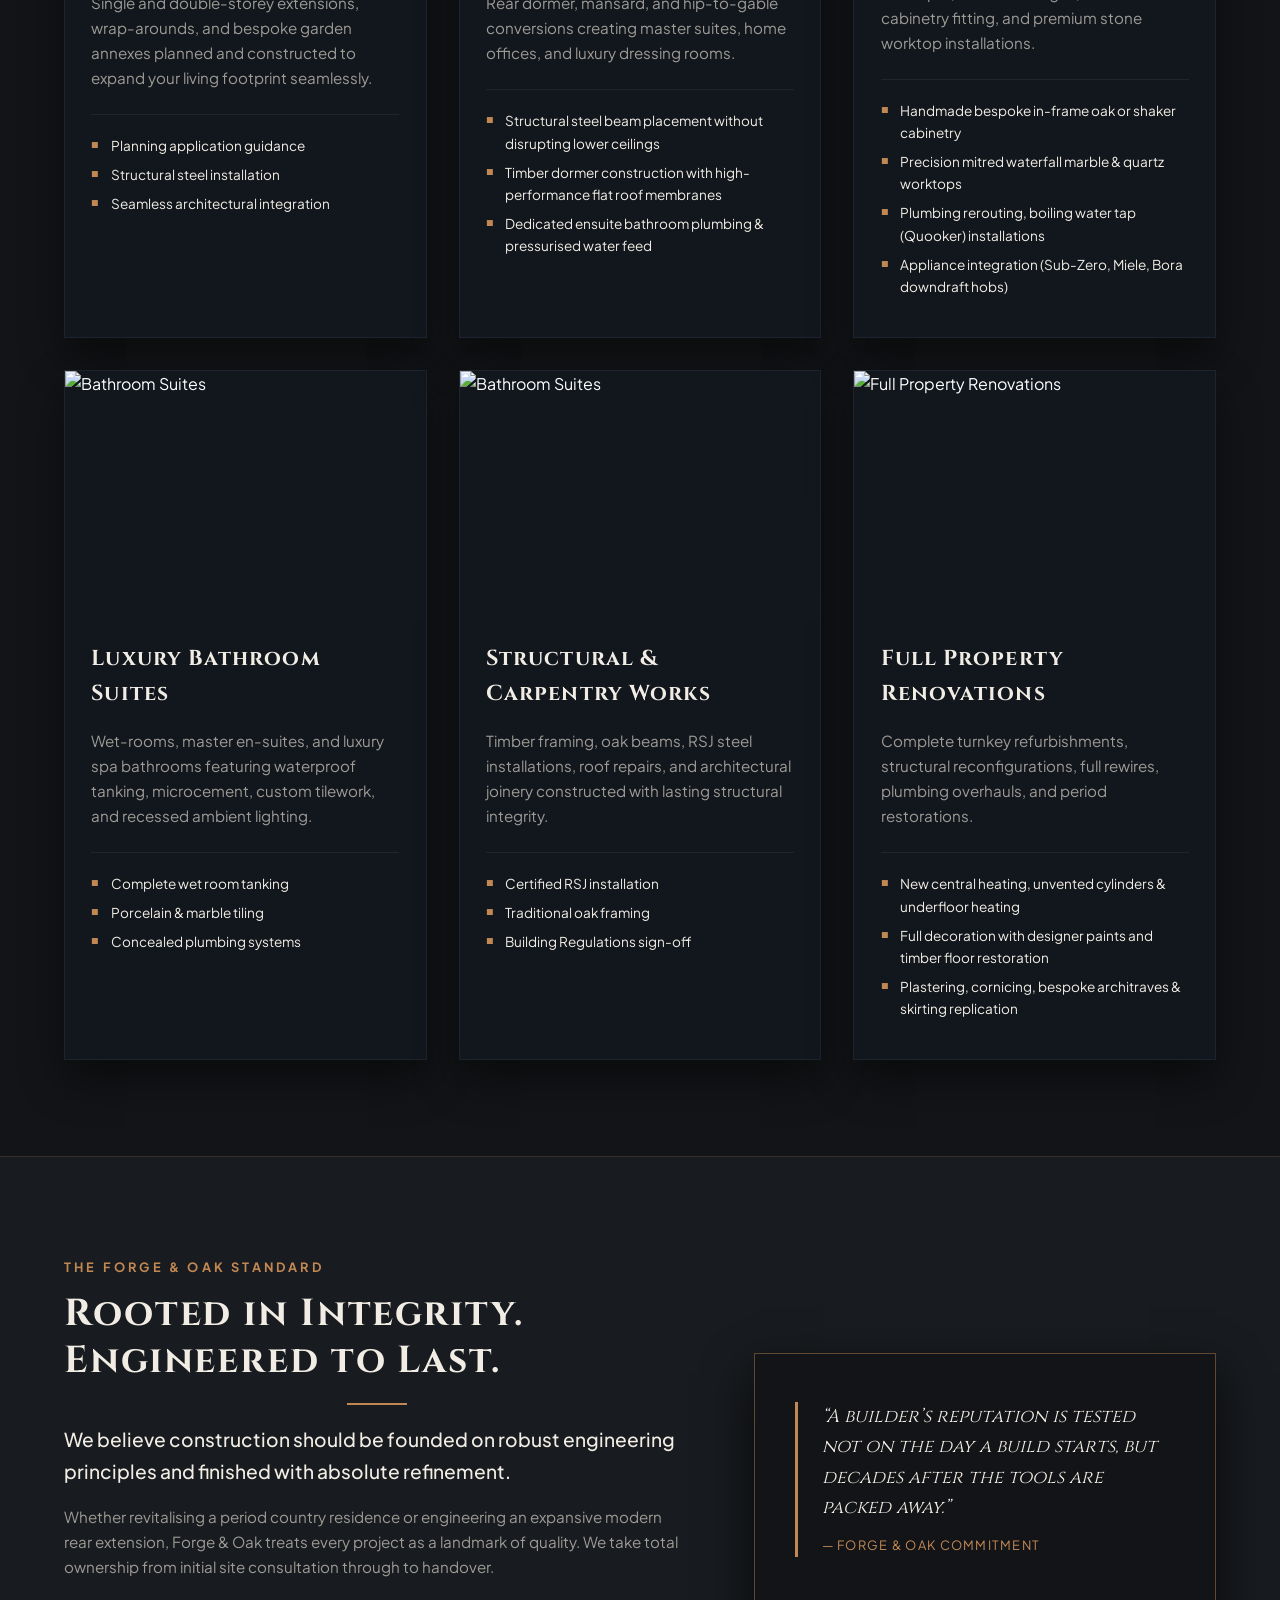
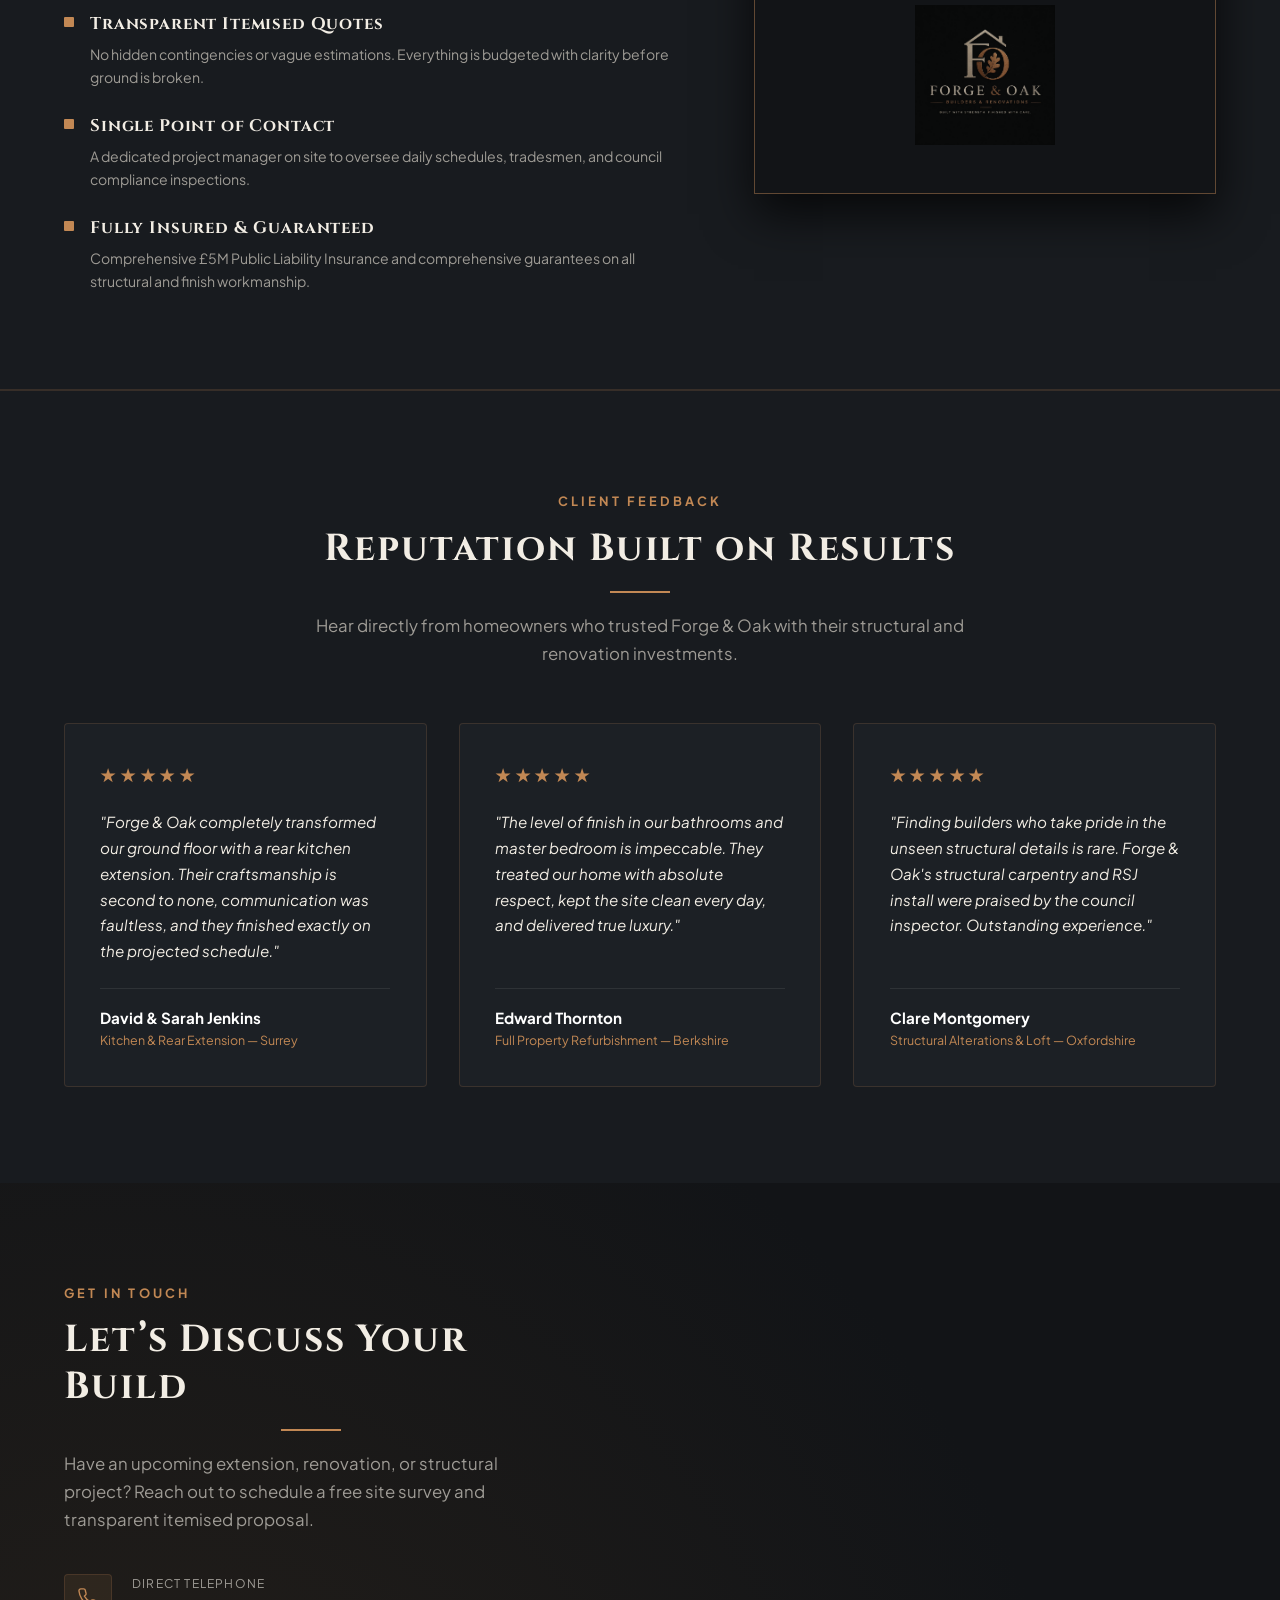
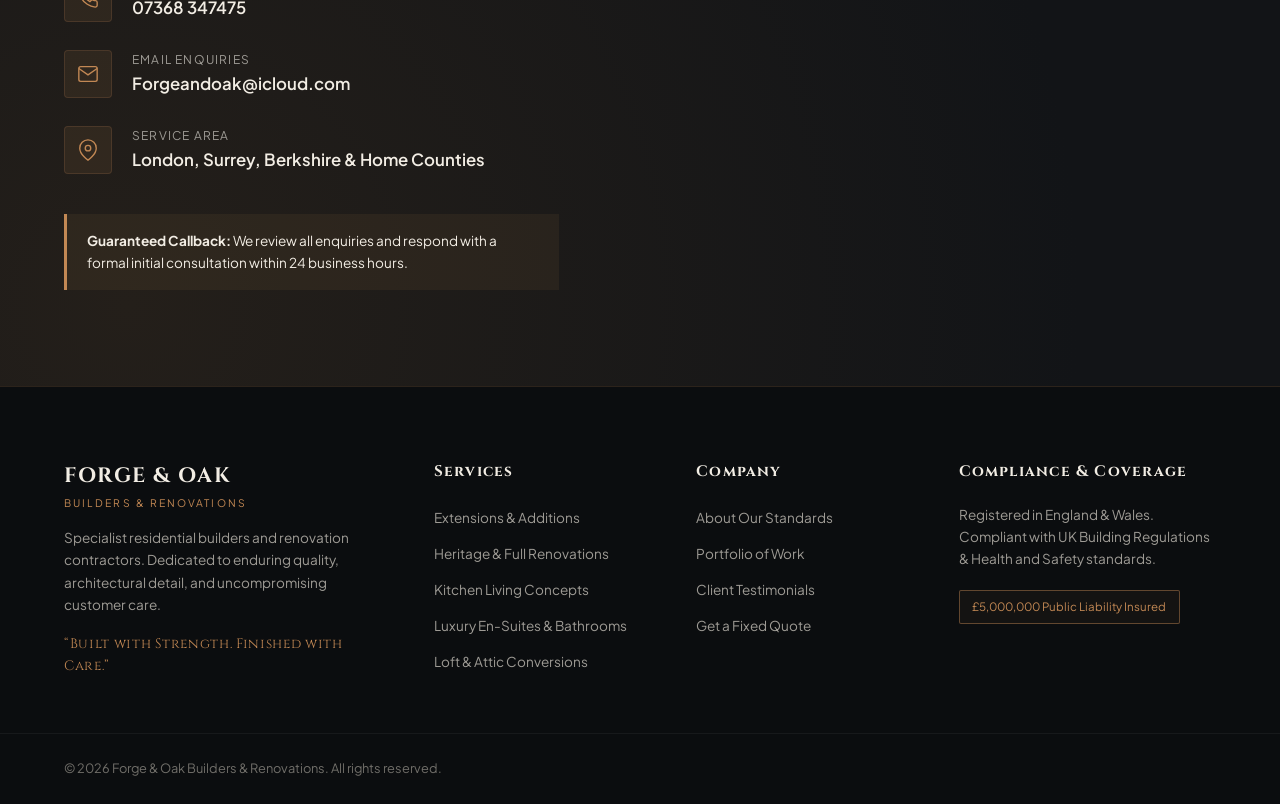
==== commit a3af62c1: "Page Images & CSS Updated" ====
--- a/index.html
+++ b/index.html
@@ -94,7 +94,7 @@
         </p>
         <div class="hero-buttons">
           <a href="#contact" class="btn btn-primary">Request a Consultation</a>
-          <a href="#projects" class="btn btn-secondary">Explore Completed Projects</a>
+          <a href="#services" class="btn btn-secondary">Explore Completed Projects</a>
         </div>
         <div class="hero-stats">
           <div class="stat-item">
@@ -128,9 +128,10 @@
         <div class="services-grid" id="servicesGrid">
           <!-- Service Card 1 -->
           <div class="service-card">
-            <div class="service-icon-box">
-              <svg viewBox="0 0 24 24" fill="none" stroke="currentColor" stroke-width="1.5"><path d="M3 9l9-7 9 7v11a2 2 0 0 1-2 2H5a2 2 0 0 1-2-2z"></path><polyline points="9 22 9 12 15 12 15 22"></polyline></svg>
-            </div>
+            <div class="service-image-wrap">
+      <img src="https://images.unsplash.com/photo-1600585154340-be6161a56a0c?auto=format&fit=crop&w=800&q=80" alt="Home Extensions" class="service-image">
+            </div>
+            <div class="card-body">
             <h3 class="service-title">Home Extensions & Annexes</h3>
             <p class="service-text">Single and double-storey extensions, wrap-arounds, and bespoke garden annexes planned and constructed to expand your living footprint seamlessly.</p>
             <ul class="service-features">
@@ -139,8 +140,8 @@
               <li>Seamless architectural integration</li>
             </ul>
           </div>
-
-          <!-- Service Card 2 -->
+          </div>
+          <!--Old Service Card 2
           <div class="service-card">
             <div class="service-icon-box">
               <svg viewBox="0 0 24 24" fill="none" stroke="currentColor" stroke-width="1.5"><path d="M4 19.5A2.5 2.5 0 0 1 6.5 17H20"></path><path d="M6.5 2H20v20H6.5A2.5 2.5 0 0 1 4 19.5v-15A2.5 2.5 0 0 1 6.5 2z"></path></svg>
@@ -153,8 +154,23 @@
               <li>Turnkey project management</li>
             </ul>
           </div>
-
-          <!-- Service Card 3 -->
+ -->
+          <!--New Service Card 2-->
+            <div class="service-card">
+            <div class="service-image-wrap">
+      <img src="https://images.unsplash.com/photo-1600566753190-17f0baa2a6c3?auto=format&fit=crop&w=1200&q=80" alt="Loft Conversions" class="service-image">
+            </div>
+            <div class="card-body">
+            <h3 class="service-title">Loft Conversions & Dormers</h3>
+            <p class="service-text">Rear dormer, mansard, and hip-to-gable conversions creating master suites, home offices, and luxury dressing rooms.</p>
+            <ul class="service-features">
+              <li>Structural steel beam placement without disrupting lower ceilings</li>
+              <li>Timber dormer construction with high-performance flat roof membranes</li>
+              <li>Dedicated ensuite bathroom plumbing & pressurised water feed</li>
+            </ul>
+          </div>
+          </div>
+          <!-- Old Service Card 3 
           <div class="service-card">
             <div class="service-icon-box">
               <svg viewBox="0 0 24 24" fill="none" stroke="currentColor" stroke-width="1.5"><rect x="3" y="3" width="18" height="18" rx="2" ry="2"></rect><line x1="3" y1="9" x2="21" y2="9"></line><line x1="9" y1="21" x2="9" y2="9"></line></svg>
@@ -167,8 +183,24 @@
               <li>Subfloor heating & flooring</li>
             </ul>
           </div>
-
-          <!-- Service Card 4 -->
+-->
+          <!-- New Service Card 3-->
+            <div class="service-card">
+            <div class="service-image-wrap">
+      <img src="https://images.unsplash.com/photo-1556911220-e15b29be8c8f?auto=format&fit=crop&w=1200&q=80" alt="Kitchen Renovation" class="service-image">
+            </div>
+            <div class="card-body">
+            <h3 class="service-title">Bespoke Kitchen Living</h3>
+            <p class="service-text">Architectural open-plan kitchen living concepts, knock-throughs, custom cabinetry fitting, and premium stone worktop installations.</p>
+            <ul class="service-features">
+              <li>Handmade bespoke in-frame oak or shaker cabinetry</li>
+              <li>Precision mitred waterfall marble & quartz worktops</li>
+              <li>Plumbing rerouting, boiling water tap (Quooker) installations</li>
+              <li>Appliance integration (Sub-Zero, Miele, Bora downdraft hobs)</li>
+            </ul>
+          </div>
+          </div>
+          <!-- Service Card 4 
           <div class="service-card">
             <div class="service-icon-box">
               <svg viewBox="0 0 24 24" fill="none" stroke="currentColor" stroke-width="1.5"><circle cx="12" cy="12" r="10"></circle><polyline points="12 6 12 12 16 14"></polyline></svg>
@@ -181,8 +213,25 @@
               <li>Concealed plumbing systems</li>
             </ul>
           </div>
-
-          <!-- Service Card 5 -->
+          -->
+
+          <!--New Service Card 4-->
+          <div class="service-card">
+          <div class="service-image-wrap">
+      <img src="https://images.unsplash.com/photo-1584622650111-993a426fbf0a?auto=format&fit=crop&w=1200&q=80" alt="Bathroom Suites" class="service-image">
+            </div>
+            <div class="card-body">
+            <h3 class="service-title">Luxury Bathroom Suites</h3>
+            <p class="service-text">Wet-rooms, master en-suites, and luxury spa bathrooms featuring waterproof tanking, microcement, custom tilework, and recessed ambient lighting.</p>
+            <ul class="service-features">
+              <li>Complete wet room tanking</li>
+              <li>Porcelain & marble tiling</li>
+              <li>Concealed plumbing systems</li>
+            </ul>
+          </div>
+          </div>
+
+          <!-- Service Card 5 
           <div class="service-card">
             <div class="service-icon-box">
               <svg viewBox="0 0 24 24" fill="none" stroke="currentColor" stroke-width="1.5"><polygon points="12 2 2 7 12 12 22 7 12 2"></polygon><polyline points="2 17 12 22 22 17"></polyline><polyline points="2 12 12 17 22 12"></polyline></svg>
@@ -195,12 +244,13 @@
               <li>Custom dormer construction</li>
             </ul>
           </div>
-
-          <!-- Service Card 6 -->
-          <div class="service-card">
-            <div class="service-icon-box">
-              <svg viewBox="0 0 24 24" fill="none" stroke="currentColor" stroke-width="1.5"><rect x="2" y="7" width="20" height="14" rx="2" ry="2"></rect><path d="M16 21V5a2 2 0 0 0-2-2h-4a2 2 0 0 0-2 2v16"></path></svg>
-            </div>
+-->
+          <!-- New Service Card 5-->
+          <div class="service-card">
+          <div class="service-image-wrap">
+      <img src="https://images.unsplash.com/photo-1618221195710-dd6b41faaea6?auto=format&fit=crop&w=1200&q=80" alt="Bathroom Suites" class="service-image">
+            </div>
+            <div class="card-body">
             <h3 class="service-title">Structural & Carpentry Works</h3>
             <p class="service-text">Timber framing, oak beams, RSJ steel installations, roof repairs, and architectural joinery constructed with lasting structural integrity.</p>
             <ul class="service-features">
@@ -208,6 +258,36 @@
               <li>Traditional oak framing</li>
               <li>Building Regulations sign-off</li>
             </ul>
+          </div>
+          </div>
+          <!-- Service Card 6
+          <div class="service-card">
+            <div class="service-icon-box">
+              <svg viewBox="0 0 24 24" fill="none" stroke="currentColor" stroke-width="1.5"><rect x="2" y="7" width="20" height="14" rx="2" ry="2"></rect><path d="M16 21V5a2 2 0 0 0-2-2h-4a2 2 0 0 0-2 2v16"></path></svg>
+            </div>
+            <h3 class="service-title">Structural & Carpentry Works</h3>
+            <p class="service-text">Timber framing, oak beams, RSJ steel installations, roof repairs, and architectural joinery constructed with lasting structural integrity.</p>
+            <ul class="service-features">
+              <li>Certified RSJ installation</li>
+              <li>Traditional oak framing</li>
+              <li>Building Regulations sign-off</li>
+            </ul>
+          </div>
+          -->
+          <!-- New Service Card 6-->
+          <div class="service-card">
+          <div class="service-image-wrap">
+      <img src="https://images.unsplash.com/photo-1600607687939-ce8a6c25118c?auto=format&fit=crop&w=1200&h=650&q=80" alt="Full Property Renovations" class="service-image">
+            </div>
+            <div class="card-body">
+            <h3 class="service-title">Full Property Renovations</h3>
+            <p class="service-text">Complete turnkey refurbishments, structural reconfigurations, full rewires, plumbing overhauls, and period restorations.</p>
+            <ul class="service-features">
+              <li>New central heating, unvented cylinders & underfloor heating</li>
+              <li>Full decoration with designer paints and timber floor restoration</li>
+              <li>Plastering, cornicing, bespoke architraves & skirting replication</li>
+            </ul>
+          </div>
           </div>
         </div>
       </div>
@@ -264,7 +344,7 @@
       </div>
     </section>
 
-    <!-- Featured Projects / Portfolio Section -->
+    <!-- Featured Projects / Portfolio Section
     <section class="section projects-section" id="projects">
       <div class="container">
         <div class="section-head text-center">
@@ -273,8 +353,8 @@
           <div class="accent-line"></div>
           <p class="section-description">Browse through some of our recent architectural extensions, renovations, and bespoke refurbishments.</p>
         </div>
-
-        <!-- Filter Buttons -->
+-->
+        <!-- Filter Buttons
         <div class="filter-controls" id="projectFilters">
           <button class="filter-btn active" data-filter="all">All Projects</button>
           <button class="filter-btn" data-filter="extensions">Extensions</button>
@@ -282,11 +362,11 @@
           <button class="filter-btn" data-filter="renovations">Renovations</button>
           <button class="filter-btn" data-filter="bathrooms">Bathrooms</button>
         </div>
-
-        <!-- Dynamic Projects Grid (Managed via Data Attributes) -->
+-->
+        <!-- Dynamic Projects Grid (Managed via Data Attributes)
         <div class="projects-grid" id="projectsGrid">
-          
-          <!-- Project Card 1 -->
+          -->
+          <!-- Project Card 1
           <article class="project-card" data-category="extensions">
             <div class="project-img-wrapper">
               <div class="project-placeholder-visual ext-bg">
@@ -299,8 +379,8 @@
               <p class="project-desc">Single-storey structural extension featuring structural steel integration, industrial Crittall glazing, and seamless indoor-outdoor polished screed flooring.</p>
             </div>
           </article>
-
-          <!-- Project Card 2 -->
+-->
+          <!-- Project Card 2
           <article class="project-card" data-category="kitchens">
             <div class="project-img-wrapper">
               <div class="project-placeholder-visual kitchen-bg">
@@ -313,8 +393,8 @@
               <p class="project-desc">Complete kitchen knock-through and remodel with handcrafted smoked oak joinery, waterfall quartz island, and integrated atmospheric lighting.</p>
             </div>
           </article>
-
-          <!-- Project Card 3 -->
+-->
+          <!-- Project Card 3 
           <article class="project-card" data-category="renovations">
             <div class="project-img-wrapper">
               <div class="project-placeholder-visual reno-bg">
@@ -327,8 +407,8 @@
               <p class="project-desc">Extensive period renovation including floor-to-ceiling thermal envelope upgrading, cornicing repair, underfloor heating, and bespoke joinery.</p>
             </div>
           </article>
-
-          <!-- Project Card 4 -->
+-->
+          <!-- Project Card 4 
           <article class="project-card" data-category="bathrooms">
             <div class="project-img-wrapper">
               <div class="project-placeholder-visual bath-bg">
@@ -341,8 +421,8 @@
               <p class="project-desc">Minimalist sanctuary featuring seamless microcement surfaces, brushed bronze hardware, freestanding stone bath, and concealed walk-in drainage.</p>
             </div>
           </article>
-
-          <!-- Project Card 5 -->
+-->
+          <!-- Project Card 5 
           <article class="project-card" data-category="extensions">
             <div class="project-img-wrapper">
               <div class="project-placeholder-visual ext-bg-2">
@@ -355,8 +435,8 @@
               <p class="project-desc">Doubling the master suite footprint with a Siberian larch-clad timber addition, integrated solar array, and double-height ceiling voids.</p>
             </div>
           </article>
-
-          <!-- Project Card 6 -->
+-->
+          <!-- Project Card 6 
           <article class="project-card" data-category="renovations">
             <div class="project-img-wrapper">
               <div class="project-placeholder-visual loft-bg">
@@ -373,7 +453,7 @@
         </div>
       </div>
     </section>
-
+  -->
     <!-- Testimonials / Client Reviews -->
     <section class="section testimonials-section" id="testimonials">
       <div class="container">
--- a/css/styles.css
+++ b/css/styles.css
@@ -381,24 +381,77 @@
   display: grid;
   grid-template-columns: repeat(auto-fit, minmax(320px, 1fr));
   gap: 2rem;
+  justify-content: center;
 }
 
 .service-card {
-  background: var(--bg-card);
-  border: 1px solid var(--border-subtle);
-  padding: 2.5rem 2rem;
-  border-radius: 4px;
-  transition: var(--transition);
+  width: 100%;
+  max-width: 380px;
+  background-color: #12171e;
+  border: 1px solid #1c2430;
+  overflow: hidden;
+  box-shadow: 0 20px 40px rgba(0, 0, 0, 0.45);
+  display: flex;
+  flex-direction: column;  
+  transition: transform 0.3s ease, border-color 0.3s ease;
+}
+
+.card-image-wrap {
   position: relative;
-  display: flex;
-  flex-direction: column;
+  height: 250px;
+  background-size: cover;
+  background-position: center;
+}
+
+.image-overlay {
+  position: absolute;
+  inset: 0;
+  background: linear-gradient(
+    180deg, 
+    rgba(18, 23, 30, 0.15) 0%, 
+    rgba(18, 23, 30, 0.5) 55%, 
+    #12171e 100%
+  );
 }
 
 .service-card:hover {
   transform: translateY(-6px);
-  border-color: var(--accent-gold);
-  box-shadow: var(--shadow-md);
-}
+  border-color: rgba(194, 136, 84, 0.4);
+}
+
+.card-body {
+  padding: 1.25rem 1.65rem 2rem 1.65rem;
+}
+
+.section services-section .service-title {
+  font-family: var(--font-serif, 'Cinzel', Georgia, serif);
+  font-size: 1.35rem;
+  font-weight: 700;
+  letter-spacing: 0.02em;
+  color: #f3f4f6;
+  margin: 0 0 0.85rem 0;
+}
+
+/* Image Header Container */
+.service-image-wrap {
+  position: relative;
+  height: 250px;
+  background-size: cover;
+  background-position: center;
+}
+
+.service-image {
+  position: absolute;
+  inset: 0;
+  background: linear-gradient(
+    180deg, 
+    rgba(18, 23, 30, 0.15) 0%, 
+    rgba(18, 23, 30, 0.5) 55%, 
+    #12171e 100%
+  );
+}
+
+
 
 .service-icon-box {
   width: 52px;
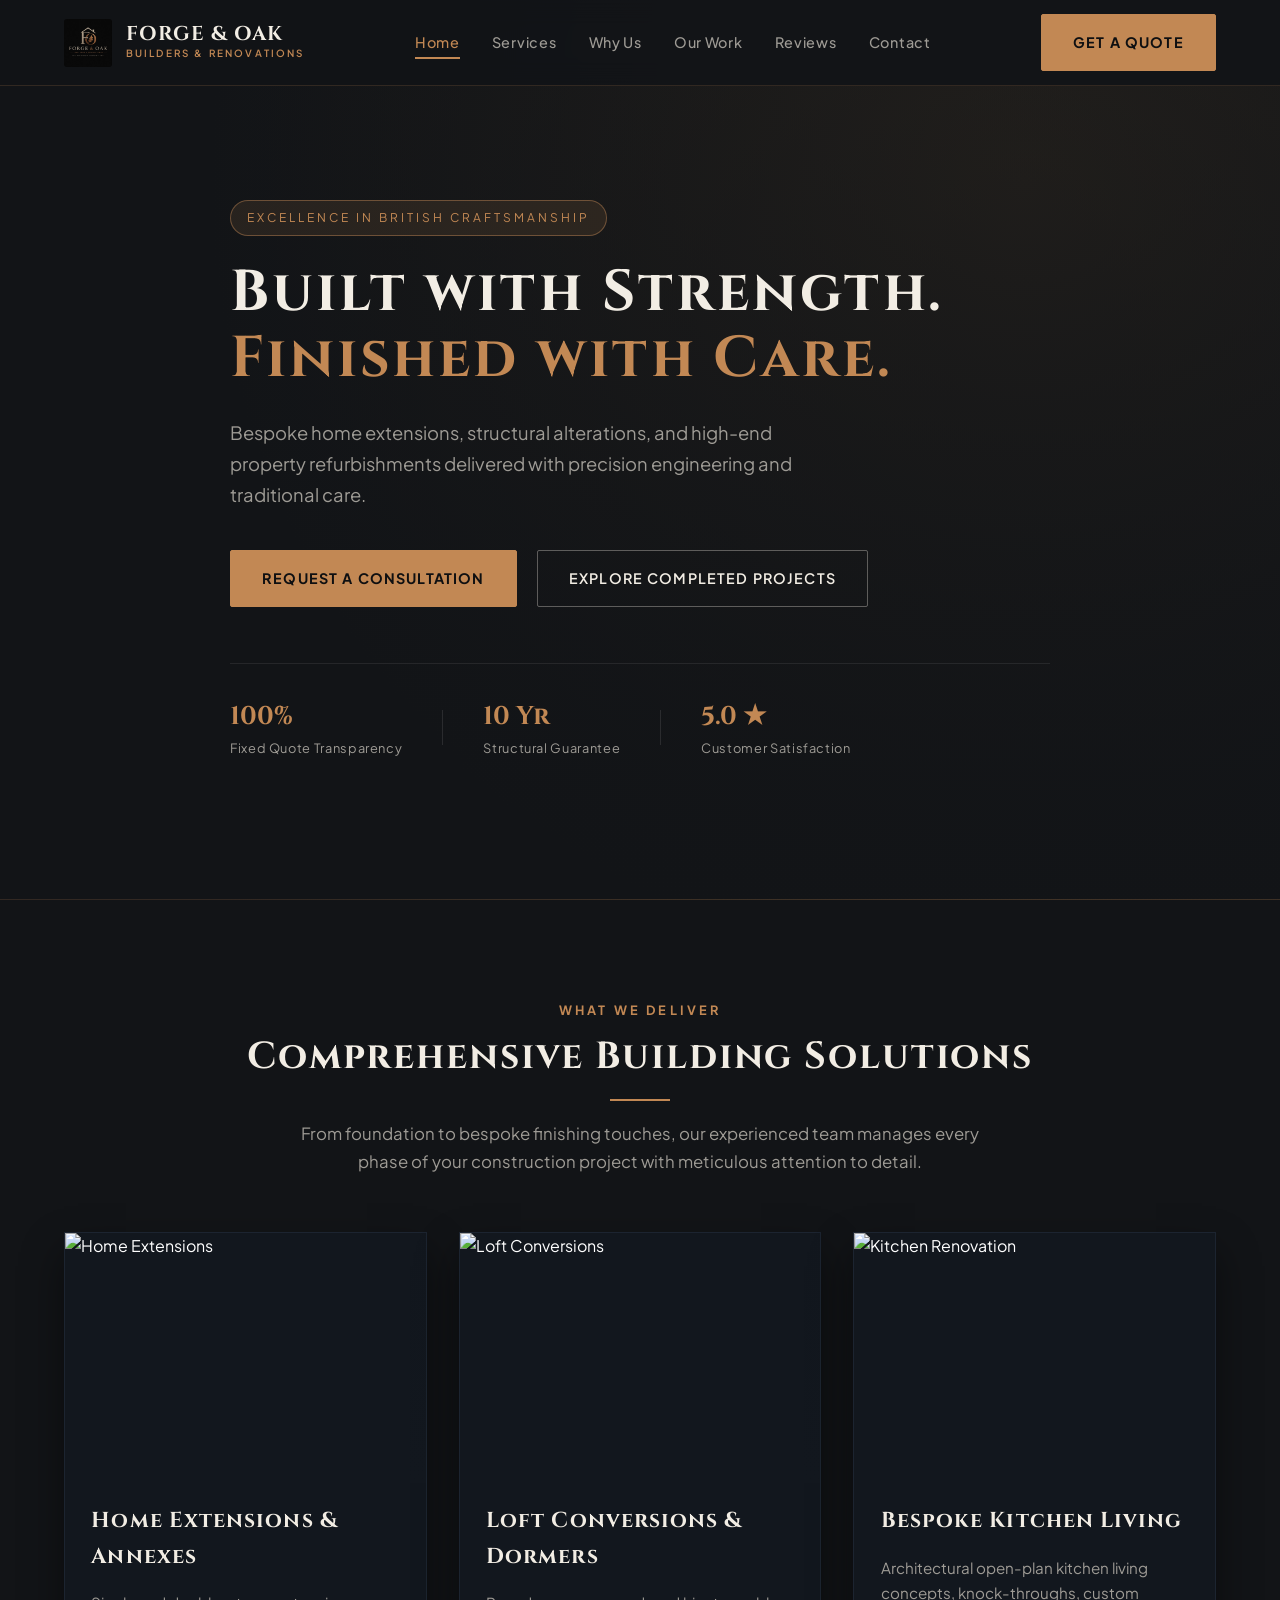
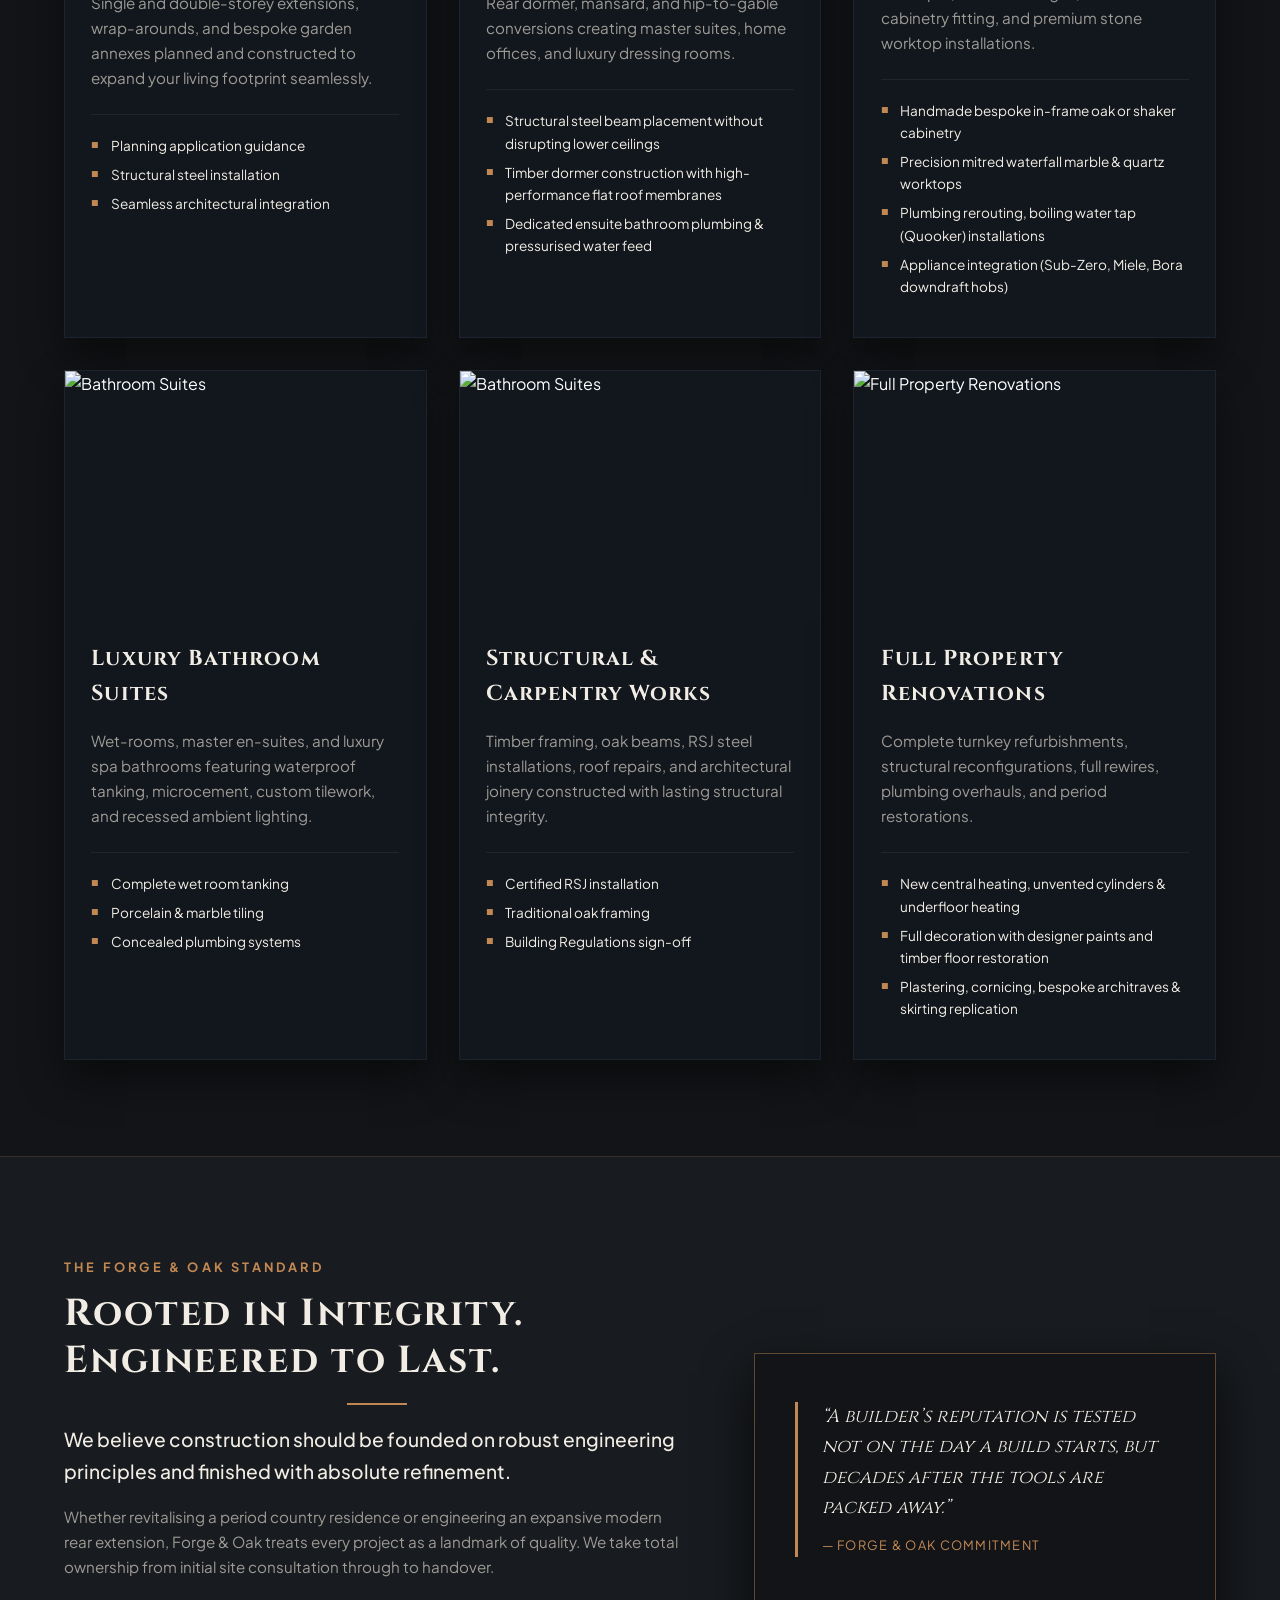
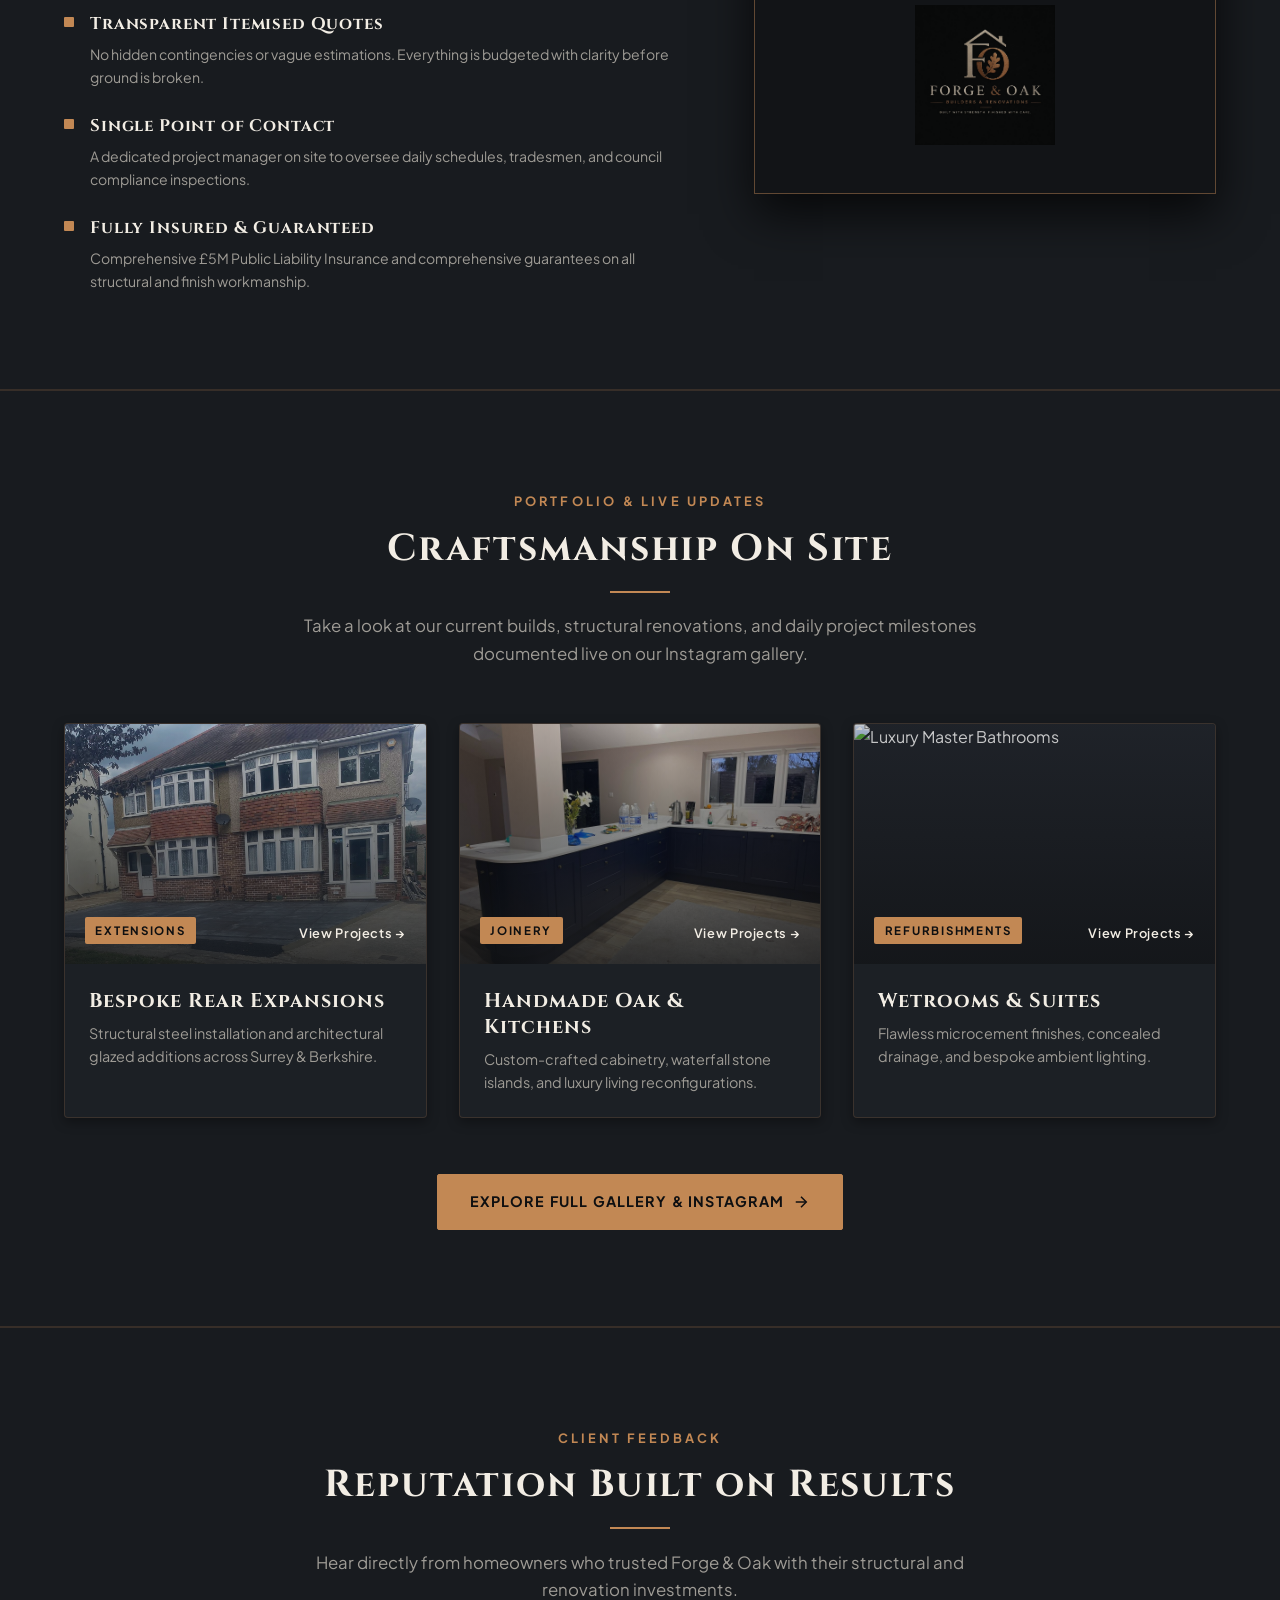
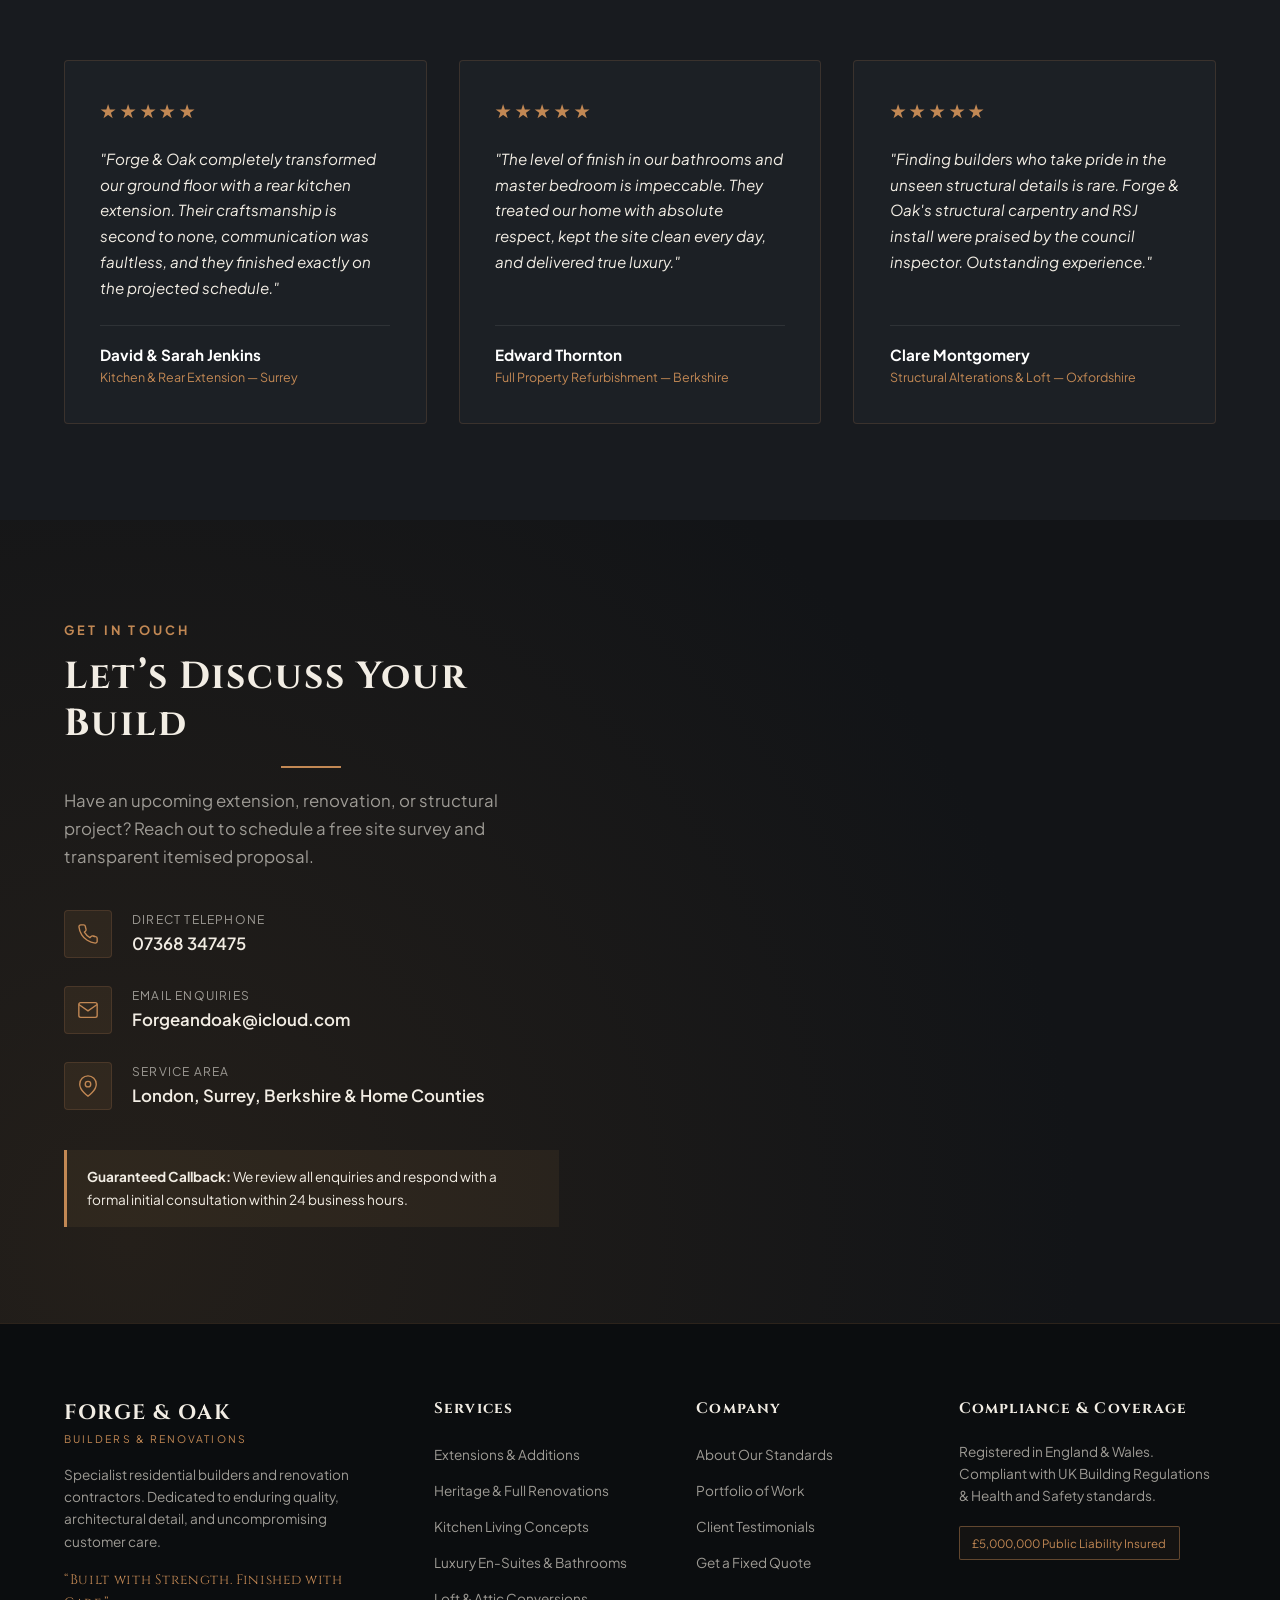
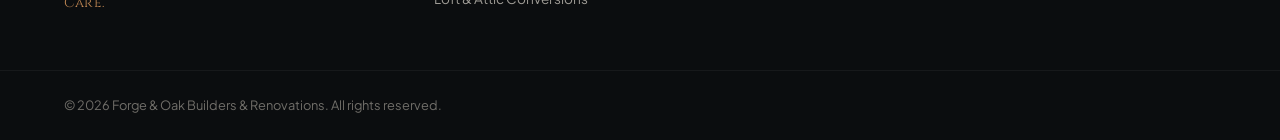
==== commit bd15c910: "Images on homepage" ====
--- a/index.html
+++ b/index.html
@@ -62,7 +62,8 @@
           <li><a href="#home" class="nav-link active">Home</a></li>
           <li><a href="#services" class="nav-link">Services</a></li>
           <li><a href="#about" class="nav-link">Why Us</a></li>
-          <li><a href="#projects" class="nav-link">Our Work</a></li>
+          <!-- <li><a href="#services" class="nav-link">Our Work</a></li> -->
+          <li><a href="./gallery.html" class="nav-link">Our Work</a></li>
           <li><a href="#testimonials" class="nav-link">Reviews</a></li>
           <li><a href="#contact" class="nav-link">Contact</a></li>
         </ul>
@@ -454,6 +455,77 @@
       </div>
     </section>
   -->
+
+<!-- Featured Work & Live Gallery Teaser -->
+    <section class="section portfolio-teaser-section" id="portfolio-teaser">
+      <div class="container">
+        <div class="section-head text-center">
+          <span class="section-eyebrow">Portfolio & Live Updates</span>
+          <h2 class="section-title">Craftsmanship On Site</h2>
+          <div class="accent-line"></div>
+          <p class="section-description">
+            Take a look at our current builds, structural renovations, and daily project milestones documented live on our Instagram gallery.
+          </p>
+        </div>
+
+        <!-- 3-Card Teaser Preview -->
+        <div class="teaser-grid">
+          
+          <a href="./gallery.html" class="teaser-card">
+            <div class="teaser-image-wrap">
+              <img src="./images/Driveway Wide.png" alt="Architectural Extension" loading="lazy">
+              <div class="teaser-card-overlay">
+                <span class="teaser-pill">Extensions</span>
+                <span class="teaser-view-link">View Projects &rarr;</span>
+              </div>
+            </div>
+            <div class="teaser-card-body">
+              <h3 class="teaser-card-title">Bespoke Rear Expansions</h3>
+              <p class="teaser-card-desc">Structural steel installation and architectural glazed additions across Surrey & Berkshire.</p>
+            </div>
+          </a>
+
+          <a href="./gallery.html" class="teaser-card">
+            <div class="teaser-image-wrap">
+              <img src="./images/Kitchen Corner.JPG" alt="Custom Joinery & Kitchens" loading="lazy">
+              <div class="teaser-card-overlay">
+                <span class="teaser-pill">Joinery</span>
+                <span class="teaser-view-link">View Projects &rarr;</span>
+              </div>
+            </div>
+            <div class="teaser-card-body">
+              <h3 class="teaser-card-title">Handmade Oak & Kitchens</h3>
+              <p class="teaser-card-desc">Custom-crafted cabinetry, waterfall stone islands, and luxury living reconfigurations.</p>
+            </div>
+          </a>
+
+          <a href="./gallery.html" class="teaser-card">
+            <div class="teaser-image-wrap">
+              <img src="https://images.unsplash.com/photo-1584622650111-993a426fbf0a?auto=format&fit=crop&w=800&q=80" alt="Luxury Master Bathrooms" loading="lazy">
+              <div class="teaser-card-overlay">
+                <span class="teaser-pill">Refurbishments</span>
+                <span class="teaser-view-link">View Projects &rarr;</span>
+              </div>
+            </div>
+            <div class="teaser-card-body">
+              <h3 class="teaser-card-title">Wetrooms & Suites</h3>
+              <p class="teaser-card-desc">Flawless microcement finishes, concealed drainage, and bespoke ambient lighting.</p>
+            </div>
+          </a>
+
+        </div>
+
+        <!-- Direct CTA to Gallery -->
+        <div class="teaser-action-wrapper text-center">
+          <a href="./gallery.html" class="btn btn-primary">
+            Explore Full Gallery & Instagram
+            <svg width="18" height="18" viewBox="0 0 24 24" fill="none" stroke="currentColor" stroke-width="2"><line x1="5" y1="12" x2="19" y2="12"></line><polyline points="12 5 19 12 12 19"></polyline></svg>
+          </a>
+        </div>
+      </div>
+    </section>
+
+
     <!-- Testimonials / Client Reviews -->
     <section class="section testimonials-section" id="testimonials">
       <div class="container">
--- a/css/styles.css
+++ b/css/styles.css
@@ -1140,3 +1140,259 @@
     grid-template-columns: 1fr;
   }
 }
+
+/* ==========================================================================
+   INSTAGRAM GALLERY & PORTFOLIO EXTENSION
+   ========================================================================== */
+
+.gallery-hero {
+  padding: 160px 0 3rem 0;
+  background: radial-gradient(circle at 50% 10%, #29241E 0%, #121417 75%);
+  border-bottom: 1px solid var(--border-subtle);
+}
+
+.gallery-title {
+  font-size: 2.8rem;
+  line-height: 1.2;
+}
+
+.insta-hero-cta {
+  margin-top: 2rem;
+}
+
+.gallery-section {
+  background-color: var(--bg-primary);
+  padding: 4.5rem 0 6rem 0;
+}
+
+.insta-grid {
+  display: grid;
+  grid-template-columns: repeat(auto-fit, minmax(320px, 1fr));
+  gap: 2rem;
+  justify-content: center;
+}
+
+.insta-card {
+  display: flex;
+  flex-direction: column;
+  background: var(--bg-card);
+  border: 1px solid var(--border-subtle);
+  border-radius: 4px;
+  overflow: hidden;
+  box-shadow: var(--shadow-sm);
+  transition: var(--transition);
+}
+
+.insta-card:hover {
+  transform: translateY(-6px);
+  border-color: var(--accent-gold);
+  box-shadow: var(--shadow-md);
+}
+
+.insta-media {
+  position: relative;
+  aspect-ratio: 4 / 3;
+  width: 100%;
+  overflow: hidden;
+  background-color: var(--bg-surface-elevated);
+}
+
+.insta-media img {
+  width: 100%;
+  height: 100%;
+  object-fit: cover;
+  transition: transform 0.6s cubic-bezier(0.25, 1, 0.5, 1);
+}
+
+.insta-card:hover .insta-media img {
+  transform: scale(1.06);
+}
+
+.insta-overlay {
+  position: absolute;
+  inset: 0;
+  background: rgba(18, 20, 23, 0.72);
+  display: flex;
+  flex-direction: column;
+  align-items: center;
+  justify-content: center;
+  gap: 0.75rem;
+  opacity: 0;
+  transition: var(--transition);
+  backdrop-filter: blur(3px);
+}
+
+.insta-card:hover .insta-overlay {
+  opacity: 1;
+}
+
+.insta-icon-badge {
+  width: 48px;
+  height: 48px;
+  border-radius: 50%;
+  background: var(--accent-gold);
+  color: #0E0F11;
+  display: flex;
+  align-items: center;
+  justify-content: center;
+}
+
+.insta-cta-text {
+  font-family: var(--font-sans);
+  font-size: 0.8rem;
+  font-weight: 700;
+  letter-spacing: 0.12em;
+  text-transform: uppercase;
+  color: var(--text-heading);
+}
+
+.insta-caption-box {
+  padding: 1.4rem 1.5rem;
+  display: flex;
+  flex-direction: column;
+  gap: 0.5rem;
+  border-top: 1px solid rgba(255, 255, 255, 0.05);
+}
+
+.insta-tag {
+  font-size: 0.72rem;
+  font-weight: 700;
+  letter-spacing: 0.15em;
+  text-transform: uppercase;
+  color: var(--accent-gold);
+}
+
+.insta-desc {
+  font-size: 0.92rem;
+  color: var(--text-muted);
+  line-height: 1.55;
+}
+
+@media (max-width: 768px) {
+  .gallery-hero {
+    padding: 130px 0 2rem 0;
+  }
+  .gallery-title {
+    font-size: 2.2rem;
+  }
+  .insta-overlay {
+    opacity: 0.9;
+    background: linear-gradient(180deg, transparent 40%, rgba(18, 20, 23, 0.9) 100%);
+    justify-content: flex-end;
+    padding-bottom: 1rem;
+  }
+  .insta-icon-badge {
+    display: none;
+  }
+}
+
+/* ==========================================================================
+   HOMEPAGE PORTFOLIO TEASER SECTION
+   ========================================================================== */
+
+.portfolio-teaser-section {
+  background: var(--bg-surface);
+  border-top: 1px solid var(--border-subtle);
+  border-bottom: 1px solid var(--border-subtle);
+}
+
+.teaser-grid {
+  display: grid;
+  grid-template-columns: repeat(auto-fit, minmax(320px, 1fr));
+  gap: 2rem;
+  margin-bottom: 3.5rem;
+}
+
+.teaser-card {
+  display: flex;
+  flex-direction: column;
+  background-color: var(--bg-card);
+  border: 1px solid var(--border-subtle);
+  border-radius: 4px;
+  overflow: hidden;
+  box-shadow: var(--shadow-sm);
+  transition: var(--transition);
+  text-decoration: none;
+}
+
+.teaser-card:hover {
+  transform: translateY(-6px);
+  border-color: var(--accent-gold);
+  box-shadow: var(--shadow-md);
+}
+
+.teaser-image-wrap {
+  position: relative;
+  height: 240px;
+  overflow: hidden;
+  background-color: var(--bg-surface-elevated);
+}
+
+.teaser-image-wrap img {
+  width: 100%;
+  height: 100%;
+  object-fit: cover;
+  transition: transform 0.6s cubic-bezier(0.25, 1, 0.5, 1);
+}
+
+.teaser-card:hover .teaser-image-wrap img {
+  transform: scale(1.06);
+}
+
+.teaser-card-overlay {
+  position: absolute;
+  inset: 0;
+  padding: 1.25rem;
+  background: linear-gradient(180deg, rgba(18, 20, 23, 0.2) 0%, rgba(18, 20, 23, 0.85) 100%);
+  display: flex;
+  justify-content: space-between;
+  align-items: flex-end;
+}
+
+.teaser-pill {
+  font-size: 0.72rem;
+  letter-spacing: 0.15em;
+  text-transform: uppercase;
+  color: #0E0F11;
+  background: var(--accent-gold);
+  padding: 0.25rem 0.65rem;
+  font-weight: 700;
+  border-radius: 2px;
+}
+
+.teaser-view-link {
+  font-size: 0.8rem;
+  font-weight: 600;
+  color: var(--text-heading);
+  letter-spacing: 0.05em;
+  transition: var(--transition);
+}
+
+.teaser-card:hover .teaser-view-link {
+  color: var(--accent-gold-light);
+  transform: translateX(4px);
+}
+
+.teaser-card-body {
+  padding: 1.5rem;
+  display: flex;
+  flex-direction: column;
+  gap: 0.5rem;
+}
+
+.teaser-card-title {
+  font-family: var(--font-serif);
+  font-size: 1.25rem;
+  color: var(--text-heading);
+  line-height: 1.3;
+}
+
+.teaser-card-desc {
+  font-size: 0.9rem;
+  color: var(--text-muted);
+  line-height: 1.55;
+}
+
+.teaser-action-wrapper {
+  margin-top: 1rem;
+}
